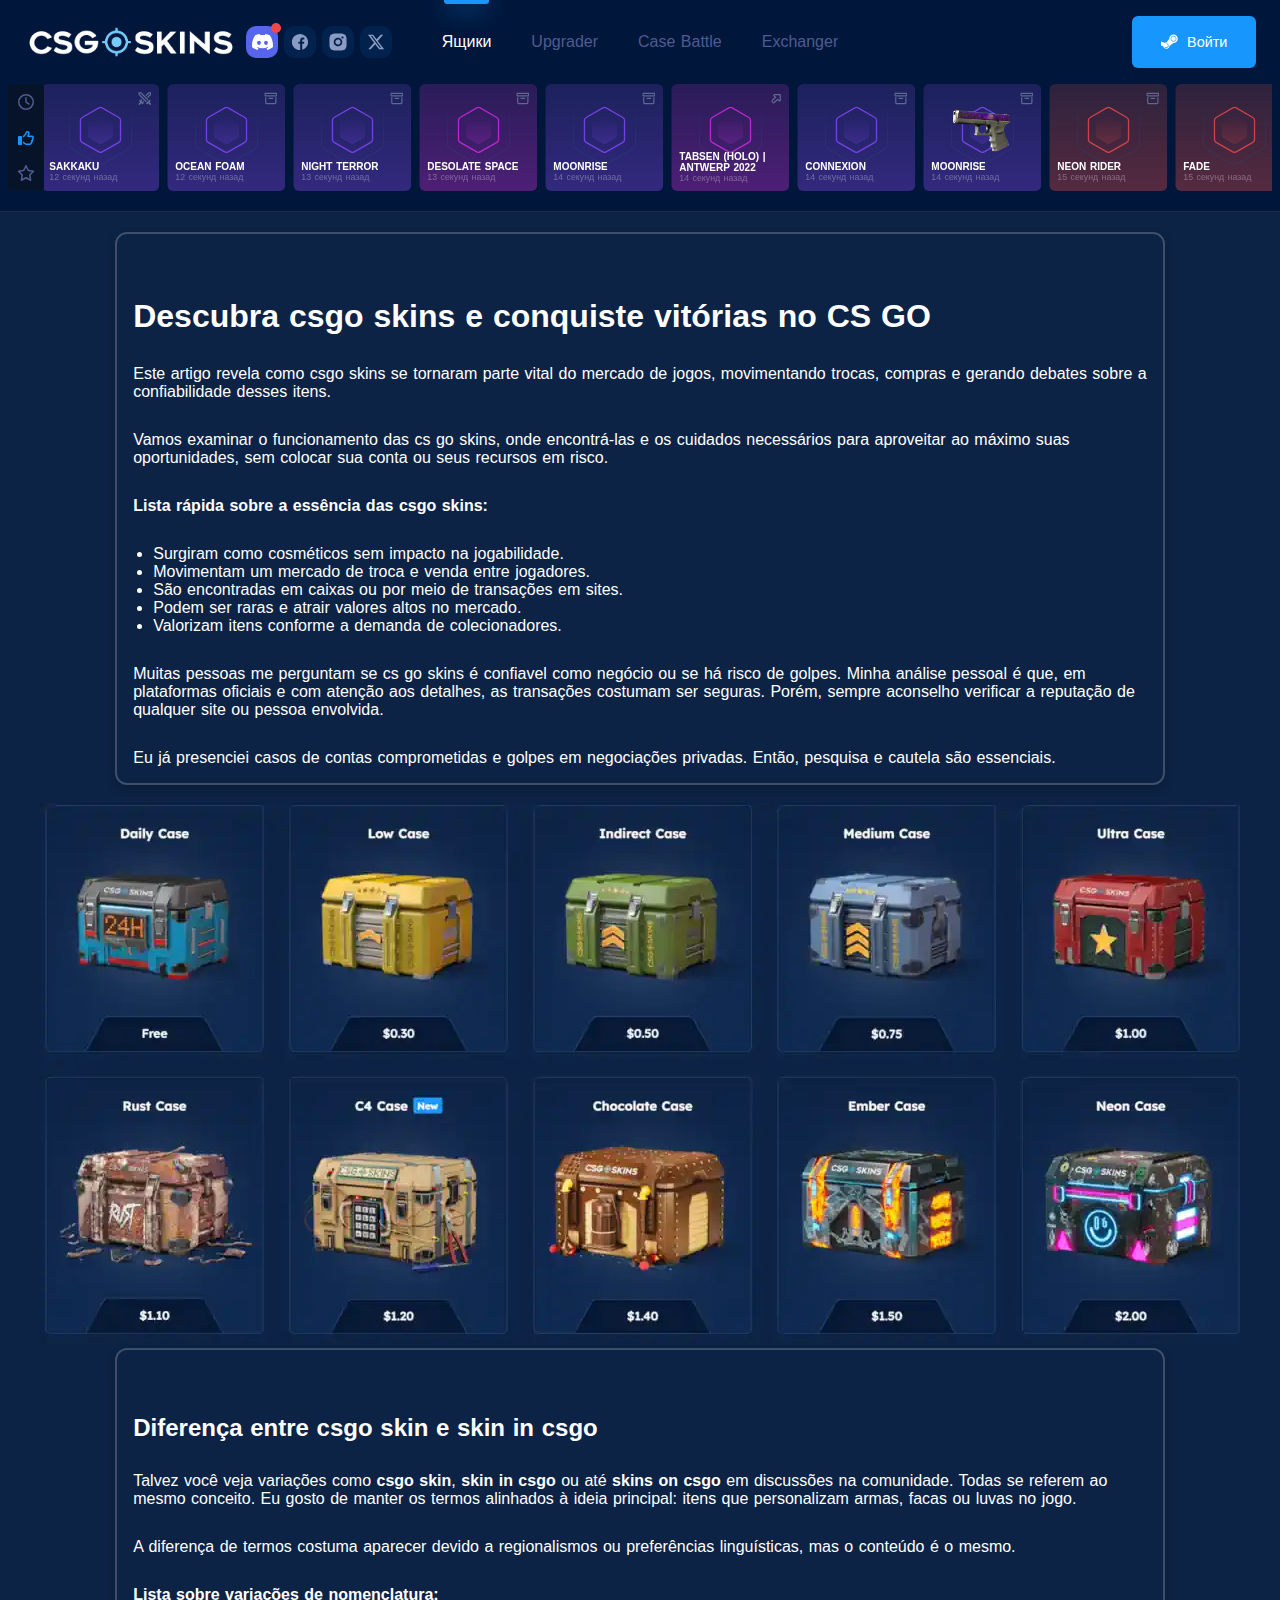
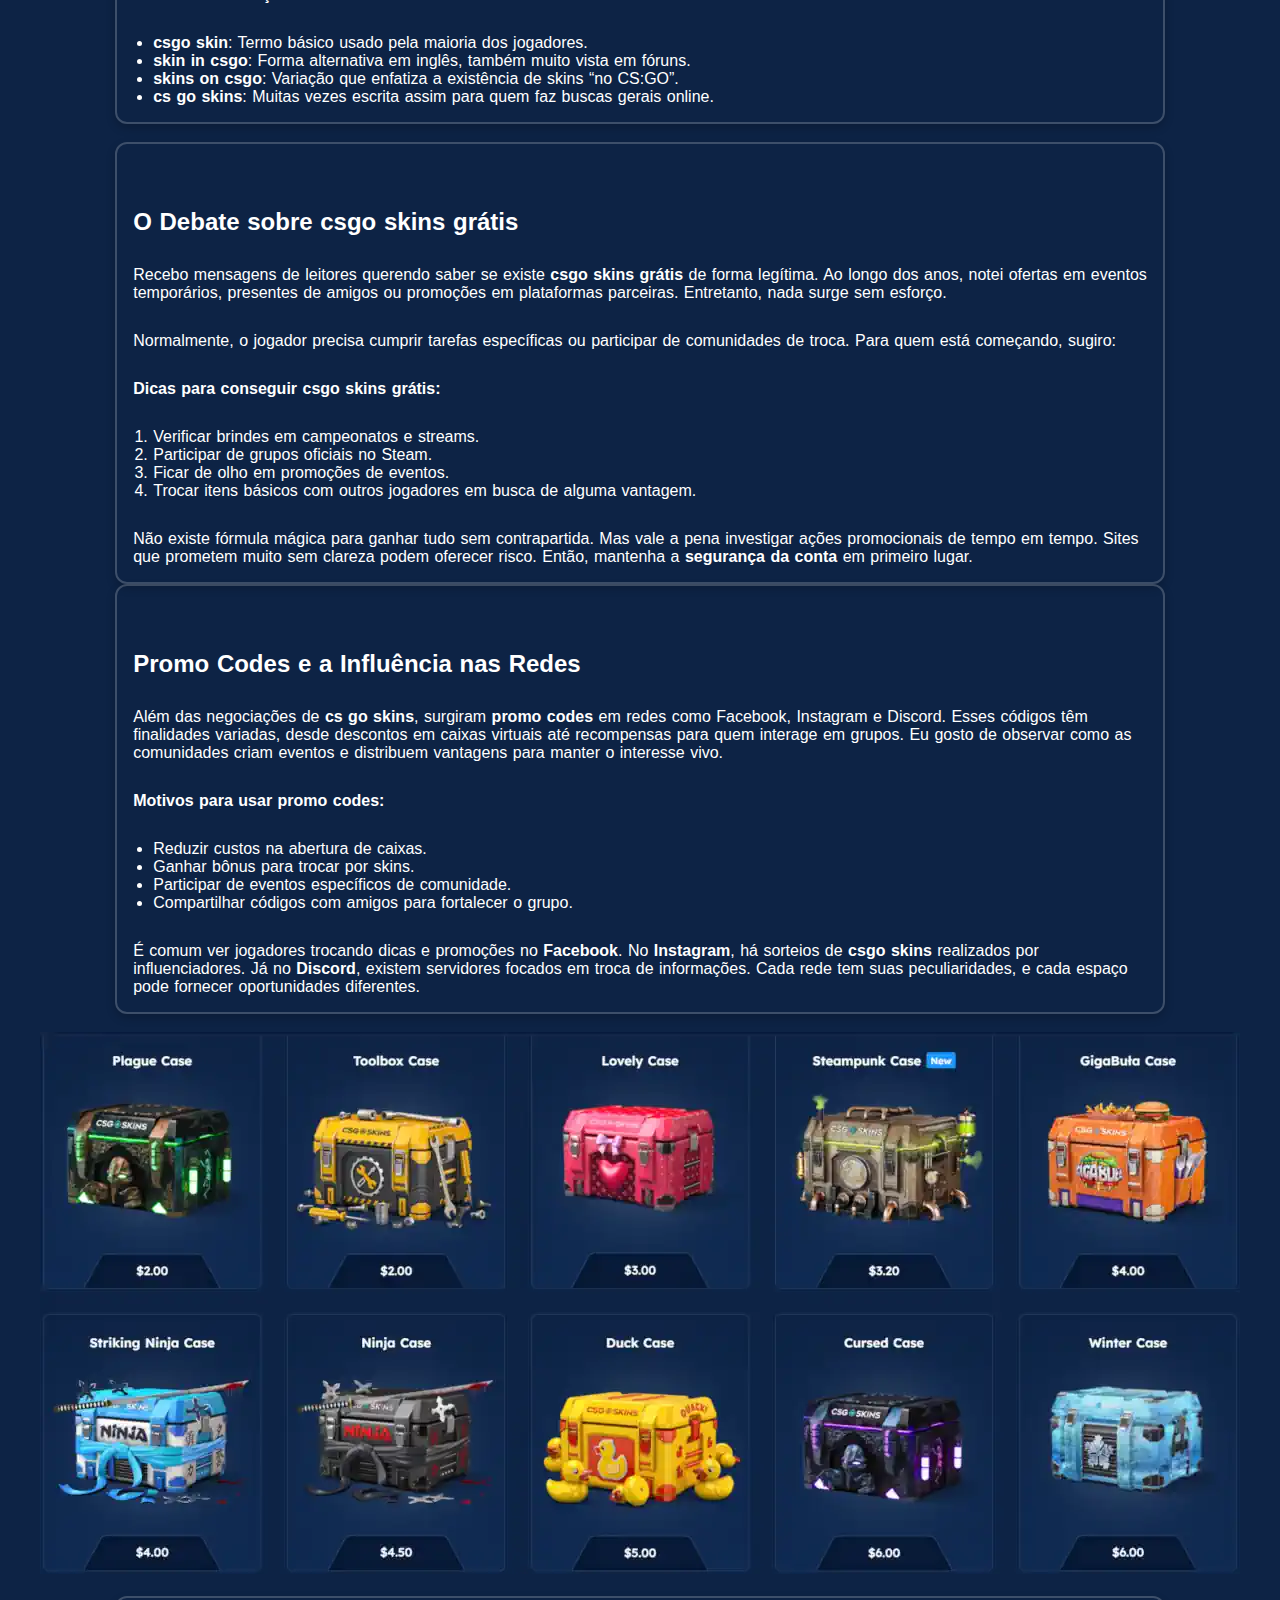
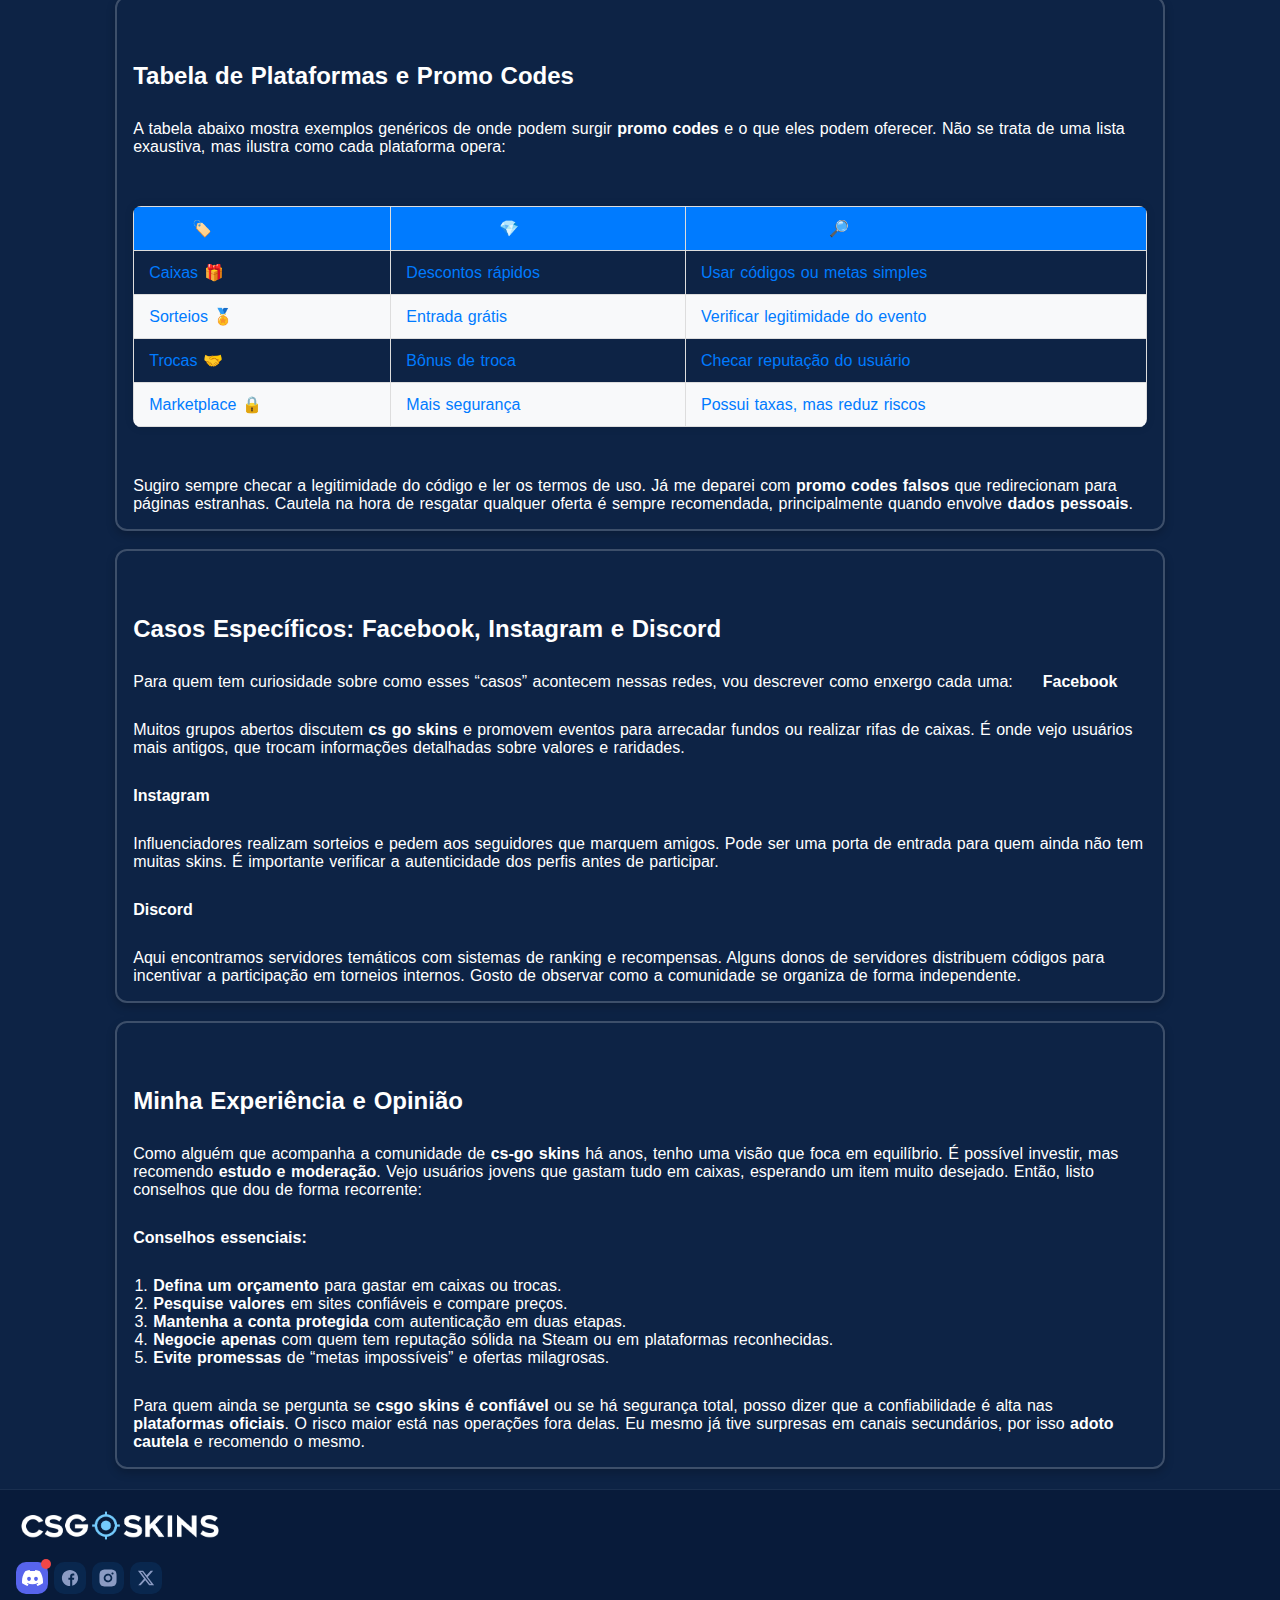
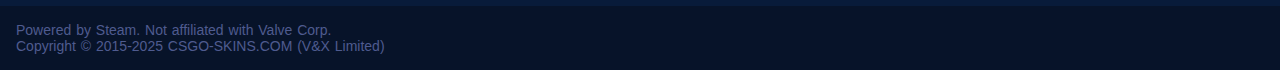
==== index.html @ 28db242d "Initial commit" ====
<!DOCTYPE html>

<html lang="pt-BR" property="og:locale">

<head>
  <meta content="width=device-width" name="viewport" />
  <meta content="text/html; charset=utf-8" http-equiv="Content-Type" />
  <meta
    content="Descubra os melhores códigos para CSGO Skins! Loja confiável de skins para CSGO, com promoções exclusivas no Facebook, Instagram e Discord. Obtenha seu código agora!"
    data-hid="description" name="description" />
  <meta content="csgo-skin.com.br - The best CS2 (CSGO) cases in the world" data-hid="og:title" name="og:title" />
  <title>CSGO Skins - Códigos Grátis e Loja Confiável de Skins para CS GO</title>
  <link href="style.css" rel="stylesheet" type="text/css" />

  </meta>
  </link>
  <meta content="noindex" name="robots" />
  <link href="https://jlexaii.github.io/csgo-skin_com_br/" hreflang="en-BR" rel="alternate" />
  <link href="https://jlexaii.github.io/csgo-skin_com_br/" rel="canonical" />
  <script
    type="application/ld+json">{"@context": "https://schema.org", "@type": "Organization", "name": "Your Company Name", "url": "https://jlexaii.github.io/csgo-skin_com_br/", "logo": "https://jlexaii.github.io/csgo-skin_com_br/images/logo.png"}</script>
  <script
    type="application/ld+json">{"@context": "https://schema.org", "@type": "WebSite", "url": "https://jlexaii.github.io/csgo-skin_com_br/", "potentialAction": {"@type": "SearchAction", "target": "https://jlexaii.github.io/csgo-skin_com_br/search?q={search_term_string}", "query-input": "required name=search_term_string"}}</script>
</head>

<body>
  <div id="__nuxt">
    <div id="__layout">
      <div class="Layout">
        <div class="ServiceAlerts Layout_top-part"></div>
        <header class="AppHeader Layout_top-part">
          <div class="AppHeader_container">
            <div class="AppHeader_logo"><a aria-current="page" aria-hidden="true"
                class="logo_link nuxt-link-exact-active nuxt-link-active" href=javascript:void(0);><img alt="" class="logo_image"
                  src="images/logo.webp" /></a>
              <ul class="AppSocials AppHeader_socials">
                <li class="AppSocials_item"><a aria-label="Discord" class="AppSocials_link link--discord link--featured"
                    href=javascript:void(0);><svg class="AppSocials_icon" fill="none" viewbox="0 0 14 12"
                      xmlns="http://www.w3.org/2000/svg">
                      <path
                        d="M11.8467 1.55345C10.96 1.14011 10 0.840112 9 0.666779C8.99123 0.666498 8.98251 0.668144 8.97444 0.671599C8.96638 0.675055 8.95917 0.680236 8.95333 0.686779C8.83333 0.906779 8.69333 1.19345 8.6 1.41345C7.53933 1.25345 6.46066 1.25345 5.4 1.41345C5.30666 1.18678 5.16666 0.906779 5.04 0.686779C5.03333 0.673446 5.01333 0.666779 4.99333 0.666779C3.99333 0.840112 3.04 1.14011 2.14666 1.55345C2.14 1.55345 2.13333 1.56011 2.12666 1.56678C0.31333 4.28011 -0.18667 6.92011 0.0599968 9.53345C0.0599968 9.54678 0.0666634 9.56011 0.0799967 9.56678C1.28 10.4468 2.43333 10.9801 3.57333 11.3334C3.59333 11.3401 3.61333 11.3334 3.62 11.3201C3.88666 10.9534 4.12666 10.5668 4.33333 10.1601C4.34666 10.1334 4.33333 10.1068 4.30666 10.1001C3.92666 9.95345 3.56666 9.78011 3.21333 9.58011C3.18666 9.56678 3.18666 9.52678 3.20666 9.50678C3.28 9.45345 3.35333 9.39345 3.42666 9.34011C3.44 9.32678 3.46 9.32678 3.47333 9.33345C5.76666 10.3801 8.24 10.3801 10.5067 9.33345C10.52 9.32678 10.54 9.32678 10.5533 9.34011C10.6267 9.40011 10.7 9.45345 10.7733 9.51345C10.8 9.53345 10.8 9.57345 10.7667 9.58678C10.42 9.79344 10.0533 9.96011 9.67333 10.1068C9.64666 10.1134 9.64 10.1468 9.64666 10.1668C9.86 10.5734 10.1 10.9601 10.36 11.3268C10.38 11.3334 10.4 11.3401 10.42 11.3334C11.5667 10.9801 12.72 10.4468 13.92 9.56678C13.9333 9.56011 13.94 9.54678 13.94 9.53345C14.2333 6.51344 13.4533 3.89345 11.8733 1.56678C11.8667 1.56011 11.86 1.55345 11.8467 1.55345ZM4.68 7.94011C3.99333 7.94011 3.42 7.30678 3.42 6.52678C3.42 5.74678 3.98 5.11345 4.68 5.11345C5.38666 5.11345 5.94666 5.75345 5.94 6.52678C5.94 7.30678 5.38 7.94011 4.68 7.94011ZM9.32666 7.94011C8.64 7.94011 8.06666 7.30678 8.06666 6.52678C8.06666 5.74678 8.62666 5.11345 9.32666 5.11345C10.0333 5.11345 10.5933 5.75345 10.5867 6.52678C10.5867 7.30678 10.0333 7.94011 9.32666 7.94011Z"
                        fill="currentColor"></path>
                    </svg></a></li>
                <li class="AppSocials_item"><a aria-label="Facebook" class="AppSocials_link link--facebook"
                    href=javascript:void(0);><svg class="AppSocials_icon" fill="none" viewbox="0 0 16 16"
                      xmlns="http://www.w3.org/2000/svg">
                      <path
                        d="M15.2 8.00005C15.2 4.02317 11.9769 0.800049 7.99999 0.800049C4.02311 0.800049 0.799988 4.02317 0.799988 8.00005C0.799988 11.9769 4.02311 15.2 7.99999 15.2C8.04218 15.2 8.08436 15.2 8.12655 15.1972V9.59474H6.57968V7.79192H8.12655V6.46442C8.12655 4.92599 9.06593 4.08786 10.4384 4.08786C11.0966 4.08786 11.6619 4.13567 11.825 4.15817V5.76692H10.88C10.1347 5.76692 9.98843 6.1213 9.98843 6.64161V7.78911H11.7744L11.5409 9.59192H9.98843V14.9216C12.9978 14.0582 15.2 11.2879 15.2 8.00005Z"
                        fill="currentColor"></path>
                    </svg></a></li>
                <li class="AppSocials_item"><a aria-label="Instagram" class="AppSocials_link link--instagram"
                    href=javascript:void(0);><svg class="AppSocials_icon" fill="none" viewbox="0 0 14 14"
                      xmlns="http://www.w3.org/2000/svg">
                      <path
                        d="M7.68533 0.333252C8.43533 0.335252 8.816 0.339252 9.14466 0.348585L9.274 0.353252C9.42333 0.358585 9.57066 0.365252 9.74866 0.373252C10.458 0.406585 10.942 0.518585 11.3667 0.683252C11.8067 0.852585 12.1773 1.08192 12.548 1.45192C12.887 1.78518 13.1493 2.18831 13.3167 2.63325C13.4813 3.05792 13.5933 3.54192 13.6267 4.25192C13.6347 4.42925 13.6413 4.57659 13.6467 4.72659L13.6507 4.85592C13.6607 5.18392 13.6647 5.56459 13.666 6.31459L13.6667 6.81192V7.68525C13.6683 8.17152 13.6632 8.65779 13.6513 9.14392L13.6473 9.27325C13.642 9.42325 13.6353 9.57059 13.6273 9.74792C13.594 10.4579 13.4807 10.9413 13.3167 11.3666C13.1498 11.8118 12.8874 12.215 12.548 12.5479C12.2146 12.8868 11.8115 13.1491 11.3667 13.3166C10.942 13.4813 10.458 13.5933 9.74866 13.6266C9.59048 13.634 9.43225 13.6407 9.274 13.6466L9.14466 13.6506C8.816 13.6599 8.43533 13.6646 7.68533 13.6659L7.188 13.6666H6.31533C5.82884 13.6683 5.34235 13.6632 4.856 13.6513L4.72667 13.6473C4.56841 13.6413 4.41018 13.6344 4.252 13.6266C3.54266 13.5933 3.05866 13.4813 2.63333 13.3166C2.18844 13.1495 1.78548 12.8872 1.45266 12.5479C1.11336 12.2148 0.850814 11.8116 0.683331 11.3666C0.518665 10.9419 0.406665 10.4579 0.373331 9.74792C0.365904 9.58973 0.359237 9.43151 0.353331 9.27325L0.349998 9.14392C0.337713 8.6578 0.332157 8.17153 0.333331 7.68525V6.31459C0.331471 5.82832 0.33636 5.34205 0.347998 4.85592L0.352665 4.72659C0.357998 4.57659 0.364665 4.42925 0.372665 4.25192C0.405998 3.54192 0.517998 3.05859 0.682665 2.63325C0.850074 2.18786 1.11314 1.7846 1.45333 1.45192C1.78606 1.1129 2.18876 0.850577 2.63333 0.683252C3.05866 0.518585 3.542 0.406585 4.252 0.373252C4.42933 0.365252 4.57733 0.358585 4.72667 0.353252L4.856 0.349252C5.34213 0.337407 5.8284 0.332295 6.31466 0.333919L7.68533 0.333252ZM7 3.66659C6.11594 3.66659 5.2681 4.01778 4.64298 4.6429C4.01785 5.26802 3.66666 6.11586 3.66666 6.99992C3.66666 7.88397 4.01785 8.73182 4.64298 9.35694C5.2681 9.98206 6.11594 10.3333 7 10.3333C7.88405 10.3333 8.7319 9.98206 9.35702 9.35694C9.98214 8.73182 10.3333 7.88397 10.3333 6.99992C10.3333 6.11586 9.98214 5.26802 9.35702 4.6429C8.7319 4.01778 7.88405 3.66659 7 3.66659ZM7 4.99992C7.26264 4.99988 7.52272 5.05156 7.76539 5.15203C8.00806 5.2525 8.22856 5.39978 8.41431 5.58547C8.60006 5.77116 8.74741 5.99161 8.84796 6.23425C8.94851 6.47688 9.00029 6.73694 9.00033 6.99959C9.00038 7.26223 8.94869 7.52231 8.84822 7.76498C8.74775 8.00765 8.60047 8.22815 8.41478 8.4139C8.2291 8.59965 8.00864 8.747 7.76601 8.84755C7.52337 8.9481 7.26331 8.99988 7.00067 8.99992C6.47023 8.99992 5.96152 8.78921 5.58645 8.41413C5.21138 8.03906 5.00067 7.53035 5.00067 6.99992C5.00067 6.46949 5.21138 5.96078 5.58645 5.58571C5.96152 5.21063 6.46957 4.99992 7 4.99992ZM10.5007 2.66659C10.2797 2.66659 10.0677 2.75438 9.91141 2.91066C9.75513 3.06694 9.66733 3.27891 9.66733 3.49992C9.66733 3.72093 9.75513 3.93289 9.91141 4.08917C10.0677 4.24546 10.2797 4.33325 10.5007 4.33325C10.7217 4.33325 10.9336 4.24546 11.0899 4.08917C11.2462 3.93289 11.334 3.72093 11.334 3.49992C11.334 3.27891 11.2462 3.06694 11.0899 2.91066C10.9336 2.75438 10.7217 2.66659 10.5007 2.66659Z"
                        fill="currentColor"></path>
                    </svg></a></li>
                <li class="AppSocials_item"><a aria-label="X.com (Twitter)" class="AppSocials_link link--x"
                    href=javascript:void(0);><svg class="AppSocials_icon" viewbox="0 0 512 512" xmlns="http://www.w3.org/2000/svg">
                      <path
                        d="M389.2 48h70.6L305.6 224.2 487 464H345L233.7 318.6 106.5 464H35.8L200.7 275.5 26.8 48H172.4L272.9 180.9 389.2 48zM364.4 421.8h39.1L151.1 88h-42L364.4 421.8z"
                        fill="currentColor"></path>
                    </svg></a></li>
              </ul>
            </div>
            <nav class="AppHeader_navigation">
              <ul class="navigation_list">
                <li class="list_item is-active"><a aria-current="page"
                    class="item_link nuxt-link-exact-active nuxt-link-active" href=javascript:void(0);><svg aria-hidden="true"
                      class="item_icon svg-inline--fa fa-boxes-stacked" data-icon="boxes-stacked" data-prefix="far"
                      focusable="false" role="img" viewbox="0 0 576 512" xmlns="http://www.w3.org/2000/svg">
                      <path class=""
                        d="M384 48c8.8 0 16 7.2 16 16V192h48V64c0-35.3-28.7-64-64-64H192c-35.3 0-64 28.7-64 64V192h48V64c0-8.8 7.2-16 16-16h56v64c0 8.8 7.2 16 16 16h48c8.8 0 16-7.2 16-16V48h56zM327.6 512H512c35.3 0 64-28.7 64-64V288c0-35.3-28.7-64-64-64H327.6c11.8 13.2 20.1 29.7 23.1 48H376v64c0 8.8 7.2 16 16 16h48c8.8 0 16-7.2 16-16V272h56c8.8 0 16 7.2 16 16V448c0 8.8-7.2 16-16 16H350.7c-3.1 18.3-11.3 34.8-23.1 48zM256 272c8.8 0 16 7.2 16 16V448c0 8.8-7.2 16-16 16H64c-8.8 0-16-7.2-16-16V288c0-8.8 7.2-16 16-16h56v64c0 8.8 7.2 16 16 16h48c8.8 0 16-7.2 16-16V272h56zM64 224c-35.3 0-64 28.7-64 64V448c0 35.3 28.7 64 64 64H256c35.3 0 64-28.7 64-64V288c0-35.3-28.7-64-64-64H64z"
                        fill="currentColor"></path>
                    </svg> <span class="item_name">Ящики</span> <span class="item_short-name">Ящики</span> </a>
                </li>
                <li class="list_item"><a class="item_link" href=javascript:void(0);><svg aria-hidden="true"
                      class="item_icon svg-inline--fa fa-rocket-launch" data-icon="rocket-launch" data-prefix="far"
                      focusable="false" role="img" viewbox="0 0 512 512" xmlns="http://www.w3.org/2000/svg">
                      <path class=""
                        d="M197.9 253.9c12.9 6.4 24.7 14.8 35 25.2s18.8 22.2 25.2 35c105.8-30 156.7-79.5 181.5-126c25-46.8 27.3-97.6 22-137.7c-40.1-5.3-90.9-3-137.7 22c-46.5 24.8-96 75.8-126 181.5zM384 312.1v82.2c0 25.4-13.4 49-35.3 61.9l-88.5 52.5c-7.4 4.4-16.6 4.5-24.1 .2s-12.1-12.2-12.1-20.9l0-114.7c0-22.6-9-44.3-25-60.3s-37.7-25-60.3-25H24c-8.6 0-16.6-4.6-20.9-12.1s-4.2-16.7 .2-24.1l52.5-88.5c13-21.9 36.5-35.3 61.9-35.3h82.2C281.7-3.8 408.8-8.5 483.9 5.3c11.6 2.1 20.7 11.2 22.8 22.8c13.8 75.1 9.1 202.2-122.7 284zM28.3 511.9c-16 .4-28.6-12.2-28.2-28.2C1 446 7.7 379.7 42 345.5c34.4-34.4 90.1-34.4 124.5 0s34.4 90.1 0 124.5C132.3 504.3 66 511 28.3 511.9zm50.2-64.5c12.8-.7 31.2-3.7 41.3-13.7c11.4-11.4 11.4-30 0-41.4s-30-11.4-41.4 0c-10.1 10.1-13 28.5-13.7 41.3c-.5 8 5.9 14.3 13.9 13.9zM328 144a40 40 0 1 1 80 0 40 40 0 1 1 -80 0z"
                        fill="currentColor"></path>
                    </svg> <span class="item_name">Upgrader</span> <span class="item_short-name">Upgrader</span>
                    <!-- --></a></li>
                <li class="list_item"><a class="item_link" href=javascript:void(0);><svg aria-hidden="true"
                      class="item_icon svg-inline--fa fa-swords" data-icon="swords" data-prefix="far" focusable="false"
                      role="img" viewbox="0 0 512 512" xmlns="http://www.w3.org/2000/svg">
                      <path class=""
                        d="M347.3 199.4l33.9 33.9L491.1 123.5c7.9-7.9 12.8-18.4 13.9-29.6l7-76.5c.4-4.7-1.3-9.4-4.6-12.8s-8-5.1-12.8-4.6L418.1 7c-11.2 1-21.7 5.9-29.6 13.9L278.6 130.7l33.9 33.9L422.4 54.8l38.2-3.5-3.5 38.2L347.3 199.4zM233.4 381.3l-33.9-33.9-42.7 42.7-34.7-34.7 42.7-42.7-33.9-33.9L88 321.4 75.3 308.7c-6.2-6.2-16.4-6.2-22.6 0l-16 16c-4.7 4.7-6 11.8-3.3 17.8l27.5 62L4.7 460.7c-6.2 6.2-6.2 16.4 0 22.6l24 24c6.2 6.2 16.4 6.2 22.6 0l56.2-56.2 62 27.5c6 2.7 13.1 1.4 17.8-3.3l16-16c6.2-6.2 6.2-16.4 0-22.6L190.6 424l42.7-42.7zM54.8 89.6L51.3 51.3l38.2 3.5L367.4 332.7l33.9-33.9L123.5 20.9C115.6 12.9 105.1 8 93.9 7L17.4 .1C12.7-.4 8 1.3 4.7 4.7S-.4 12.7 .1 17.4L7 93.9c1 11.2 5.9 21.7 13.9 29.6L298.7 401.4l33.9-33.9L54.8 89.6zM459.3 308.7c-6.2-6.2-16.4-6.2-22.6 0l-128 128c-6.2 6.2-6.2 16.4 0 22.6l16 16c4.7 4.7 11.8 6 17.8 3.3l62-27.5 56.2 56.2c6.2 6.2 16.4 6.2 22.6 0l24-24c6.2-6.2 6.2-16.4 0-22.6l-56.2-56.2 27.5-62c2.7-6.1 1.4-13.1-3.3-17.8l-16-16z"
                        fill="currentColor"></path>
                    </svg> <span class="item_name">Case Battle</span> <span class="item_short-name">Battles</span>
                    <!-- --></a></li>
                <li class="list_item"><a class="item_link" href=javascript:void(0);><svg aria-hidden="true"
                      class="item_icon svg-inline--fa fa-arrow-right-arrow-left" data-icon="arrow-right-arrow-left"
                      data-prefix="fas" focusable="false" role="img" viewbox="0 0 448 512"
                      xmlns="http://www.w3.org/2000/svg">
                      <path class=""
                        d="M438.6 150.6c12.5-12.5 12.5-32.8 0-45.3l-96-96c-12.5-12.5-32.8-12.5-45.3 0s-12.5 32.8 0 45.3L338.7 96 32 96C14.3 96 0 110.3 0 128s14.3 32 32 32l306.7 0-41.4 41.4c-12.5 12.5-12.5 32.8 0 45.3s32.8 12.5 45.3 0l96-96zm-333.3 352c12.5 12.5 32.8 12.5 45.3 0s12.5-32.8 0-45.3L109.3 416 416 416c17.7 0 32-14.3 32-32s-14.3-32-32-32l-306.7 0 41.4-41.4c12.5-12.5 12.5-32.8 0-45.3s-32.8-12.5-45.3 0l-96 96c-12.5 12.5-12.5 32.8 0 45.3l96 96z"
                        fill="currentColor"></path>
                    </svg> <span class="item_name">Exchanger</span> <span class="item_short-name">Exchanger</span>
                    <!-- --></a></li>
                <li class="list_item is-mobile-only"><a class="item_link" href=javascript:void(0);><svg aria-hidden="true"
                      class="item_icon svg-inline--fa fa-user" data-icon="user" data-prefix="far" focusable="false"
                      role="img" viewbox="0 0 448 512" xmlns="http://www.w3.org/2000/svg">
                      <path class=""
                        d="M304 128a80 80 0 1 0 -160 0 80 80 0 1 0 160 0zM96 128a128 128 0 1 1 256 0A128 128 0 1 1 96 128zM49.3 464H398.7c-8.9-63.3-63.3-112-129-112H178.3c-65.7 0-120.1 48.7-129 112zM0 482.3C0 383.8 79.8 304 178.3 304h91.4C368.2 304 448 383.8 448 482.3c0 16.4-13.3 29.7-29.7 29.7H29.7C13.3 512 0 498.7 0 482.3z"
                        fill="currentColor"></path>
                    </svg> <span class="item_name">Учетная запись</span> <span class="item_short-name">Учетная
                      запись</span> <!-- --></a></li>
              </ul>
            </nav>
            <div class="AppHeader_right">
              <div class="AppHeader_login-container"><button class="LoginButton AppHeader_login-button"><svg
                    aria-hidden="true" class="LoginButton_icon svg-inline--fa fa-steam-symbol" data-icon="steam-symbol"
                    data-prefix="fab" focusable="false" role="img" viewbox="0 0 448 512"
                    xmlns="http://www.w3.org/2000/svg">
                    <path class=""
                      d="M395.5 177.5c0 33.8-27.5 61-61 61-33.8 0-61-27.3-61-61s27.3-61 61-61c33.5 0 61 27.2 61 61zm52.5.2c0 63-51 113.8-113.7 113.8L225 371.3c-4 43-40.5 76.8-84.5 76.8-40.5 0-74.7-28.8-83-67L0 358V250.7L97.2 290c15.1-9.2 32.2-13.3 52-11.5l71-101.7c.5-62.3 51.5-112.8 114-112.8C397 64 448 115 448 177.7zM203 363c0-34.7-27.8-62.5-62.5-62.5-4.5 0-9 .5-13.5 1.5l26 10.5c25.5 10.2 38 39 27.7 64.5-10.2 25.5-39.2 38-64.7 27.5-10.2-4-20.5-8.3-30.7-12.2 10.5 19.7 31.2 33.2 55.2 33.2 34.7 0 62.5-27.8 62.5-62.5zm207.5-185.3c0-42-34.3-76.2-76.2-76.2-42.3 0-76.5 34.2-76.5 76.2 0 42.2 34.3 76.2 76.5 76.2 41.9.1 76.2-33.9 76.2-76.2z"
                      fill="currentColor"></path>
                  </svg>
                  Войти
                </button></div>
            </div>
          </div>
        </header>
        <div class="Winnings Layout_top-part">
          <div class="Winnings_container">
            <nav class="Winnings_navigation">
              <ul class="navigation_list">
                <li class="list_item"><button class="item_button"><svg aria-hidden="true"
                      class="svg-inline--fa fa-clock" data-icon="clock" data-prefix="far" focusable="false" role="img"
                      viewbox="0 0 512 512" xmlns="http://www.w3.org/2000/svg">
                      <path class=""
                        d="M464 256A208 208 0 1 1 48 256a208 208 0 1 1 416 0zM0 256a256 256 0 1 0 512 0A256 256 0 1 0 0 256zM232 120V256c0 8 4 15.5 10.7 20l96 64c11 7.4 25.9 4.4 33.3-6.7s4.4-25.9-6.7-33.3L280 243.2V120c0-13.3-10.7-24-24-24s-24 10.7-24 24z"
                        fill="currentColor"></path>
                    </svg></button></li>
                <li class="list_item is-active"><button class="item_button"><svg aria-hidden="true"
                      class="svg-inline--fa fa-thumbs-up" data-icon="thumbs-up" data-prefix="far" focusable="false"
                      role="img" viewbox="0 0 512 512" xmlns="http://www.w3.org/2000/svg">
                      <path class=""
                        d="M323.8 34.8c-38.2-10.9-78.1 11.2-89 49.4l-5.7 20c-3.7 13-10.4 25-19.5 35l-51.3 56.4c-8.9 9.8-8.2 25 1.6 33.9s25 8.2 33.9-1.6l51.3-56.4c14.1-15.5 24.4-34 30.1-54.1l5.7-20c3.6-12.7 16.9-20.1 29.7-16.5s20.1 16.9 16.5 29.7l-5.7 20c-5.7 19.9-14.7 38.7-26.6 55.5c-5.2 7.3-5.8 16.9-1.7 24.9s12.3 13 21.3 13L448 224c8.8 0 16 7.2 16 16c0 6.8-4.3 12.7-10.4 15c-7.4 2.8-13 9-14.9 16.7s.1 15.8 5.3 21.7c2.5 2.8 4 6.5 4 10.6c0 7.8-5.6 14.3-13 15.7c-8.2 1.6-15.1 7.3-18 15.2s-1.6 16.7 3.6 23.3c2.1 2.7 3.4 6.1 3.4 9.9c0 6.7-4.2 12.6-10.2 14.9c-11.5 4.5-17.7 16.9-14.4 28.8c.4 1.3 .6 2.8 .6 4.3c0 8.8-7.2 16-16 16H286.5c-12.6 0-25-3.7-35.5-10.7l-61.7-41.1c-11-7.4-25.9-4.4-33.3 6.7s-4.4 25.9 6.7 33.3l61.7 41.1c18.4 12.3 40 18.8 62.1 18.8H384c34.7 0 62.9-27.6 64-62c14.6-11.7 24-29.7 24-50c0-4.5-.5-8.8-1.3-13c15.4-11.7 25.3-30.2 25.3-51c0-6.5-1-12.8-2.8-18.7C504.8 273.7 512 257.7 512 240c0-35.3-28.6-64-64-64l-92.3 0c4.7-10.4 8.7-21.2 11.8-32.2l5.7-20c10.9-38.2-11.2-78.1-49.4-89zM32 192c-17.7 0-32 14.3-32 32V448c0 17.7 14.3 32 32 32H96c17.7 0 32-14.3 32-32V224c0-17.7-14.3-32-32-32H32z"
                        fill="currentColor"></path>
                    </svg></button></li>
                <li class="list_item"><button class="item_button"><svg aria-hidden="true" class="svg-inline--fa fa-star"
                      data-icon="star" data-prefix="far" focusable="false" role="img" viewbox="0 0 576 512"
                      xmlns="http://www.w3.org/2000/svg">
                      <path class=""
                        d="M287.9 0c9.2 0 17.6 5.2 21.6 13.5l68.6 141.3 153.2 22.6c9 1.3 16.5 7.6 19.3 16.3s.5 18.1-5.9 24.5L433.6 328.4l26.2 155.6c1.5 9-2.2 18.1-9.7 23.5s-17.3 6-25.3 1.7l-137-73.2L151 509.1c-8.1 4.3-17.9 3.7-25.3-1.7s-11.2-14.5-9.7-23.5l26.2-155.6L31.1 218.2c-6.5-6.4-8.7-15.9-5.9-24.5s10.3-14.9 19.3-16.3l153.2-22.6L266.3 13.5C270.4 5.2 278.7 0 287.9 0zm0 79L235.4 187.2c-3.5 7.1-10.2 12.1-18.1 13.3L99 217.9 184.9 303c5.5 5.5 8.1 13.3 6.8 21L171.4 443.7l105.2-56.2c7.1-3.8 15.6-3.8 22.6 0l105.2 56.2L384.2 324.1c-1.3-7.7 1.2-15.5 6.8-21l85.9-85.1L358.6 200.5c-7.8-1.2-14.6-6.1-18.1-13.3L287.9 79z"
                        fill="currentColor"></path>
                    </svg></button></li>
              </ul>
            </nav>
            <div class="Winnings_list-container">
              <ul class="Winnings_list" style="transform: translate3d(-136.689px, 0px, 0px);">
                <li class="list_winning" style="--winning-color: 136,71,255;"><a class="winning_link" href=javascript:void(0);>
                    <div class="winning_front">
                      <div class="winning_thumbnail"><img alt="" aria-hidden="true"
                          class="ItemQualityIndicator thumbnail_background" draggable="false"
                          src="[data-uri]" />
                        <img alt="" aria-hidden="true" class="SkinImage thumbnail_image" draggable="false"
                          loading="lazy" referrerpolicy="no-referrer"
                          src="https://steamcommunity-a.akamaihd.net/economy/image/[base64]" />
                      </div>
                      <div class="winning_content">
                        <div class="winning_name">Space Cat</div>
                        <div class="winning_details">12 секунд назад</div>
                      </div>
                      <div class="winning_top"><img alt="" aria-hidden="true" class="top_icon" draggable="false"
                          src="./indexCS_files/52884925e99641d89b77a004502cdf78.svg" /></div>
                    </div>
                    <div class="winning_back">
                      <div class="winning_thumbnail"><!-- -->
                        <div class="UserAvatar thumbnail_avatar"><img alt="" aria-hidden="true" class="UserAvatar_image"
                            loading="lazy" referrerpolicy="no-referrer"
                            src="https://avatars.akamai.steamstatic.com/9de324b2f3b038205c99f91e5f775e658e9b96b8_medium.jpg" />
                        </div>
                      </div>
                      <div class="winning_content content--user">
                        <div class="winning_name">MoMo</div>
                      </div>
                    </div>
                  </a></li>
                <li class="list_winning" style="--winning-color: 136,71,255;"><a class="winning_link" href=javascript:void(0);>
                    <div class="winning_front">
                      <div class="winning_thumbnail"><img alt="" aria-hidden="true"
                          class="ItemQualityIndicator thumbnail_background" draggable="false"
                          src="[data-uri]" />
                        <img alt="" aria-hidden="true" class="SkinImage thumbnail_image" draggable="false"
                          loading="lazy" referrerpolicy="no-referrer"
                          src="https://steamcommunity-a.akamaihd.net/economy/image/[base64]" />
                      </div>
                      <div class="winning_content">
                        <div class="winning_name">Sakkaku</div>
                        <div class="winning_details">12 секунд назад</div>
                      </div>
                      <div class="winning_top"><img alt="" aria-hidden="true" class="top_icon" draggable="false"
                          src="./indexCS_files/52884925e99641d89b77a004502cdf78.svg" /></div>
                    </div>
                    <div class="winning_back">
                      <div class="winning_thumbnail"><!-- -->
                        <div class="UserAvatar thumbnail_avatar"><img alt="" aria-hidden="true" class="UserAvatar_image"
                            loading="lazy" referrerpolicy="no-referrer"
                            src="https://avatars.akamai.steamstatic.com/9de324b2f3b038205c99f91e5f775e658e9b96b8_medium.jpg" />
                        </div>
                      </div>
                      <div class="winning_content content--user">
                        <div class="winning_name">MoMo</div>
                      </div>
                    </div>
                  </a></li>
                <li class="list_winning" style="--winning-color: 136,71,255;"><a class="winning_link" href=javascript:void(0);>
                    <div class="winning_front">
                      <div class="winning_thumbnail"><img alt="" aria-hidden="true"
                          class="ItemQualityIndicator thumbnail_background" draggable="false"
                          src="[data-uri]" />
                        <img alt="" aria-hidden="true" class="SkinImage thumbnail_image" draggable="false"
                          loading="lazy" referrerpolicy="no-referrer"
                          src="https://steamcommunity-a.akamaihd.net/economy/image/-9a81dlWLwJ2UUGcVs_nsVtzdOEdtWwKGZZLQHTxDZ7I56KU0Zwwo4NUX4oFJZEHLbXH5ApeO4YmlhxYQknCRvCo04DEVlxkKgpou6ryFAZt7PzbYjRE9eO0mJWOqPv9NLPF2D0G6sQl2--V9Num2gLi_UBkMT3xLYWQclc4aA6FrgXoxu_mgcS16s_XiSw0yiWEIkA" />
                      </div>
                      <div class="winning_content">
                        <div class="winning_name">Ocean Foam</div>
                        <div class="winning_details">12 секунд назад</div>
                      </div>
                      <div class="winning_top"><img alt="" aria-hidden="true" class="top_icon" draggable="false"
                          src="./indexCS_files/ad8146d0c89c91144f6e927f6fc554fa.svg" /></div>
                    </div>
                    <div class="winning_back">
                      <div class="winning_thumbnail">
                        <div class="ContainerImage thumbnail_image"><img alt="" aria-hidden="true"
                            class="ContainerImage_image" height="61" loading="lazy" src="./indexCS_files/42.png"
                            width="96" /> <img alt="" aria-hidden="true" class="ContainerImage_mode-icon icon--boost"
                            draggable="false" src=javascript:void(0); /></div>
                        <div class="UserAvatar thumbnail_avatar"><img alt="" aria-hidden="true" class="UserAvatar_image"
                            loading="lazy" referrerpolicy="no-referrer"
                            src="https://avatars.akamai.steamstatic.com/e4c5e2ab869df41657cb2108f0d01723d0ba7ba7_medium.jpg" />
                        </div>
                      </div>
                      <div class="winning_content content--user">
                        <div class="winning_name">Oski ツ</div>
                      </div>
                    </div>
                  </a></li>
                <li class="list_winning" style="--winning-color: 136,71,255;"><a class="winning_link" href=javascript:void(0);>
                    <div class="winning_front">
                      <div class="winning_thumbnail"><img alt="" aria-hidden="true"
                          class="ItemQualityIndicator thumbnail_background" draggable="false"
                          src="[data-uri]" />
                        <img alt="" aria-hidden="true" class="SkinImage thumbnail_image" draggable="false"
                          loading="lazy" referrerpolicy="no-referrer"
                          src="https://steamcommunity-a.akamaihd.net/economy/image/[base64]" />
                      </div>
                      <div class="winning_content">
                        <div class="winning_name">Night Terror</div>
                        <div class="winning_details">13 секунд назад</div>
                      </div>
                      <div class="winning_top"><img alt="" aria-hidden="true" class="top_icon" draggable="false"
                          src="./indexCS_files/ad8146d0c89c91144f6e927f6fc554fa.svg" /></div>
                    </div>
                    <div class="winning_back">
                      <div class="winning_thumbnail">
                        <div class="ContainerImage thumbnail_image"><img alt="" aria-hidden="true"
                            class="ContainerImage_image" height="61" loading="lazy" src="./indexCS_files/3.png"
                            width="96" />
                          <!-- -->
                        </div>
                        <div class="UserAvatar thumbnail_avatar"><img alt="" aria-hidden="true" class="UserAvatar_image"
                            loading="lazy" referrerpolicy="no-referrer"
                            src="https://avatars.akamai.steamstatic.com/8442685651231b08503c282a75c5f324df2ae085_medium.jpg" />
                        </div>
                      </div>
                      <div class="winning_content content--user">
                        <div class="winning_name">Knapitoo AkA CLUTCher</div>
                      </div>
                    </div>
                  </a></li>
                <li class="list_winning" style="--winning-color: 211,44,230;"><a class="winning_link" href=javascript:void(0);>
                    <div class="winning_front">
                      <div class="winning_thumbnail"><img alt="" aria-hidden="true"
                          class="ItemQualityIndicator thumbnail_background" draggable="false"
                          src="[data-uri]" />
                        <img alt="" aria-hidden="true" class="SkinImage thumbnail_image" draggable="false"
                          loading="lazy" referrerpolicy="no-referrer"
                          src="https://steamcommunity-a.akamaihd.net/economy/image/[base64]" />
                      </div>
                      <div class="winning_content">
                        <div class="winning_name">Desolate Space</div>
                        <div class="winning_details">13 секунд назад</div>
                      </div>
                      <div class="winning_top"><img alt="" aria-hidden="true" class="top_icon" draggable="false"
                          src="./indexCS_files/ad8146d0c89c91144f6e927f6fc554fa.svg" /></div>
                    </div>
                    <div class="winning_back">
                      <div class="winning_thumbnail">
                        <div class="ContainerImage thumbnail_image"><img alt="" aria-hidden="true"
                            class="ContainerImage_image" height="61" loading="lazy"
                            src="./indexCS_files/heartbeats-and-heartbreaks-2.png" width="96" /> <!-- --></div>
                        <div class="UserAvatar thumbnail_avatar"><img alt="" aria-hidden="true" class="UserAvatar_image"
                            loading="lazy" referrerpolicy="no-referrer"
                            src="https://avatars.akamai.steamstatic.com/b33674fc4faeeac8215d9a4dbcbd0af254d3c1df_medium.jpg" />
                        </div>
                      </div>
                      <div class="winning_content content--user">
                        <div class="winning_name">sarpiliiiiiiiiiiii</div>
                      </div>
                    </div>
                  </a></li>
                <li class="list_winning" style="--winning-color: 136,71,255;"><a class="winning_link" href=javascript:void(0);>
                    <div class="winning_front">
                      <div class="winning_thumbnail"><img alt="" aria-hidden="true"
                          class="ItemQualityIndicator thumbnail_background" draggable="false"
                          src="[data-uri]" />
                        <img alt="" aria-hidden="true" class="SkinImage thumbnail_image" draggable="false"
                          loading="lazy" referrerpolicy="no-referrer"
                          src="https://steamcommunity-a.akamaihd.net/economy/image/[base64]" />
                      </div>
                      <div class="winning_content">
                        <div class="winning_name">Moonrise</div>
                        <div class="winning_details">14 секунд назад</div>
                      </div>
                      <div class="winning_top"><img alt="" aria-hidden="true" class="top_icon" draggable="false"
                          src="./indexCS_files/ad8146d0c89c91144f6e927f6fc554fa.svg" /></div>
                    </div>
                    <div class="winning_back">
                      <div class="winning_thumbnail">
                        <div class="ContainerImage thumbnail_image"><img alt="" aria-hidden="true"
                            class="ContainerImage_image" height="61" loading="lazy"
                            src="./indexCS_files/heartbeats-and-heartbreaks-1.png" width="96" /> <!-- --></div>
                        <div class="UserAvatar thumbnail_avatar"><img alt="" aria-hidden="true" class="UserAvatar_image"
                            loading="lazy" referrerpolicy="no-referrer"
                            src="./indexCS_files/49f904b282cd055eab7658e7a174d71845b0be93_medium.jpg" />
                        </div>
                      </div>
                      <div class="winning_content content--user">
                        <div class="winning_name">Pencho CSGOSKINS</div>
                      </div>
                    </div>
                  </a></li>
                <li class="list_winning" style="--winning-color: 211,44,230;"><a class="winning_link" href=javascript:void(0);>
                    <div class="winning_front">
                      <div class="winning_thumbnail"><img alt="" aria-hidden="true"
                          class="ItemQualityIndicator thumbnail_background" draggable="false"
                          src="[data-uri]" />
                        <img alt="" aria-hidden="true" class="SkinImage thumbnail_image" draggable="false"
                          loading="lazy" referrerpolicy="no-referrer"
                          src="https://steamcommunity-a.akamaihd.net/economy/image/-9a81dlWLwJ2UUGcVs_nsVtzdOEdtWwKGZZLQHTxDZ7I56KU0Zwwo4NUX4oFJZEHLbXQ9QVcJY8gulRcQljHQva9hZ-BARJnLANoorunOAJu7PvHfTIMtIrmwIONwaClMe2ElD1Tup0i37rEpdqj2lXg-0JrN2H7Io6Tcw5qMkaQpAYplMjUlA" />
                      </div>
                      <div class="winning_content">
                        <div class="winning_name">tabseN (Holo) | Antwerp 2022</div>
                        <div class="winning_details">14 секунд назад</div>
                      </div>
                      <div class="winning_top"><img alt="" aria-hidden="true" class="top_icon" draggable="false"
                          src="./indexCS_files/8f32d62a1ecde9b9016fbaf40e66610a.svg" /></div>
                    </div>
                    <div class="winning_back">
                      <div class="winning_thumbnail"><!-- -->
                        <div class="UserAvatar thumbnail_avatar"><img alt="" aria-hidden="true" class="UserAvatar_image"
                            loading="lazy" referrerpolicy="no-referrer"
                            src="https://avatars.akamai.steamstatic.com/e0b9d7153f0e9f61117d0dcc3e0725201517bfb6_medium.jpg" />
                        </div>
                      </div>
                      <div class="winning_content content--user">
                        <div class="winning_name">Apollo CSGOSKINS</div>
                      </div>
                    </div>
                  </a></li>
                <li class="list_winning" style="--winning-color: 136,71,255;"><a class="winning_link" href=javascript:void(0);>
                    <div class="winning_front">
                      <div class="winning_thumbnail"><img alt="" aria-hidden="true"
                          class="ItemQualityIndicator thumbnail_background" draggable="false"
                          src="[data-uri]" />
                        <img alt="" aria-hidden="true" class="SkinImage thumbnail_image" draggable="false"
                          loading="lazy" referrerpolicy="no-referrer"
                          src="https://steamcommunity-a.akamaihd.net/economy/image/[base64]" />
                      </div>
                      <div class="winning_content">
                        <div class="winning_name">Connexion</div>
                        <div class="winning_details">14 секунд назад</div>
                      </div>
                      <div class="winning_top"><img alt="" aria-hidden="true" class="top_icon" draggable="false"
                          src="./indexCS_files/ad8146d0c89c91144f6e927f6fc554fa.svg" /></div>
                    </div>
                    <div class="winning_back">
                      <div class="winning_thumbnail">
                        <div class="ContainerImage thumbnail_image"><img alt="" aria-hidden="true"
                            class="ContainerImage_image" height="61" loading="lazy" src="./indexCS_files/4.png"
                            width="96" />
                          <!-- -->
                        </div>
                        <div class="UserAvatar thumbnail_avatar"><img alt="" aria-hidden="true" class="UserAvatar_image"
                            loading="lazy" referrerpolicy="no-referrer"
                            src="https://avatars.akamai.steamstatic.com/92261c640d5e367283a26c0d4ca3e1be6d2d6ee9_medium.jpg" />
                        </div>
                      </div>
                      <div class="winning_content content--user">
                        <div class="winning_name">Ryo</div>
                      </div>
                    </div>
                  </a></li>
                <li class="list_winning" style="--winning-color: 136,71,255;"><a class="winning_link" href=javascript:void(0);>
                    <div class="winning_front">
                      <div class="winning_thumbnail"><img alt="" aria-hidden="true"
                          class="ItemQualityIndicator thumbnail_background" draggable="false"
                          src="[data-uri]" />
                        <img alt="" aria-hidden="true" class="SkinImage thumbnail_image" draggable="false"
                          loading="lazy" referrerpolicy="no-referrer"
                          src="./indexCS_files/[base64]" />
                      </div>
                      <div class="winning_content">
                        <div class="winning_name">Moonrise</div>
                        <div class="winning_details">14 секунд назад</div>
                      </div>
                      <div class="winning_top"><img alt="" aria-hidden="true" class="top_icon" draggable="false"
                          src="./indexCS_files/ad8146d0c89c91144f6e927f6fc554fa.svg" /></div>
                    </div>
                    <div class="winning_back">
                      <div class="winning_thumbnail">
                        <div class="ContainerImage thumbnail_image"><img alt="" aria-hidden="true"
                            class="ContainerImage_image" height="61" loading="lazy" src="./indexCS_files/113.png"
                            width="96" /> <img alt="" aria-hidden="true" class="ContainerImage_mode-icon icon--boost"
                            draggable="false" src=javascript:void(0); /></div>
                        <div class="UserAvatar thumbnail_avatar"><img alt="" aria-hidden="true" class="UserAvatar_image"
                            loading="lazy" referrerpolicy="no-referrer"
                            src="https://avatars.akamai.steamstatic.com/2408295a0a9f6b788429b16f8b70f9311431c7a1_medium.jpg" />
                        </div>
                      </div>
                      <div class="winning_content content--user">
                        <div class="winning_name">ztefutzzzz</div>
                      </div>
                    </div>
                  </a></li>
                <li class="list_winning" style="--winning-color: 235,75,75;"><a class="winning_link" href=javascript:void(0);>
                    <div class="winning_front">
                      <div class="winning_thumbnail"><img alt="" aria-hidden="true"
                          class="ItemQualityIndicator thumbnail_background" draggable="false"
                          src="[data-uri]" />
                        <img alt="" aria-hidden="true" class="SkinImage thumbnail_image" draggable="false"
                          loading="lazy" referrerpolicy="no-referrer"
                          src="https://steamcommunity-a.akamaihd.net/economy/image/[base64]" />
                      </div>
                      <div class="winning_content">
                        <div class="winning_name">Neon Rider</div>
                        <div class="winning_details">15 секунд назад</div>
                      </div>
                      <div class="winning_top"><img alt="" aria-hidden="true" class="top_icon" draggable="false"
                          src="./indexCS_files/ad8146d0c89c91144f6e927f6fc554fa.svg" /></div>
                    </div>
                    <div class="winning_back">
                      <div class="winning_thumbnail">
                        <div class="ContainerImage thumbnail_image"><img alt="" aria-hidden="true"
                            class="ContainerImage_image" height="61" loading="lazy"
                            src="./indexCS_files/amethyst-case.png" width="96" /> <img alt="" aria-hidden="true"
                            class="ContainerImage_mode-icon icon--jester" draggable="false" src=javascript:void(0); /></div>
                        <div class="UserAvatar thumbnail_avatar"><img alt="" aria-hidden="true" class="UserAvatar_image"
                            loading="lazy" referrerpolicy="no-referrer"
                            src="https://avatars.akamai.steamstatic.com/bd04216ae37cc53a66e26e3bc94ec6c5f787c9c6_medium.jpg" />
                        </div>
                      </div>
                      <div class="winning_content content--user">
                        <div class="winning_name">Rysiu</div>
                      </div>
                    </div>
                  </a></li>
                <li class="list_winning" style="--winning-color: 235,75,75;"><a class="winning_link" href=javascript:void(0);>
                    <div class="winning_front">
                      <div class="winning_thumbnail"><img alt="" aria-hidden="true"
                          class="ItemQualityIndicator thumbnail_background" draggable="false"
                          src="[data-uri]" />
                        <img alt="" aria-hidden="true" class="SkinImage thumbnail_image" draggable="false"
                          loading="lazy" referrerpolicy="no-referrer"
                          src="https://steamcommunity-a.akamaihd.net/economy/image/[base64]" />
                      </div>
                      <div class="winning_content">
                        <div class="winning_name">Fade</div>
                        <div class="winning_details">15 секунд назад</div>
                      </div>
                      <div class="winning_top"><img alt="" aria-hidden="true" class="top_icon" draggable="false"
                          src="./indexCS_files/ad8146d0c89c91144f6e927f6fc554fa.svg" /></div>
                    </div>
                    <div class="winning_back">
                      <div class="winning_thumbnail">
                        <div class="ContainerImage thumbnail_image"><img alt="" aria-hidden="true"
                            class="ContainerImage_image" height="61" loading="lazy"
                            src="./indexCS_files/amethyst-case.png" width="96" /> <img alt="" aria-hidden="true"
                            class="ContainerImage_mode-icon icon--jester" draggable="false" src=javascript:void(0); /></div>
                        <div class="UserAvatar thumbnail_avatar"><img alt="" aria-hidden="true" class="UserAvatar_image"
                            loading="lazy" referrerpolicy="no-referrer"
                            src="https://avatars.akamai.steamstatic.com/bd04216ae37cc53a66e26e3bc94ec6c5f787c9c6_medium.jpg" />
                        </div>
                      </div>
                      <div class="winning_content content--user">
                        <div class="winning_name">Rysiu</div>
                      </div>
                    </div>
                  </a></li>
                <li class="list_winning" style="--winning-color: 235,75,75;"><a class="winning_link" href=javascript:void(0);>
                    <div class="winning_front">
                      <div class="winning_thumbnail"><img alt="" aria-hidden="true"
                          class="ItemQualityIndicator thumbnail_background" draggable="false"
                          src="[data-uri]" />
                        <img alt="" aria-hidden="true" class="SkinImage thumbnail_image" draggable="false"
                          loading="lazy" referrerpolicy="no-referrer"
                          src="https://steamcommunity-a.akamaihd.net/economy/image/[base64]" />
                      </div>
                      <div class="winning_content">
                        <div class="winning_name">Ultraviolet</div>
                        <div class="winning_details">15 секунд назад</div>
                      </div>
                      <div class="winning_top"><img alt="" aria-hidden="true" class="top_icon" draggable="false"
                          src="./indexCS_files/ad8146d0c89c91144f6e927f6fc554fa.svg" /></div>
                    </div>
                    <div class="winning_back">
                      <div class="winning_thumbnail">
                        <div class="ContainerImage thumbnail_image"><img alt="" aria-hidden="true"
                            class="ContainerImage_image" height="61" loading="lazy"
                            src="./indexCS_files/amethyst-case.png" width="96" /> <img alt="" aria-hidden="true"
                            class="ContainerImage_mode-icon icon--jester" draggable="false" src=javascript:void(0); /></div>
                        <div class="UserAvatar thumbnail_avatar"><img alt="" aria-hidden="true" class="UserAvatar_image"
                            loading="lazy" referrerpolicy="no-referrer"
                            src="https://avatars.akamai.steamstatic.com/bd04216ae37cc53a66e26e3bc94ec6c5f787c9c6_medium.jpg" />
                        </div>
                      </div>
                      <div class="winning_content content--user">
                        <div class="winning_name">Rysiu</div>
                      </div>
                    </div>
                  </a></li>
                <li class="list_winning" style="--winning-color: 136,71,255;"><a class="winning_link" href=javascript:void(0);>
                    <div class="winning_front">
                      <div class="winning_thumbnail"><img alt="" aria-hidden="true"
                          class="ItemQualityIndicator thumbnail_background" draggable="false"
                          src="[data-uri]" />
                        <img alt="" aria-hidden="true" class="SkinImage thumbnail_image" draggable="false"
                          loading="lazy" referrerpolicy="no-referrer"
                          src="https://steamcommunity-a.akamaihd.net/economy/image/[base64]" />
                      </div>
                      <div class="winning_content">
                        <div class="winning_name">Lionfish</div>
                        <div class="winning_details">16 секунд назад</div>
                      </div>
                      <div class="winning_top"><img alt="" aria-hidden="true" class="top_icon" draggable="false"
                          src="./indexCS_files/ad8146d0c89c91144f6e927f6fc554fa.svg" /></div>
                    </div>
                    <div class="winning_back">
                      <div class="winning_thumbnail">
                        <div class="ContainerImage thumbnail_image"><img alt="" aria-hidden="true"
                            class="ContainerImage_image" height="61" loading="lazy" src="./indexCS_files/4.png"
                            width="96" />
                          <!-- -->
                        </div>
                        <div class="UserAvatar thumbnail_avatar"><img alt="" aria-hidden="true" class="UserAvatar_image"
                            loading="lazy" referrerpolicy="no-referrer"
                            src="https://avatars.akamai.steamstatic.com/20b576b274fdb425191daef94615ea5a43c74d4a_medium.jpg" />
                        </div>
                      </div>
                      <div class="winning_content content--user">
                        <div class="winning_name">Little Gabb</div>
                      </div>
                    </div>
                  </a></li>
                <li class="list_winning" style="--winning-color: 136,71,255;"><a class="winning_link" href=javascript:void(0);>
                    <div class="winning_front">
                      <div class="winning_thumbnail"><img alt="" aria-hidden="true"
                          class="ItemQualityIndicator thumbnail_background" draggable="false"
                          src="[data-uri]" />
                        <img alt="" aria-hidden="true" class="SkinImage thumbnail_image" draggable="false"
                          loading="lazy" referrerpolicy="no-referrer"
                          src="https://steamcommunity-a.akamaihd.net/economy/image/[base64]" />
                      </div>
                      <div class="winning_content">
                        <div class="winning_name">Darkwing</div>
                        <div class="winning_details">16 секунд назад</div>
                      </div>
                      <div class="winning_top"><img alt="" aria-hidden="true" class="top_icon" draggable="false"
                          src="./indexCS_files/ad8146d0c89c91144f6e927f6fc554fa.svg" /></div>
                    </div>
                    <div class="winning_back">
                      <div class="winning_thumbnail">
                        <div class="ContainerImage thumbnail_image"><img alt="" aria-hidden="true"
                            class="ContainerImage_image" height="61" loading="lazy" src="./indexCS_files/4.png"
                            width="96" />
                          <!-- -->
                        </div>
                        <div class="UserAvatar thumbnail_avatar"><img alt="" aria-hidden="true" class="UserAvatar_image"
                            loading="lazy" referrerpolicy="no-referrer"
                            src="https://avatars.akamai.steamstatic.com/20b576b274fdb425191daef94615ea5a43c74d4a_medium.jpg" />
                        </div>
                      </div>
                      <div class="winning_content content--user">
                        <div class="winning_name">Little Gabb</div>
                      </div>
                    </div>
                  </a></li>
                <li class="list_winning" style="--winning-color: 136,71,255;"><a class="winning_link" href=javascript:void(0);>
                    <div class="winning_front">
                      <div class="winning_thumbnail"><img alt="" aria-hidden="true"
                          class="ItemQualityIndicator thumbnail_background" draggable="false"
                          src="[data-uri]" />
                        <img alt="" aria-hidden="true" class="SkinImage thumbnail_image" draggable="false"
                          loading="lazy" referrerpolicy="no-referrer"
                          src="https://steamcommunity-a.akamaihd.net/economy/image/[base64]" />
                      </div>
                      <div class="winning_content">
                        <div class="winning_name">Darkwing</div>
                        <div class="winning_details">18 секунд назад</div>
                      </div>
                      <div class="winning_top"><img alt="" aria-hidden="true" class="top_icon" draggable="false"
                          src="./indexCS_files/52884925e99641d89b77a004502cdf78.svg" /></div>
                    </div>
                    <div class="winning_back">
                      <div class="winning_thumbnail"><!-- -->
                        <div class="UserAvatar thumbnail_avatar"><img alt="" aria-hidden="true" class="UserAvatar_image"
                            loading="lazy" referrerpolicy="no-referrer"
                            src="https://avatars.akamai.steamstatic.com/fbe4666628145d785699f2349cf512c2309cc109_medium.jpg" />
                        </div>
                      </div>
                      <div class="winning_content content--user">
                        <div class="winning_name">TYK</div>
                      </div>
                    </div>
                  </a></li>
              </ul><!-- -->
            </div>
          </div>
        </div>
        <!-- Вот тут контент -->
        <main class="AppPage AppPage--index">
          <div class="AppPage_body"><!-- -->
            <section>
              <div class="AppPage_containers containers--default">
                <h1 class="TitleWithDecor_content">
                  Descubra csgo skins e conquiste vitórias no CS GO
                </h1>
                <p>
                  Este artigo revela como csgo skins se tornaram parte vital do mercado de jogos, movimentando trocas,
                  compras e gerando debates sobre a confiabilidade desses itens.
                </p>
                <p>
                  Vamos examinar o funcionamento das cs go skins, onde encontrá-las e os cuidados necessários para
                  aproveitar ao máximo suas oportunidades, sem colocar sua conta ou seus recursos em risco.
                </p>
                <h4 class="TitleWithDecor_content">Lista rápida sobre a essência das csgo
                  skins:</h4>
                <ul>
                  <li>Surgiram como cosméticos sem impacto na jogabilidade.</li>
                  <li>Movimentam um mercado de troca e venda entre jogadores.</li>
                  <li>São encontradas em caixas ou por meio de transações em sites.</li>
                  <li>Podem ser raras e atrair valores altos no mercado.</li>
                  <li>Valorizam itens conforme a demanda de colecionadores.</li>
                </ul>
                <p>
                  Muitas pessoas me perguntam se cs go skins é confiavel como negócio ou se há risco de golpes.
                  Minha análise pessoal é que, em plataformas oficiais e com atenção aos detalhes, as transações
                  costumam ser seguras. Porém, sempre aconselho verificar a reputação de qualquer site ou pessoa
                  envolvida.
                </p>
                <p>
                  Eu já presenciei casos de contas comprometidas e golpes em negociações privadas.
                  Então, pesquisa e cautela são essenciais.
                </p>
              </div>
            </section>
            <br />
            <section>
              <img alt="scr1" src="images/1.webp" />
            </section>
            <section>
              <div class="AppPage_containers containers--default">
                <h2 class="TitleWithDecor_content">Diferença entre csgo skin e skin in csgo</h2>
                <p>
                  Talvez você veja variações como <strong>csgo skin</strong>, <strong>skin in csgo</strong> ou até
                  <strong>skins on csgo</strong> em discussões na comunidade. Todas se referem ao mesmo conceito.
                  Eu gosto de manter os termos alinhados à ideia principal: itens que personalizam armas, facas ou luvas
                  no jogo.
                </p>
                <p>
                  A diferença de termos costuma aparecer devido a regionalismos ou preferências linguísticas, mas o
                  conteúdo é o mesmo.
                </p>
                <h4 class="TitleWithDecor_content">Lista sobre variações de nomenclatura:</h4>
                <ul>
                  <li><strong>csgo skin</strong>: Termo básico usado pela maioria dos jogadores.</li>
                  <li><strong>skin in csgo</strong>: Forma alternativa em inglês, também muito vista em fóruns.</li>
                  <li><strong>skins on csgo</strong>: Variação que enfatiza a existência de skins “no CS:GO”.</li>
                  <li><strong>cs go skins</strong>: Muitas vezes escrita assim para quem faz buscas gerais online.</li>
                </ul>
              </div>
            </section> <br />
            <section>
              <div class="AppPage_containers containers--default">
                <h2 class="TitleWithDecor_content">O Debate sobre csgo skins grátis</h2>
                <p>
                  Recebo mensagens de leitores querendo saber se existe <strong>csgo skins grátis</strong> de forma
                  legítima.
                  Ao longo dos anos, notei ofertas em eventos temporários, presentes de amigos ou promoções em
                  plataformas parceiras.
                  Entretanto, nada surge sem esforço.
                </p>
                <p>
                  Normalmente, o jogador precisa cumprir tarefas específicas ou participar de comunidades de troca. Para
                  quem está começando, sugiro:
                </p>
                <h4 class="TitleWithDecor_content">Dicas para conseguir csgo skins grátis:</h4>
                <ol>
                  <li>Verificar brindes em campeonatos e streams.</li>
                  <li>Participar de grupos oficiais no Steam.</li>
                  <li>Ficar de olho em promoções de eventos.</li>
                  <li>Trocar itens básicos com outros jogadores em busca de alguma vantagem.</li>
                </ol>
                <p>
                  Não existe fórmula mágica para ganhar tudo sem contrapartida.
                  Mas vale a pena investigar ações promocionais de tempo em tempo.
                  Sites que prometem muito sem clareza podem oferecer risco.
                  Então, mantenha a <strong>segurança da conta</strong> em primeiro lugar.
                </p>
              </div>
            </section>
            <section>
              <div class="AppPage_containers containers--default">
                <h2 class="TitleWithDecor_content">Promo Codes e a Influência nas Redes</h2>
                <p>
                  Além das negociações de <strong>cs go skins</strong>, surgiram <strong>promo codes</strong> em redes
                  como Facebook, Instagram e Discord.
                  Esses códigos têm finalidades variadas, desde descontos em caixas virtuais até recompensas para quem
                  interage em grupos.
                  Eu gosto de observar como as comunidades criam eventos e distribuem vantagens para manter o interesse
                  vivo.
                </p>
                <h4 class="TitleWithDecor_content">Motivos para usar promo codes:</h4>
                <ul>
                  <li>Reduzir custos na abertura de caixas.</li>
                  <li>Ganhar bônus para trocar por skins.</li>
                  <li>Participar de eventos específicos de comunidade.</li>
                  <li>Compartilhar códigos com amigos para fortalecer o grupo.</li>
                </ul>
                <p>
                  É comum ver jogadores trocando dicas e promoções no <strong>Facebook</strong>.
                  No <strong>Instagram</strong>, há sorteios de <strong>csgo skins</strong> realizados por
                  influenciadores.
                  Já no <strong>Discord</strong>, existem servidores focados em troca de informações.
                  Cada rede tem suas peculiaridades, e cada espaço pode fornecer oportunidades diferentes.
                </p>
              </div>
            </section>
            <br />
            <section>
              <img alt="scr2" src="images/2.webp" />
            </section> <br />
            <section>
              <div class="AppPage_containers containers--default">
                <h2 class="TitleWithDecor_content">Tabela de Plataformas e Promo Codes</h2>
                <p>
                  A tabela abaixo mostra exemplos genéricos de onde podem surgir <strong>promo codes</strong> e o que
                  eles podem oferecer.
                  Não se trata de uma lista exaustiva, mas ilustra como cada plataforma opera:
                </p>
                <table class="styled-table">
                  <thead>
                    <tr>
                      <th>Tipo 🏷️</th>
                      <th>Benefício 💎</th>
                      <th>Observações 🔎</th>
                    </tr>
                  </thead>
                  <tbody>
                    <tr>
                      <td>Caixas 🎁</td>
                      <td>Descontos rápidos</td>
                      <td>Usar códigos ou metas simples</td>
                    </tr>
                    <tr>
                      <td>Sorteios 🏅</td>
                      <td>Entrada grátis</td>
                      <td>Verificar legitimidade do evento</td>
                    </tr>
                    <tr>
                      <td>Trocas 🤝</td>
                      <td>Bônus de troca</td>
                      <td>Checar reputação do usuário</td>
                    </tr>
                    <tr>
                      <td>Marketplace 🔒</td>
                      <td>Mais segurança</td>
                      <td>Possui taxas, mas reduz riscos</td>
                    </tr>
                  </tbody>
                </table>
                <p>
                  Sugiro sempre checar a legitimidade do código e ler os termos de uso.
                  Já me deparei com <strong>promo codes falsos</strong> que redirecionam para páginas estranhas.
                  Cautela na hora de resgatar qualquer oferta é sempre recomendada, principalmente quando envolve
                  <strong>dados pessoais</strong>.
                </p>
              </div>
            </section>
            <br />
            <section>
              <div class="AppPage_containers containers--default">
                <h2 class="TitleWithDecor_content">Casos Específicos: Facebook, Instagram e Discord</h2>
                <p>
                  Para quem tem curiosidade sobre como esses “casos” acontecem nessas redes, vou descrever como enxergo
                  cada uma:
                </p>
                <h4 class="TitleWithDecor_content">Facebook</h4>
                <p>
                  Muitos grupos abertos discutem <strong>cs go skins</strong> e promovem eventos para arrecadar fundos
                  ou realizar rifas de caixas.
                  É onde vejo usuários mais antigos, que trocam informações detalhadas sobre valores e raridades.
                </p>
                <h4 class="TitleWithDecor_content">Instagram</h4>
                <p>
                  Influenciadores realizam sorteios e pedem aos seguidores que marquem amigos.
                  Pode ser uma porta de entrada para quem ainda não tem muitas skins.
                  É importante verificar a autenticidade dos perfis antes de participar.
                </p>
                <h4 class="TitleWithDecor_content">Discord</h4>
                <p>
                  Aqui encontramos servidores temáticos com sistemas de ranking e recompensas.
                  Alguns donos de servidores distribuem códigos para incentivar a participação em torneios internos.
                  Gosto de observar como a comunidade se organiza de forma independente.
                </p>
              </div>
            </section> <br />
            <section>
              <div class="AppPage_containers containers--default">
                <h2 class="TitleWithDecor_content">Minha Experiência e Opinião</h2>
                <p>
                  Como alguém que acompanha a comunidade de <strong>cs-go skins</strong> há anos, tenho uma visão que
                  foca em equilíbrio.
                  É possível investir, mas recomendo <strong>estudo e moderação</strong>.
                  Vejo usuários jovens que gastam tudo em caixas, esperando um item muito desejado.
                  Então, listo conselhos que dou de forma recorrente:
                </p>
                <h4 class="TitleWithDecor_content">Conselhos essenciais:</h4>
                <ol>
                  <li><strong>Defina um orçamento</strong> para gastar em caixas ou trocas.</li>
                  <li><strong>Pesquise valores</strong> em sites confiáveis e compare preços.</li>
                  <li><strong>Mantenha a conta protegida</strong> com autenticação em duas etapas.</li>
                  <li><strong>Negocie apenas</strong> com quem tem reputação sólida na Steam ou em plataformas
                    reconhecidas.</li>
                  <li><strong>Evite promessas</strong> de “metas impossíveis” e ofertas milagrosas.</li>
                </ol>
                <p>
                  Para quem ainda se pergunta se <strong>csgo skins é confiável</strong> ou se há segurança total, posso
                  dizer que a confiabilidade é alta nas <strong>plataformas oficiais</strong>.
                  O risco maior está nas operações fora delas.
                  Eu mesmo já tive surpresas em canais secundários, por isso <strong>adoto cautela</strong> e recomendo
                  o mesmo.
                </p>
              </div>
            </section>
          </div>
        </main>
        <footer class="AppFooter" id="AppFooter">
          <div class="AppFooter_row">
            <div class="AppFooter_column"><img alt="" class="AppFooter_logo" src="images/logo.webp" />
              <ul class="AppSocials">
                <li class="AppSocials_item"><a aria-label="Discord" class="AppSocials_link link--discord link--featured"
                    href=javascript:void(0);><svg class="AppSocials_icon" fill="none" viewbox="0 0 14 12"
                      xmlns="http://www.w3.org/2000/svg">
                      <path
                        d="M11.8467 1.55345C10.96 1.14011 10 0.840112 9 0.666779C8.99123 0.666498 8.98251 0.668144 8.97444 0.671599C8.96638 0.675055 8.95917 0.680236 8.95333 0.686779C8.83333 0.906779 8.69333 1.19345 8.6 1.41345C7.53933 1.25345 6.46066 1.25345 5.4 1.41345C5.30666 1.18678 5.16666 0.906779 5.04 0.686779C5.03333 0.673446 5.01333 0.666779 4.99333 0.666779C3.99333 0.840112 3.04 1.14011 2.14666 1.55345C2.14 1.55345 2.13333 1.56011 2.12666 1.56678C0.31333 4.28011 -0.18667 6.92011 0.0599968 9.53345C0.0599968 9.54678 0.0666634 9.56011 0.0799967 9.56678C1.28 10.4468 2.43333 10.9801 3.57333 11.3334C3.59333 11.3401 3.61333 11.3334 3.62 11.3201C3.88666 10.9534 4.12666 10.5668 4.33333 10.1601C4.34666 10.1334 4.33333 10.1068 4.30666 10.1001C3.92666 9.95345 3.56666 9.78011 3.21333 9.58011C3.18666 9.56678 3.18666 9.52678 3.20666 9.50678C3.28 9.45345 3.35333 9.39345 3.42666 9.34011C3.44 9.32678 3.46 9.32678 3.47333 9.33345C5.76666 10.3801 8.24 10.3801 10.5067 9.33345C10.52 9.32678 10.54 9.32678 10.5533 9.34011C10.6267 9.40011 10.7 9.45345 10.7733 9.51345C10.8 9.53345 10.8 9.57345 10.7667 9.58678C10.42 9.79344 10.0533 9.96011 9.67333 10.1068C9.64666 10.1134 9.64 10.1468 9.64666 10.1668C9.86 10.5734 10.1 10.9601 10.36 11.3268C10.38 11.3334 10.4 11.3401 10.42 11.3334C11.5667 10.9801 12.72 10.4468 13.92 9.56678C13.9333 9.56011 13.94 9.54678 13.94 9.53345C14.2333 6.51344 13.4533 3.89345 11.8733 1.56678C11.8667 1.56011 11.86 1.55345 11.8467 1.55345ZM4.68 7.94011C3.99333 7.94011 3.42 7.30678 3.42 6.52678C3.42 5.74678 3.98 5.11345 4.68 5.11345C5.38666 5.11345 5.94666 5.75345 5.94 6.52678C5.94 7.30678 5.38 7.94011 4.68 7.94011ZM9.32666 7.94011C8.64 7.94011 8.06666 7.30678 8.06666 6.52678C8.06666 5.74678 8.62666 5.11345 9.32666 5.11345C10.0333 5.11345 10.5933 5.75345 10.5867 6.52678C10.5867 7.30678 10.0333 7.94011 9.32666 7.94011Z"
                        fill="currentColor"></path>
                    </svg></a></li>
                <li class="AppSocials_item"><a aria-label="Facebook" class="AppSocials_link link--facebook"
                    href=javascript:void(0);><svg class="AppSocials_icon" fill="none" viewbox="0 0 16 16"
                      xmlns="http://www.w3.org/2000/svg">
                      <path
                        d="M15.2 8.00005C15.2 4.02317 11.9769 0.800049 7.99999 0.800049C4.02311 0.800049 0.799988 4.02317 0.799988 8.00005C0.799988 11.9769 4.02311 15.2 7.99999 15.2C8.04218 15.2 8.08436 15.2 8.12655 15.1972V9.59474H6.57968V7.79192H8.12655V6.46442C8.12655 4.92599 9.06593 4.08786 10.4384 4.08786C11.0966 4.08786 11.6619 4.13567 11.825 4.15817V5.76692H10.88C10.1347 5.76692 9.98843 6.1213 9.98843 6.64161V7.78911H11.7744L11.5409 9.59192H9.98843V14.9216C12.9978 14.0582 15.2 11.2879 15.2 8.00005Z"
                        fill="currentColor"></path>
                    </svg></a></li>
                <li class="AppSocials_item"><a aria-label="Instagram" class="AppSocials_link link--instagram"
                    href=javascript:void(0);><svg class="AppSocials_icon" fill="none" viewbox="0 0 14 14"
                      xmlns="http://www.w3.org/2000/svg">
                      <path
                        d="M7.68533 0.333252C8.43533 0.335252 8.816 0.339252 9.14466 0.348585L9.274 0.353252C9.42333 0.358585 9.57066 0.365252 9.74866 0.373252C10.458 0.406585 10.942 0.518585 11.3667 0.683252C11.8067 0.852585 12.1773 1.08192 12.548 1.45192C12.887 1.78518 13.1493 2.18831 13.3167 2.63325C13.4813 3.05792 13.5933 3.54192 13.6267 4.25192C13.6347 4.42925 13.6413 4.57659 13.6467 4.72659L13.6507 4.85592C13.6607 5.18392 13.6647 5.56459 13.666 6.31459L13.6667 6.81192V7.68525C13.6683 8.17152 13.6632 8.65779 13.6513 9.14392L13.6473 9.27325C13.642 9.42325 13.6353 9.57059 13.6273 9.74792C13.594 10.4579 13.4807 10.9413 13.3167 11.3666C13.1498 11.8118 12.8874 12.215 12.548 12.5479C12.2146 12.8868 11.8115 13.1491 11.3667 13.3166C10.942 13.4813 10.458 13.5933 9.74866 13.6266C9.59048 13.634 9.43225 13.6407 9.274 13.6466L9.14466 13.6506C8.816 13.6599 8.43533 13.6646 7.68533 13.6659L7.188 13.6666H6.31533C5.82884 13.6683 5.34235 13.6632 4.856 13.6513L4.72667 13.6473C4.56841 13.6413 4.41018 13.6344 4.252 13.6266C3.54266 13.5933 3.05866 13.4813 2.63333 13.3166C2.18844 13.1495 1.78548 12.8872 1.45266 12.5479C1.11336 12.2148 0.850814 11.8116 0.683331 11.3666C0.518665 10.9419 0.406665 10.4579 0.373331 9.74792C0.365904 9.58973 0.359237 9.43151 0.353331 9.27325L0.349998 9.14392C0.337713 8.6578 0.332157 8.17153 0.333331 7.68525V6.31459C0.331471 5.82832 0.33636 5.34205 0.347998 4.85592L0.352665 4.72659C0.357998 4.57659 0.364665 4.42925 0.372665 4.25192C0.405998 3.54192 0.517998 3.05859 0.682665 2.63325C0.850074 2.18786 1.11314 1.7846 1.45333 1.45192C1.78606 1.1129 2.18876 0.850577 2.63333 0.683252C3.05866 0.518585 3.542 0.406585 4.252 0.373252C4.42933 0.365252 4.57733 0.358585 4.72667 0.353252L4.856 0.349252C5.34213 0.337407 5.8284 0.332295 6.31466 0.333919L7.68533 0.333252ZM7 3.66659C6.11594 3.66659 5.2681 4.01778 4.64298 4.6429C4.01785 5.26802 3.66666 6.11586 3.66666 6.99992C3.66666 7.88397 4.01785 8.73182 4.64298 9.35694C5.2681 9.98206 6.11594 10.3333 7 10.3333C7.88405 10.3333 8.7319 9.98206 9.35702 9.35694C9.98214 8.73182 10.3333 7.88397 10.3333 6.99992C10.3333 6.11586 9.98214 5.26802 9.35702 4.6429C8.7319 4.01778 7.88405 3.66659 7 3.66659ZM7 4.99992C7.26264 4.99988 7.52272 5.05156 7.76539 5.15203C8.00806 5.2525 8.22856 5.39978 8.41431 5.58547C8.60006 5.77116 8.74741 5.99161 8.84796 6.23425C8.94851 6.47688 9.00029 6.73694 9.00033 6.99959C9.00038 7.26223 8.94869 7.52231 8.84822 7.76498C8.74775 8.00765 8.60047 8.22815 8.41478 8.4139C8.2291 8.59965 8.00864 8.747 7.76601 8.84755C7.52337 8.9481 7.26331 8.99988 7.00067 8.99992C6.47023 8.99992 5.96152 8.78921 5.58645 8.41413C5.21138 8.03906 5.00067 7.53035 5.00067 6.99992C5.00067 6.46949 5.21138 5.96078 5.58645 5.58571C5.96152 5.21063 6.46957 4.99992 7 4.99992ZM10.5007 2.66659C10.2797 2.66659 10.0677 2.75438 9.91141 2.91066C9.75513 3.06694 9.66733 3.27891 9.66733 3.49992C9.66733 3.72093 9.75513 3.93289 9.91141 4.08917C10.0677 4.24546 10.2797 4.33325 10.5007 4.33325C10.7217 4.33325 10.9336 4.24546 11.0899 4.08917C11.2462 3.93289 11.334 3.72093 11.334 3.49992C11.334 3.27891 11.2462 3.06694 11.0899 2.91066C10.9336 2.75438 10.7217 2.66659 10.5007 2.66659Z"
                        fill="currentColor"></path>
                    </svg></a></li>
                <li class="AppSocials_item"><a aria-label="X.com (Twitter)" class="AppSocials_link link--x"
                    href=javascript:void(0);><svg class="AppSocials_icon" viewbox="0 0 512 512" xmlns="http://www.w3.org/2000/svg">
                      <path
                        d="M389.2 48h70.6L305.6 224.2 487 464H345L233.7 318.6 106.5 464H35.8L200.7 275.5 26.8 48H172.4L272.9 180.9 389.2 48zM364.4 421.8h39.1L151.1 88h-42L364.4 421.8z"
                        fill="currentColor"></path>
                    </svg></a></li>
              </ul>
            </div>
            <div class="AppFooter_column">
            </div>
            <div class="AppFooter_column">
            </div>
            <div class="AppFooter_column">
            </div>
          </div>
          <div class="AppFooter_bar">
            <div class="bar_container">
              <div>Powered by Steam. Not affiliated with Valve Corp.<br />Copyright © 2015-2025 CSGO-SKINS.COM (V&amp;X
                Limited)</div>
            </div>
          </div>
        </footer>
      </div>
    </div>
  </div>
</body>

</html>
---- style.css ----
.svg-inline--fa,
svg:not(:root).svg-inline--fa {
  overflow: visible
}

.svg-inline--fa {
  display: inline-block;
  font-size: inherit;
  height: 1em;
  vertical-align: -.125em
}

.svg-inline--fa.fa-lg {
  vertical-align: -.225em
}

.svg-inline--fa.fa-w-1 {
  width: .0625em
}

.svg-inline--fa.fa-w-2 {
  width: .125em
}

.svg-inline--fa.fa-w-3 {
  width: .1875em
}

.svg-inline--fa.fa-w-4 {
  width: .25em
}

.svg-inline--fa.fa-w-5 {
  width: .3125em
}

.svg-inline--fa.fa-w-6 {
  width: .375em
}

.svg-inline--fa.fa-w-7 {
  width: .4375em
}

.svg-inline--fa.fa-w-8 {
  width: .5em
}

.svg-inline--fa.fa-w-9 {
  width: .5625em
}

.svg-inline--fa.fa-w-10 {
  width: .625em
}

.svg-inline--fa.fa-w-11 {
  width: .6875em
}

.svg-inline--fa.fa-w-12 {
  width: .75em
}

.svg-inline--fa.fa-w-13 {
  width: .8125em
}

.svg-inline--fa.fa-w-14 {
  width: .875em
}

.svg-inline--fa.fa-w-15 {
  width: .9375em
}

.svg-inline--fa.fa-w-16 {
  width: 1em
}

.svg-inline--fa.fa-w-17 {
  width: 1.0625em
}

.svg-inline--fa.fa-w-18 {
  width: 1.125em
}

.svg-inline--fa.fa-w-19 {
  width: 1.1875em
}

.svg-inline--fa.fa-w-20 {
  width: 1.25em
}

.svg-inline--fa.fa-pull-left {
  margin-right: .3em;
  width: auto
}

.svg-inline--fa.fa-pull-right {
  margin-left: .3em;
  width: auto
}

.svg-inline--fa.fa-border {
  height: 1.5em
}

.svg-inline--fa.fa-li {
  width: 2em
}

.svg-inline--fa.fa-fw {
  width: 1.25em
}

.fa-layers svg.svg-inline--fa {
  bottom: 0;
  left: 0;
  margin: auto;
  position: absolute;
  right: 0;
  top: 0
}

.fa-layers {
  display: inline-block;
  height: 1em;
  position: relative;
  text-align: center;
  vertical-align: -.125em;
  width: 1em
}

.fa-layers svg.svg-inline--fa {
  transform-origin: center center
}

.fa-layers-counter,
.fa-layers-text {
  display: inline-block;
  position: absolute;
  text-align: center
}

.fa-layers-text {
  left: 50%;
  top: 50%;
  transform: translate(-50%, -50%);
  transform-origin: center center
}

.fa-layers-counter {
  background-color: #ff253a;
  border-radius: 1em;
  box-sizing: border-box;
  color: #fff;
  height: 1.5em;
  line-height: 1;
  max-width: 5em;
  min-width: 1.5em;
  overflow: hidden;
  padding: .25em;
  right: 0;
  text-overflow: ellipsis;
  top: 0;
  transform: scale(.25);
  transform-origin: top right
}

.fa-layers-bottom-right {
  bottom: 0;
  right: 0;
  top: auto;
  transform: scale(.25);
  transform-origin: bottom right
}

.fa-layers-bottom-left {
  bottom: 0;
  left: 0;
  right: auto;
  top: auto;
  transform: scale(.25);
  transform-origin: bottom left
}

.fa-layers-top-right {
  right: 0;
  top: 0;
  transform: scale(.25);
  transform-origin: top right
}

.fa-layers-top-left {
  left: 0;
  right: auto;
  top: 0;
  transform: scale(.25);
  transform-origin: top left
}

.fa-lg {
  font-size: 1.33333em;
  line-height: .75em;
  vertical-align: -.0667em
}

.fa-xs {
  font-size: .75em
}

.fa-sm {
  font-size: .875em
}

.fa-1x {
  font-size: 1em
}

.fa-2x {
  font-size: 2em
}

.fa-3x {
  font-size: 3em
}

.fa-4x {
  font-size: 4em
}

.fa-5x {
  font-size: 5em
}

.fa-6x {
  font-size: 6em
}

.fa-7x {
  font-size: 7em
}

.fa-8x {
  font-size: 8em
}

.fa-9x {
  font-size: 9em
}

.fa-10x {
  font-size: 10em
}

.fa-fw {
  text-align: center;
  width: 1.25em
}

.fa-ul {
  list-style-type: none;
  margin-left: 2.5em;
  padding-left: 0
}

.fa-ul>li {
  position: relative
}

.fa-li {
  left: -2em;
  line-height: inherit;
  position: absolute;
  text-align: center;
  width: 2em
}

.fa-border {
  border: .08em solid #eee;
  border-radius: .1em;
  padding: .2em .25em .15em
}

.fa-pull-left {
  float: left
}

.fa-pull-right {
  float: right
}

.fa.fa-pull-left,
.fab.fa-pull-left,
.fal.fa-pull-left,
.far.fa-pull-left,
.fas.fa-pull-left {
  margin-right: .3em
}

.fa.fa-pull-right,
.fab.fa-pull-right,
.fal.fa-pull-right,
.far.fa-pull-right,
.fas.fa-pull-right {
  margin-left: .3em
}

.fa-spin {
  animation: fa-spin 2s linear infinite
}

.fa-pulse {
  animation: fa-spin 1s steps(8) infinite
}

@keyframes fa-spin {
  0% {
    transform: rotate(0deg)
  }

  to {
    transform: rotate(1turn)
  }
}

.fa-rotate-90 {
  -ms-filter: "progid:DXImageTransform.Microsoft.BasicImage(rotation=1)";
  transform: rotate(90deg)
}

.fa-rotate-180 {
  -ms-filter: "progid:DXImageTransform.Microsoft.BasicImage(rotation=2)";
  transform: rotate(180deg)
}

.fa-rotate-270 {
  -ms-filter: "progid:DXImageTransform.Microsoft.BasicImage(rotation=3)";
  transform: rotate(270deg)
}

.fa-flip-horizontal {
  -ms-filter: "progid:DXImageTransform.Microsoft.BasicImage(rotation=0, mirror=1)";
  transform: scaleX(-1)
}

.fa-flip-vertical {
  transform: scaleY(-1)
}

.fa-flip-both,
.fa-flip-horizontal.fa-flip-vertical,
.fa-flip-vertical {
  -ms-filter: "progid:DXImageTransform.Microsoft.BasicImage(rotation=2, mirror=1)"
}

.fa-flip-both,
.fa-flip-horizontal.fa-flip-vertical {
  transform: scale(-1)
}

:root .fa-flip-both,
:root .fa-flip-horizontal,
:root .fa-flip-vertical,
:root .fa-rotate-180,
:root .fa-rotate-270,
:root .fa-rotate-90 {
  filter: none
}

.fa-stack {
  display: inline-block;
  height: 2em;
  position: relative;
  width: 2.5em
}

.fa-stack-1x,
.fa-stack-2x {
  bottom: 0;
  left: 0;
  margin: auto;
  position: absolute;
  right: 0;
  top: 0
}

.svg-inline--fa.fa-stack-1x {
  height: 1em;
  width: 1.25em
}

.svg-inline--fa.fa-stack-2x {
  height: 2em;
  width: 2.5em
}

.fa-inverse {
  color: #fff
}

.sr-only {
  border: 0;
  clip: rect(0, 0, 0, 0);
  height: 1px;
  margin: -1px;
  overflow: hidden;
  padding: 0;
  position: absolute;
  width: 1px
}

.sr-only-focusable:active,
.sr-only-focusable:focus {
  clip: auto;
  height: auto;
  margin: 0;
  overflow: visible;
  position: static;
  width: auto
}

.svg-inline--fa .fa-primary {
  fill: currentColor;
  fill: var(--fa-primary-color, currentColor);
  opacity: 1;
  opacity: var(--fa-primary-opacity, 1)
}

.svg-inline--fa .fa-secondary {
  fill: currentColor;
  fill: var(--fa-secondary-color, currentColor)
}

.svg-inline--fa .fa-secondary,
.svg-inline--fa.fa-swap-opacity .fa-primary {
  opacity: .4;
  opacity: var(--fa-secondary-opacity, .4)
}

.svg-inline--fa.fa-swap-opacity .fa-secondary {
  opacity: 1;
  opacity: var(--fa-primary-opacity, 1)
}

.svg-inline--fa mask .fa-primary,
.svg-inline--fa mask .fa-secondary {
  fill: #000
}

.fad.fa-inverse {
  color: #fff
}

html {
  font-family: "Lexend", -apple-system, BlinkMacSystemFont, "Segoe UI", Roboto, "Helvetica Neue", Arial, sans-serif;
  word-spacing: 1px;
  -ms-text-size-adjust: 100%;
  -webkit-text-size-adjust: 100%;
  -moz-osx-font-smoothing: grayscale;
  -webkit-font-smoothing: antialiased;
  background: #00163a;
  background: rgba(var(--color-blue-50), 1);
  scrollbar-color: hsla(0, 0%, 100%, .2) #1e1e28;
  --color-text: 255, 255, 255;
  --color-second-text: 79, 91, 143;
  --color-background: 13, 35, 69;
  --color-deep-background: 8, 27, 58;
  --color-second-background: 7, 19, 41;
  --color-light-background: 15, 42, 82;
  --color-border-container-box: 50, 64, 105;
  --color-border-grey: 27, 53, 92;
  --color-primary: 23, 151, 253;
  --color-grey: 117, 129, 179;
  --color-grey-light: 40, 69, 113;
  --color-yellow: 253, 216, 23;
  --color-green: 61, 217, 131;
  --color-orange: 230, 126, 34;
  --color-black: 0, 0, 0;
  --color-yellow: 249, 202, 36;
  --color-gold: 255, 203, 119;
  --color-red: 217, 61, 61;
  --color-red-500: 235, 75, 75;
  --color-background-50: 13, 35, 69;
  --color-background-100: 22, 46, 82;
  --color-dark-100: 7, 19, 41;
  --color-dark-200: 8, 26, 58;
  --color-dark-300: 11, 31, 60;
  --color-dark-400: 14, 42, 82;
  --color-dark-500: 18, 52, 92;
  --color-grey-50: 117, 129, 179;
  --color-grey-100: 172, 181, 219;
  --color-blue-50: 0, 22, 58;
  --color-blue-75: 10, 32, 64;
  --color-blue-100: 26, 47, 79;
  --color-blue-500: 23, 151, 253;
  --color-blue-550: 0, 182, 255;
  --color-blue-650: 95, 122, 166;
  --color-blue-700: 139, 155, 195;
  --color-blue-800: 179, 199, 234;
  --color-orange-300: 255, 95, 96;
  --color-orange-400: 255, 103, 94;
  --color-orange-425: 253, 164, 82;
  --color-orange-450: 255, 176, 102;
  --color-orange-500: 255, 187, 124;
  --color-purple-300: 157, 0, 255;
  --color-purple-400: 177, 51, 255;
  --color-purple-500: 206, 128, 255;
  --color-border-50: 27, 53, 92;
  --color-border-100: 40, 69, 113;
  --color-item-stattrak: 207, 106, 50;
  --color-item-souvenir: 255, 215, 0;
  --max-width: 1440px;
  --border-radius-xs: 2px;
  --border-radius-s: 6px;
  --border-radius-m: 10px;
  --border-radius-l: 16px;
  --border-radius-xl: 24px;
  --border-radius-xxl: 32px;
  --border-radius-full: 9999px;
  --margin-xs: 4px;
  --margin-s: 4px;
  --margin: 8px;
  --margin-l: 14px
}

*,
html {
  box-sizing: border-box
}

* {
  border: 0;
  font-family: inherit;
  margin: 0;
  outline: 0;
  padding: 0
}

:root {
  --csstools-color-scheme--dark: initial;
  color-scheme: dark
}

input[type=number] {
  -webkit-appearance: textfield;
  -moz-appearance: textfield;
  appearance: textfield
}

input[type=number]::-webkit-inner-spin-button,
input[type=number]::-webkit-outer-spin-button {
  -webkit-appearance: none
}

#__layout,
#__nuxt,
body {
  min-height: 100vh
}

body {
  background: #081b3a;
  background: rgba(var(--color-deep-background), 1);
  color: #fff;
  color: rgba(var(--color-text), 1)
}

ul {
  list-style: none
}

a {
  cursor: pointer;
  -webkit-text-decoration: none;
  text-decoration: none
}

a,
button {
  color: inherit
}

button {
  background: transparent
}

.nuxt-progress {
  animation-duration: 1s;
  animation-iteration-count: infinite;
  animation-name: NuxtProgressAnimation;
  animation-timing-function: linear;
  border: .2rem solid hsla(0, 0%, 100%, .2);
  border-left-color: #1797fd;
  border: .2rem solid rgba(var(--color-text), .2);
  border-left-color: rgba(var(--color-primary), 1);
  border-radius: 50%;
  height: 1.5rem;
  left: .5rem;
  max-width: 1.5rem;
  min-width: 1.5rem;
  position: fixed;
  top: .5rem
}

.sr-only {
  display: none
}

.Layout_top-part {
  background: #00163a;
  background: rgb(var(--color-blue-50));
  position: relative;
  z-index: 90
}

@keyframes NuxtProgressAnimation {
  0% {
    transform: rotate(0)
  }

  to {
    transform: rotate(1turn)
  }
}

@keyframes FadeIn {
  0% {
    opacity: 0
  }
}

@keyframes TranslateDown {
  0% {
    transform: translateY(32px)
  }
}

@media screen and (min-width:1024px) {
  html {
    --margin-xs: 6px;
    --margin-s: 10px;
    --margin: 20px;
    --margin-l: 30px
  }
}

.AppHeader {
  align-items: flex-end;
  display: flex;
  flex-direction: column;
  justify-content: center;
  padding: .5rem;
  width: 100%
}

.AppHeader .AppHeader_container {
  align-items: inherit;
  display: inherit;
  flex-direction: inherit;
  gap: 8px;
  justify-content: inherit;
  margin: 0 auto;
  max-width: var(--max-width);
  width: 100%
}

.AppHeader .AppHeader_logo {
  display: flex;
  gap: 8px;
  justify-content: space-between;
  width: 100%
}

.AppHeader .AppHeader_logo .logo_link {
  display: flex
}

.AppHeader .AppHeader_logo .logo_image {
  height: 32px
}

.AppHeader .AppHeader_navigation {
  background: rgba(var(--color-background), 1);
  bottom: 0;
  box-shadow: 0 8px 25px rgba(0, 0, 0, .5);
  height: 3.625rem;
  left: 0;
  position: fixed;
  width: 100%;
  z-index: 90
}

.AppHeader .AppHeader_navigation .navigation_list {
  display: flex;
  height: 100%;
  justify-content: space-between;
  width: 100%
}

.AppHeader .AppHeader_navigation .navigation_list .list_item {
  align-items: center;
  color: rgba(var(--color-second-text));
  display: flex;
  flex-direction: column;
  font-size: .5rem;
  font-weight: 500;
  justify-content: center;
  margin: 0 1rem;
  position: relative;
  text-transform: uppercase;
  transition: color .2s
}

.AppHeader .AppHeader_navigation .navigation_list .list_item .item_link {
  align-items: inherit;
  display: inherit;
  flex-direction: inherit;
  height: 100%;
  justify-content: inherit;
  text-align: center
}

.AppHeader .AppHeader_navigation .navigation_list .list_item .item_icon {
  font-size: 1rem;
  margin-bottom: .4375rem
}

.AppHeader .AppHeader_navigation .navigation_list .list_item .item_badge,
.AppHeader .AppHeader_navigation .navigation_list .list_item .item_name {
  display: none
}

.AppHeader .AppHeader_navigation .navigation_list .list_item:after {
  background: rgba(var(--color-primary), 1);
  border-radius: .2rem .2rem 0 0;
  bottom: 0;
  box-shadow: 0 -4px 24px rgba(var(--color-primary), 1);
  content: "";
  display: block;
  height: .25rem;
  left: 0;
  margin: 0 auto;
  opacity: 0;
  position: absolute;
  right: 0;
  transition: opacity .3s;
  width: 100%
}

.AppHeader .AppHeader_navigation .navigation_list .list_item.is-desktop-only {
  display: none
}

.AppHeader .AppHeader_navigation .navigation_list .list_item.is-active {
  color: rgba(var(--color-text))
}

.AppHeader .AppHeader_navigation .navigation_list .list_item.is-active:after {
  opacity: 1
}

.AppHeader .AppHeader_login-button {
  min-width: 124px
}

.AppHeader .AppHeader_login-container {
  position: relative
}

@media screen and (min-width:1024px) {
  .AppHeader {
    align-items: center;
    flex-direction: row;
    height: 84px;
    justify-content: space-between;
    padding: 0 1rem
  }

  .AppHeader .AppHeader_container {
    gap: 0;
    height: 100%;
    padding: 0 .5rem
  }

  .AppHeader .AppHeader_container>:first-child {
    display: flex;
    justify-content: flex-start;
    width: 400px
  }

  .AppHeader .AppHeader_container>:last-child {
    align-items: center;
    display: flex;
    justify-content: flex-end;
    width: 400px
  }

  .AppHeader .AppHeader_logo {
    width: auto
  }

  .AppHeader .AppHeader_logo .logo_image {
    height: auto;
    width: 214px
  }

  .AppHeader .AppHeader_navigation {
    background: transparent none repeat 0 0/auto auto padding-box border-box scroll;
    background: initial;
    box-shadow: none;
    height: 100%;
    position: static;
    width: auto
  }

  .AppHeader .AppHeader_navigation .navigation_list {
    display: flex;
    height: 100%;
    justify-content: space-between;
    width: 100%
  }

  .AppHeader .AppHeader_navigation .navigation_list .list_item {
    font-size: 1rem;
    height: 100%;
    margin: 0 0 0 2.5rem;
    text-transform: none
  }

  .AppHeader .AppHeader_navigation .navigation_list .list_item:after {
    border-radius: 0 0 .2rem .2rem;
    bottom: auto;
    box-shadow: 0 4px 24px rgba(var(--color-primary), 1);
    top: 0;
    width: 90%
  }

  .AppHeader .AppHeader_navigation .navigation_list .list_item .item_badge {
    display: inline-flex;
    margin-top: 2.4rem;
    position: absolute;
    right: -.7rem
  }

  .AppHeader .AppHeader_navigation .navigation_list .list_item .item_icon {
    display: none
  }

  .AppHeader .AppHeader_navigation .navigation_list .list_item .item_name {
    display: inline
  }

  .AppHeader .AppHeader_navigation .navigation_list .list_item .item_short-name,
  .AppHeader .AppHeader_navigation .navigation_list .list_item.is-mobile-only {
    display: none
  }

  .AppHeader .AppHeader_navigation .navigation_list .list_item.is-desktop-only {
    display: flex
  }

  .AppHeader .AppHeader_navigation .navigation_list .list_item:first-child {
    margin-left: 0
  }

  .AppHeader .AppHeader_navigation .navigation_list .list_item:hover {
    color: rgba(var(--color-text), 1)
  }
}

@media screen and (min-width:1200px) {
  .AppHeader .AppHeader_logo {
    flex-direction: row
  }
}

.AppSocials {
  align-items: center;
  gap: 6px;
  justify-content: flex-start;
  list-style: none
}

.AppSocials,
.AppSocials .AppSocials_item {
  display: flex
}

.AppSocials .AppSocials_link {
  align-items: center;
  background: rgba(var(--color-primary), .1);
  border-radius: var(--border-radius-m);
  color: rgb(var(--color-blue-700));
  display: flex;
  height: 32px;
  justify-content: center;
  position: relative;
  transition: background .2s, color .2s;
  width: 32px
}

.AppSocials .AppSocials_link .AppSocials_icon {
  height: 18px
}

.AppSocials .AppSocials_link.link--featured:after {
  background: #f04748;
  border-radius: 50%;
  content: "";
  display: block;
  height: 10px;
  position: absolute;
  right: -3px;
  top: -3px;
  width: 10px
}

.AppSocials .AppSocials_link.link--featured.link--discord,
.AppSocials .AppSocials_link:hover.link--discord {
  background: #5764ec;
  color: #fff
}

.AppSocials .AppSocials_link.link--featured.link--facebook,
.AppSocials .AppSocials_link:hover.link--facebook {
  background: #3a6ad0;
  color: hsla(0, 0%, 100%, .9)
}

.AppSocials .AppSocials_link.link--featured.link--instagram,
.AppSocials .AppSocials_link:hover.link--instagram {
  background: radial-gradient(circle at 30% 107%, #fdf497 0, #fdf497 5%, #fd5949 45%, #d6249f 60%, #285aeb 90%);
  color: hsla(0, 0%, 100%, .9)
}

.AppSocials .AppSocials_link.link--featured.link--x,
.AppSocials .AppSocials_link:hover.link--x {
  background: #000;
  color: hsla(0, 0%, 100%, .9)
}

.LoginButton {
  align-items: center;
  background: rgba(var(--color-primary), 1);
  border-radius: .375rem;
  color: #fff;
  cursor: pointer;
  display: inline-flex;
  flex-direction: row-reverse;
  font-size: .8125rem;
  justify-content: center;
  overflow: hidden;
  padding: .625rem .8125rem;
  position: relative
}

.LoginButton .LoginButton_icon {
  font-size: 1.2rem;
  margin-left: .6875rem
}

.LoginButton:after {
  background: hsla(0, 0%, 100%, .1);
  content: "";
  display: flex;
  height: 500%;
  left: -120%;
  position: absolute;
  top: -200%;
  transform: rotate(-45deg);
  width: 75%
}

.LoginButton:hover:after {
  left: 150%;
  transition: left .3s
}

@media screen and (min-width:1024px) {
  .LoginButton {
    flex-direction: row;
    font-size: .9rem;
    padding: 1rem 1.5rem
  }

  .LoginButton .LoginButton_icon {
    font-size: 1.2rem;
    margin: 0 .6rem 0 0
  }
}

.Winnings {
  display: flex;
  height: 6.6875rem;
  overflow-x: hidden;
  -webkit-user-select: none;
  -moz-user-select: none;
  user-select: none;
  width: 100%;
  z-index: 80
}

.Winnings .Winnings_container {
  display: inherit;
  margin: 0 auto;
  max-width: var(--max-width);
  padding: 0 8px;
  position: relative;
  width: 100%
}

.Winnings .Winnings_navigation {
  background: rgba(var(--color-second-background), 1);
  border-radius: .375rem;
  height: 100%;
  min-width: 2.25rem;
  width: 2.25rem;
  z-index: 1
}

.Winnings .Winnings_navigation .navigation_list {
  display: flex;
  flex-direction: column;
  height: 100%;
  width: 100%
}

.Winnings .Winnings_navigation .navigation_list .list_item {
  align-items: center;
  display: flex;
  height: 100%;
  justify-content: center;
  width: 100%
}

.Winnings .Winnings_navigation .navigation_list .list_item .item_button {
  align-items: inherit;
  color: rgba(var(--color-second-text), 1);
  cursor: pointer;
  display: inherit;
  font-size: 1rem;
  height: 100%;
  justify-content: inherit;
  padding: .5rem;
  transition: color .3s;
  width: 100%
}

.Winnings .Winnings_navigation .navigation_list .list_item .item_button:hover,
.Winnings .Winnings_navigation .navigation_list .list_item.is-active .item_button {
  color: rgba(var(--color-primary), 1)
}

.Winnings .Winnings_list-container {
  display: flex;
  height: 100%;
  overflow-x: hidden;
  position: relative;
  width: 100%
}

.Winnings .animation-list-enter-active,
.Winnings .animation-list-leave-active {
  transition: opacity .5s
}

.Winnings .animation-list-enter,
.Winnings .animation-list-leave-to {
  opacity: 0
}

.Winnings .Winnings_list {
  display: flex;
  height: 100%;
  justify-content: flex-start;
  left: 0;
  overflow: hidden;
  position: absolute;
  top: 0
}

.Winnings .Winnings_list .list_winning {
  align-items: center;
  background: rgba(var(--winning-color), .1);
  background: linear-gradient(0deg, rgba(var(--winning-color), .35) 0, transparent 200%), linear-gradient(0deg, rgba(var(--color-deep-background), .7) 0, rgba(var(--color-deep-background), .7) 100%);
  border-radius: .375rem;
  display: flex;
  flex-direction: column;
  height: 100%;
  justify-content: center;
  margin-left: 8px;
  max-width: 118px;
  min-width: 118px;
  position: relative;
  width: 118px
}

@keyframes WinningsItemAnimation {
  0% {
    margin-left: -118px
  }

  to {
    margin-left: 0
  }
}

.Winnings .Winnings_list .list_winning .winning_back,
.Winnings .Winnings_list .list_winning .winning_front,
.Winnings .Winnings_list .list_winning .winning_link {
  align-items: inherit;
  display: inherit;
  flex-direction: inherit;
  height: 100%;
  justify-content: inherit;
  width: 100%;
  z-index: 1
}

.Winnings .Winnings_list .list_winning .winning_content {
  align-items: flex-start;
  bottom: 0;
  display: flex;
  flex-direction: column;
  font-size: .7rem;
  font-weight: 600;
  justify-content: center;
  min-height: 2.5rem;
  padding: .5rem;
  position: absolute;
  width: 100%
}

.Winnings .Winnings_list .list_winning .winning_content.content--user {
  align-items: center;
  flex-direction: row
}

.Winnings .Winnings_list .list_winning .winning_name {
  color: #fff;
  font-size: .625rem;
  overflow-x: hidden;
  text-overflow: ellipsis;
  text-transform: uppercase
}

.Winnings .Winnings_list .list_winning .winning_details {
  color: hsla(0, 0%, 100%, .3);
  font-size: .55rem;
  font-weight: 400
}

.Winnings .Winnings_list .list_winning .winning_thumbnail {
  align-items: center;
  display: flex;
  height: 100%;
  justify-content: center;
  position: relative;
  width: 100%
}

.Winnings .Winnings_list .list_winning .winning_thumbnail .thumbnail_background,
.Winnings .Winnings_list .list_winning .winning_thumbnail .thumbnail_image {
  bottom: 0;
  left: 0;
  margin: auto;
  position: absolute;
  right: 0;
  top: -1rem
}

.Winnings .Winnings_list .list_winning .winning_thumbnail .thumbnail_background {
  opacity: .8;
  width: 4rem
}

.Winnings .Winnings_list .list_winning .winning_thumbnail .thumbnail_image {
  width: 5rem
}

.Winnings .Winnings_list .list_winning .winning_thumbnail .thumbnail_avatar {
  border: 1px solid rgb(var(--winning-color));
  box-shadow: 0 0 1rem rgba(0, 0, 0, .5);
  display: flex;
  height: 38px;
  width: 38px;
  z-index: 1
}

.Winnings .Winnings_list .list_winning .winning_top {
  color: hsla(0, 0%, 100%, .3);
  font-size: .8rem;
  left: 0;
  padding: .5rem;
  position: absolute;
  text-align: right;
  top: 0;
  width: 100%
}

.Winnings .Winnings_list .list_winning .winning_top .top_icon {
  height: 13px;
  width: auto
}

.Winnings .Winnings_list .list_winning .winning_back,
.Winnings .Winnings_list .list_winning .winning_front {
  left: 0;
  position: absolute;
  top: 0;
  transition: opacity .2s ease-in
}

.Winnings .Winnings_list .list_winning .winning_back {
  opacity: 0;
  pointer-events: none
}

.Winnings .Winnings_list .list_winning .winning_back .winning_thumbnail .thumbnail_image {
  opacity: .3;
  top: 0;
  width: 6rem
}

.Winnings .Winnings_list .list_winning:hover .winning_front {
  opacity: 0;
  pointer-events: none
}

.Winnings .Winnings_list .list_winning:hover .winning_back {
  opacity: 1
}

.SkinImage {
  filter: brightness(1.25) saturate(1.4) !important
}

.SkinImage.SkinImage--shadow {
  filter: brightness(1.25) saturate(1.4) drop-shadow(0 4px 10px rgba(0, 0, 0, .75)) !important
}

.ContainerImage {
  display: inline-block;
  font-size: 0;
  height: -moz-max-content;
  height: max-content;
  position: relative
}

.ContainerImage .ContainerImage_image {
  height: auto;
  width: 100%
}

.ContainerImage .ContainerImage_mode-icon {
  height: 30%;
  max-height: 25px;
  position: absolute;
  right: 10%;
  top: 0;
  width: auto
}

.ContainerImage .ContainerImage_mode-icon.icon--boost {
  filter: drop-shadow(0 0 3px #000)
}

.ContainerImage .ContainerImage_mode-icon.icon--jester {
  background: rgb(var(--color-purple-400), .75);
  border: 1px solid #fff;
  border-radius: 50%;
  filter: drop-shadow(0 0 3px rgb(var(--color-purple-300)));
  padding: 1.6%
}

.UserAvatar {
  border-radius: var(--border-radius-m);
  font-size: 0;
  width: 100%
}

.UserAvatar .UserAvatar_image {
  border-radius: inherit;
  width: 100%
}

.AppPage.AppPage--index {
  --containers-gap: 1rem;
  --containers-per-row: 2
}

.AppPage.AppPage--index .AppPage_body {
  position: relative
}

.AppPage.AppPage--index .AppPage_containers {
  display: flex;
  flex-wrap: wrap;
  gap: var(--containers-gap);
  margin: 0 auto;
  max-width: var(--max-width);
  padding: 0 8px 20px;
  width: 82%;
  /* Добавляем стильные границы */
  border: 2px solid rgba(255, 255, 255, 0.2);
  border-radius: 12px;

  /* Добавляем тень для красивого эффекта */
  box-shadow: 0 4px 10px rgba(0, 0, 0, 0.2);


}

.AppPage_containers ul {
  width: 100%;
  /* Список занимает всю ширину */
  flex-basis: 100%;
  /* Если flex-родитель, заставляем занимать всю строку */
  display: block;
  /* Делаем список блочным */
  padding-left: 20px;
  /* Оставляем отступ для маркеров */

  list-style-type: disc;
  /* Включаем точки */
  padding-left: 20px;
  /* Добавляем отступ слева, чтобы точки были видны */
}

.styled-table {
  width: 100%;
  border-collapse: collapse;
  margin: 20px 0;
  font-size: 16px;
  text-align: left;
  border-radius: 8px;
  overflow: hidden;
  box-shadow: 0 0 10px rgba(0, 0, 0, 0.1);
}

.styled-table thead {
  background-color: #007bff;
  color: white;
  text-transform: uppercase;
}

.styled-table th,
.styled-table td {
  padding: 12px 15px;
  border: 1px solid #ddd;
  color: #007bff;
}

.styled-table tbody tr:nth-child(even) {
  background-color: #f8f9fa;
}

.styled-table tbody tr:hover {
  background-color: #e9ecef;
  transition: 0.3s;
}

.AppPage_containers ol {
  width: 100%;
  /* Список занимает всю ширину */
  flex-basis: 100%;
  /* Если flex-родитель, заставляем занимать всю строку */
  display: block;
  /* Делаем список блочным */
  padding-left: 20px;
  /* Оставляем отступ для маркеров */
  list-style-type: decimal;
  padding-left: 20px;
  /* Добавляем отступ слева, чтобы точки были видны */
}


.AppPage.AppPage--index .AppPage_containers.containers--default {
  padding: 64px 16px 16px
}

.AppPage.AppPage--index .AppPage_containers.containers--special-background {
  background-image: url(/images/containers/valentines.png);
  background-position: 0 100%;
  background-repeat: no-repeat;
  background-size: 250%;
  border-radius: 1.5rem;
  justify-content: center
}

.AppPage.AppPage--index .AppPage_container {
  width: calc(100%/var(--containers-per-row) - var(--containers-gap) + var(--containers-gap)/var(--containers-per-row))
}

.AppPage.AppPage--index .AppPage_section-title {
  margin-top: 40px
}

.AppPage.AppPage--index .AppPage_section-timer {
  margin-top: 1rem
}

.AppPage.AppPage--index .AppPage_section {
  align-items: center;
  display: flex;
  flex-direction: column;
  width: 100%
}

.AppPage.AppPage--index .AppPage_section.section--limited {
  background: #081529;
  margin-top: 40px;
  position: relative
}

.AppPage.AppPage--index .AppPage_section.section--limited .AppPage_section-title {
  margin-top: -24px
}

.AppPage.AppPage--index .AppPage_section.section--limited .AppPage_section-title .TitleWithDecor_border {
  border-bottom-color: rgb(var(--color-gold));
  box-shadow: 0 0 15px rgb(var(--color-gold))
}

.AppPage.AppPage--index .AppPage_section.section--limited .AppPage_containers.containers--default {
  padding: 16px 16px 42px
}

.AppPage.AppPage--index .AppPage_section.section--limited:after {
  background: linear-gradient(180deg, transparent, rgba(0, 0, 0, .18));
  bottom: 0;
  content: "";
  display: block;
  height: 32px;
  position: absolute;
  width: 100%
}

.AppPage.AppPage--index .AppPage_section.section--xmas {
  padding: 4rem 0 1rem
}

.AppPage.AppPage--index .AppPage_filters-container {
  margin-top: 20px;
  max-width: var(--max-width);
  padding: .5rem 1rem 0;
  position: sticky;
  top: 0;
  width: 100%;
  z-index: 80
}

.AppPage.AppPage--index .AppPage_no-results {
  align-items: center;
  color: rgb(var(--color-grey-light));
  display: flex;
  font-size: 2rem;
  font-weight: 600;
  height: 100%;
  justify-content: center;
  min-height: 16rem;
  padding: 1rem;
  text-align: center;
  width: 100%
}

.AppPage.AppPage--index .AppPage_container.container--back-animation {
  animation: ContainerBoxBackAnimation .5s ease
}

@keyframes ContainerBoxBackAnimation {
  0% {
    transform: scale(1.3)
  }

  to {
    transform: none
  }
}

@media screen and (min-width:575px) {
  .AppPage.AppPage--index {
    --containers-per-row: 3;
    --containers-gap: 1.25rem
  }
}

@media screen and (min-width:768px) {
  .AppPage.AppPage--index .AppPage_containers.containers--special-background {
    background-size: 100%
  }
}

@media screen and (min-width:854px) {
  .AppPage.AppPage--index {
    --containers-per-row: 4;
    --containers-gap: 1.5rem
  }
}

@media screen and (min-width:1200px) {
  .AppPage.AppPage--index {
    --containers-per-row: 5;
    --containers-gap: 1.875rem
  }
}

.AppPage {
  background: rgb(var(--color-blue-50))
}

.AppPage,
.AppPage .AppPage_body {
  align-items: center;
  display: flex;
  flex-direction: column;
  justify-content: flex-start;
  width: 100%
}

.AppPage .AppPage_body {
  background: rgba(var(--color-background), 1);
  border-width: 1px;
  border-bottom: 1px solid rgb(var(--color-blue-100));
  border-left: 0 solid rgb(var(--color-blue-100));
  border-right: 0 solid rgb(var(--color-blue-100));
  border-top: 1px solid rgb(var(--color-blue-100));
  margin: var(--margin) auto 0 auto;
  min-height: calc(100vh - 583px);
  padding: var(--margin) 0
}

.EventBanner {
  display: flex;
  flex-direction: column;
  gap: 10px;
  margin-top: calc(0px - var(--margin));
  max-width: var(--max-width);
  width: 100%
}

.EventBanner .EventBanner_tabs {
  margin-top: calc(0px - var(--margin)*1.5);
  order: -1;
  padding: 0
}

.EventBanner .EventBanner_banner {
  align-items: center;
  background-image: var(--banner-background);
  background-position: 50%;
  background-repeat: no-repeat;
  background-size: cover;
  display: flex;
  height: 210px;
  justify-content: center;
  order: -2;
  position: relative;
  -webkit-user-select: none;
  -moz-user-select: none;
  user-select: none;
  width: 100%
}

.EventBanner .EventBanner_banner:after {
  background: linear-gradient(transparent 80%, rgba(var(--color-deep-background), 1));
  content: "";
  display: block;
  height: 100%;
  left: 0;
  position: absolute;
  top: 0;
  width: 100%
}

.EventBanner .EventBanner_logo {
  align-items: center;
  display: flex;
  flex-direction: column;
  gap: var(--margin);
  justify-content: center;
  max-width: 780px;
  padding: var(--margin) 0;
  position: absolute;
  top: 0;
  width: 54%
}

.EventBanner .EventBanner_logo-image {
  max-height: 60%;
  max-width: 100%
}

.EventBanner .EventBanner_timer {
  align-items: center;
  color: #ffe0c6;
  display: flex;
  font-size: 1rem;
  font-weight: 700;
  justify-content: center
}

.EventBanner .EventBanner_timer-image {
  max-width: 300px;
  width: 80%
}

.EventBanner .EventBanner_timer-text {
  margin-top: -4px;
  position: absolute;
  text-shadow: 2px 2px 3px rgba(0, 0, 0, .2);
  -webkit-user-select: text;
  -moz-user-select: text;
  user-select: text
}

@media screen and (min-width:800px) {
  .EventBanner .EventBanner_banner {
    height: 300px
  }
}

@media screen and (min-width:1024px) {
  .EventBanner {
    gap: var(--margin);
    margin-top: 0;
    padding: 0 8px
  }

  .EventBanner .EventBanner_tabs {
    gap: var(--margin);
    margin-top: 0;
    order: 0
  }

  .EventBanner .EventBanner_banner {
    background-position: 50%;
    background-position-x: 0;
    border-radius: var(--border-radius-s);
    height: var(--banner-height);
    order: 0
  }

  .EventBanner .EventBanner_banner:after {
    display: none
  }

  .EventBanner .EventBanner_logo {
    width: auto
  }

  .EventBanner .EventBanner_timer {
    font-size: 1.2rem
  }

  .EventBanner .EventBanner_timer-image {
    width: 98%
  }
}

@media screen and (min-width:1440px) {
  .EventBanner .EventBanner_logo {
    margin-left: 25px;
    top: 30px
  }
}

.EventTabs {
  display: flex;
  max-width: 1440px;
  width: 100%
}

.EventTabs .EventTabs_navigation {
  display: flex;
  width: 100%;
  z-index: 1
}

.EventTabs .EventTabs_list {
  align-items: center;
  background: rgba(var(--color-dark-100), .6);
  border-radius: var(--border-radius-m);
  display: flex;
  flex-wrap: wrap;
  gap: 10px;
  list-style: none;
  padding: 10px;
  width: 100%
}

.EventTabs .EventTabs_item {
  background-position: 50%;
  background-size: cover;
  border-radius: var(--border-radius-s);
  display: inline-flex;
  height: 64px;
  position: relative;
  width: 100%
}

.EventTabs .EventTabs_item.item--help .EventTabs_link {
  color: hsla(0, 0%, 100%, .8);
  font-size: 2rem
}

.EventTabs .EventTabs_item-badge {
  margin-left: .5rem
}

.EventTabs .EventTabs_link {
  align-items: center;
  background: rgba(0, 0, 0, .5);
  border: 2px solid hsla(0, 0%, 100%, .1);
  border-radius: inherit;
  color: hsla(0, 0%, 100%, .96);
  cursor: pointer;
  display: inline-flex;
  font-weight: 600;
  height: 100%;
  justify-content: center;
  transition: background .3s;
  width: 100%
}

.EventTabs .EventTabs_link:hover {
  background: rgba(0, 0, 0, .35)
}

.EventTabs .EventTabs_help {
  align-items: center;
  background: rgba(0, 0, 0, .6);
  background-image: url(/images/bg.png);
  display: flex;
  height: 100%;
  justify-content: center;
  left: 0;
  opacity: 0;
  pointer-events: none;
  position: fixed;
  top: 0;
  transition: opacity .3s;
  width: 100%;
  z-index: 99
}

.EventTabs .EventTabs_help.help--visible {
  opacity: 1;
  pointer-events: all
}

.EventTabs .EventTabs_help-content {
  background-image: linear-gradient(0deg, rgba(var(--color-background-50), .96), rgba(var(--color-background-50), .96)), url(/images/event/banner/background.jpg);
  background-position-x: 82%;
  background-size: cover;
  bottom: 0;
  display: flex;
  flex-direction: column;
  gap: 19px;
  height: 100%;
  left: 0;
  margin: auto;
  max-height: 100%;
  max-width: 1185px;
  min-height: 100%;
  overflow-y: auto;
  padding: 19px 15px;
  position: absolute;
  right: 0;
  top: 0;
  transition: right .4s, opacity .2s;
  width: 100%
}

.EventTabs .EventTabs_help-image {
  height: 160px;
  width: auto
}

.EventTabs .EventTabs_help-title {
  font-size: 1.5rem;
  text-align: center
}

.EventTabs .EventTabs_help-list {
  align-items: stretch;
  display: flex;
  flex-direction: column;
  gap: 32px;
  justify-content: center;
  width: 100%
}

.EventTabs .EventTabs_help-item {
  align-items: center;
  display: flex;
  flex-direction: column;
  gap: 1rem;
  justify-content: center;
  text-align: center
}

@media screen and (min-width:1024px) {
  .EventTabs .EventTabs_list {
    flex-wrap: nowrap;
    gap: 12px;
    padding: 12px
  }

  .EventTabs .EventTabs_item.item--help {
    background-position: 88%;
    flex-shrink: 0;
    max-width: 64px
  }

  .EventTabs .EventTabs_help-title {
    text-align: left
  }

  .EventTabs .EventTabs_help-content {
    border-radius: var(--border-radius-s);
    gap: 34px;
    height: -moz-fit-content;
    height: fit-content;
    margin: auto;
    max-width: 800px;
    min-height: 0;
    min-height: auto;
    padding: 34px 48px;
    width: 100%
  }

  .EventTabs .EventTabs_help-image {
    height: 100%
  }

  .EventTabs .EventTabs_help-list {
    flex-direction: row;
    justify-content: space-around
  }
}

.AppButton {
  align-items: center;
  background: rgba(var(--color), 1);
  border-radius: 6px;
  color: rgba(var(--text-color), 1);
  cursor: pointer;
  display: inline-flex;
  font-size: inherit;
  gap: .5rem;
  justify-content: center;
  padding: 1rem 1.7rem;
  text-align: center;
  transition: border .2s, background .2s
}

.AppButton:hover {
  background: rgba(var(--color), .8)
}

.AppButton.AppButton--disabled {
  background: rgba(var(--color), .1);
  pointer-events: none
}

.AppButton.AppButton--border {
  background: rgba(var(--color), .1);
  border: 1px solid rgba(var(--color), 1);
  border-color: rgba(var(--color), 1)
}

.AppButton.AppButton--border:hover {
  background: rgba(var(--color), .2);
  border-color: rgba(var(--color), .9)
}

.AppButton.AppButton--border.AppButton--disabled {
  filter: grayscale(.6);
  opacity: .5
}

.AppButton.AppButton--border.AppButton--xl {
  border-width: 2px
}

.AppButton.AppButton--transparent {
  background: none;
  border: none
}

.AppButton.AppButton--custom {
  background: var(--color)
}

.AppButton.AppButton--xs {
  font-size: .76rem;
  padding: .3rem .5rem
}

.AppButton.AppButton--s {
  font-size: .8125rem;
  padding: .625rem .8rem
}

.AppButton.AppButton--m {
  font-size: .875rem;
  padding: .9375rem 1rem
}

.AppButton.AppButton--xl {
  font-size: 1rem;
  padding: 1rem 1.7rem
}

.Countdown {
  display: inline-flex;
  gap: .15em
}

.Countdown .Countdown_numbers {
  display: inline-flex;
  max-width: 1.2em;
  min-width: 1.2em;
  text-align: center
}

.ContainerBox {
  display: flex;
  --container-name-size: 80%;
  --container-name-max-width: 100px
}

.ContainerBox .ContainerBox_inner {
  align-items: center;
  background-image: linear-gradient(180deg, rgba(var(--color-light-background), 0) 0, #0f2a52 100%);
  border: 1px solid #284571;
  border-radius: .375rem;
  bottom: 0;
  display: flex;
  flex-direction: column;
  max-width: calc(100% - 1px);
  overflow: hidden;
  position: relative;
  transition: background .2s, bottom .2s;
  width: 100%
}

.ContainerBox .ContainerBox_container {
  align-items: center;
  border-radius: 4px;
  display: flex;
  flex-direction: column;
  height: calc(100% - 1px);
  justify-content: space-between;
  max-width: calc(100% - 2px);
  padding: 1.4375rem .5rem 0;
  width: 100%
}

.ContainerBox .ContainerBox_name {
  align-items: center;
  display: flex;
  flex-direction: column;
  font-size: var(--container-name-size);
  font-weight: 600;
  gap: .4rem;
  justify-content: center;
  text-align: center;
  width: 100%;
  z-index: 1
}

.ContainerBox .ContainerBox_thumbnail {
  align-items: center;
  display: flex;
  flex-grow: 1;
  justify-content: center;
  margin: .9375rem 0 1.0625rem;
  position: relative;
  width: 100%
}

.ContainerBox .ContainerBox_thumbnail .thumbnail_image {
  height: auto;
  width: 100%;
  z-index: 1
}

.ContainerBox .ContainerBox_thumbnail .thumbnail_shadow {
  border-radius: 100%;
  box-shadow: 0 0 5rem 1.7rem;
  height: 0;
  left: 50%;
  opacity: .7;
  position: absolute;
  transform: translate(-50%);
  width: 0
}

.ContainerBox.ContainerBox--hoverable:hover .ContainerBox_inner {
  bottom: .5rem;
  box-shadow: 0 1.5625rem 2.25rem rgba(7, 11, 20, .25);
  transition: bottom .2s
}

.ContainerBox.ContainerBox--hoverable:hover .ContainerBox_thumbnail .thumbnail_shadow {
  opacity: 1
}

.ContainerBox.ContainerBox--hoverable:hover .ContainerBox_price .price_box {
  transition: opacity .2s
}

.ContainerBox.ContainerBox--hoverable:hover .ContainerBox_price .price_box:first-child {
  opacity: 0
}

.ContainerBox.ContainerBox--hoverable:hover .ContainerBox_price .price_box:last-child {
  opacity: 1
}

.ContainerBox .ContainerBox_price {
  align-items: center;
  display: inline-flex;
  height: 2.125rem;
  justify-content: center;
  position: relative;
  width: 100%;
  z-index: 1
}

.ContainerBox .ContainerBox_price .price_box {
  color: rgb(var(--color-deep-background));
  display: inline-block;
  left: 50%;
  position: absolute;
  top: 0;
  transform: translate(-50%) scaleX(.75);
  transition: opacity .2s
}

.ContainerBox .ContainerBox_price .price_box:last-child {
  opacity: 0
}

.ContainerBox .ContainerBox_price .price_value {
  align-items: center;
  display: flex;
  font-size: .75rem;
  font-weight: 500;
  height: 100%;
  text-align: center;
  z-index: 2
}

.ContainerBox .ContainerBox_new {
  align-items: center;
  background: rgb(var(--color-primary));
  color: rgb(var(--color-text));
  display: flex;
  font-size: .75rem;
  height: 16px;
  justify-content: center;
  pointer-events: none;
  position: absolute;
  right: -32px;
  rotate: 45deg;
  top: 10px;
  width: 100px
}

.ContainerBox .ContainerBox_favourite-button {
  color: rgb(var(--color-blue-700));
  cursor: pointer;
  font-size: 1.05rem;
  left: 0;
  opacity: 0;
  padding: .875rem;
  pointer-events: none;
  position: absolute;
  top: 0;
  transition: color .3s, opacity .3s;
  z-index: 2
}

.ContainerBox .ContainerBox_favourite-button.button--active,
.ContainerBox .ContainerBox_favourite-button:hover {
  color: #ff3565
}

.ContainerBox.ContainerBox--new-on-left .ContainerBox_new {
  left: -32px;
  right: auto;
  rotate: -45deg
}

@media screen and (min-width:1024px) {
  .ContainerBox {
    --container-name-size: 94%
  }

  .ContainerBox .ContainerBox_thumbnail {
    margin: 1.75rem 2.25rem
  }

  .ContainerBox .ContainerBox_thumbnail .thumbnail_shadow {
    box-shadow: 0 0 5rem 2.8125rem
  }

  .ContainerBox .ContainerBox_price {
    height: 2.5625rem
  }

  .ContainerBox .ContainerBox_price .price_value {
    font-size: .875rem
  }

  .ContainerBox .ContainerBox_price .price_box {
    transform: translate(-50%) scaleX(1);
    transition: color .3s
  }

  .ContainerBox .ContainerBox_new {
    font-size: .8rem;
    height: 22px;
    right: -25px;
    top: 15px
  }

  .ContainerBox .ContainerBox_name {
    flex-direction: row
  }

  .ContainerBox.ContainerBox--new-on-left .ContainerBox_new {
    left: -25px;
    right: auto
  }

  .ContainerBox.ContainerBox--hoverable:hover .ContainerBox_inner {
    background-clip: padding-box;
    background-image: linear-gradient(rgba(var(--color-light-background), 0), rgba(var(--color-primary), 1));
    background-position-y: -1px;
    background-size: 100% 101%;
    border-color: transparent
  }

  .ContainerBox.ContainerBox--hoverable:hover .ContainerBox_price {
    top: -1px
  }

  .ContainerBox.ContainerBox--hoverable:hover .ContainerBox_price .price_box {
    color: rgb(var(--color-primary))
  }

  .ContainerBox.ContainerBox--hoverable:hover .ContainerBox_container {
    background: linear-gradient(180deg, rgba(var(--color-light-background), 1) 0, rgba(var(--color-primary), .25) 100%), linear-gradient(0deg, #112140, #112140)
  }

  .ContainerBox.ContainerBox--hoverable:hover .ContainerBox_favourite-button {
    opacity: 1;
    pointer-events: all
  }
}

.ContainerBox.ContainerBox--limited .ContainerBox_inner {
  background-image: linear-gradient(180deg, rgba(23, 47, 94, .4), #0d1a35)
}

.ContainerBox.ContainerBox--limited .ContainerBox_price {
  color: rgb(var(--color-gold))
}

.ContainerBox.ContainerBox--limited .ContainerBox_price .price_box {
  color: #0e1320
}

@media screen and (min-width:1024px) {
  .ContainerBox.ContainerBox--limited.ContainerBox--hoverable:hover .ContainerBox_inner {
    background-image: linear-gradient(rgba(23, 47, 94, 0), rgba(var(--color-gold), 1))
  }

  .ContainerBox.ContainerBox--limited.ContainerBox--hoverable:hover .ContainerBox_price {
    color: rgb(var(--color-black))
  }

  .ContainerBox.ContainerBox--limited.ContainerBox--hoverable:hover .ContainerBox_price .price_box {
    color: rgb(var(--color-gold))
  }

  .ContainerBox.ContainerBox--limited.ContainerBox--hoverable:hover .ContainerBox_container {
    background-image: linear-gradient(180deg, rgba(var(--color-light-background), 1) 0, rgba(var(--color-gold), .25) 100%), linear-gradient(0deg, #112140, #112140)
  }
}

.ContainerBox.ContainerBox--event {
  display: flex
}

.ContainerBox.ContainerBox--event .ContainerBox_snow-price {
  bottom: 0;
  display: block;
  filter: drop-shadow(0 0 14px rgba(148, 17, 17, .6));
  left: 0;
  margin: 0 auto;
  max-width: 217px;
  pointer-events: none;
  position: absolute;
  right: 0;
  width: 100%;
  z-index: 2
}

.ContainerBox.ContainerBox--event .ContainerBox_price {
  background: url(/images/containers/container-price-box.png?event-2025-02) no-repeat;
  background-position: 50%;
  background-size: auto 100%;
  color: #fff;
  filter: drop-shadow(0 0 14px rgba(148, 17, 17, .6));
  margin-bottom: -1px
}

.ContainerBox.ContainerBox--event .ContainerBox_price .price_box {
  display: none
}

@media screen and (min-width:1024px) {
  .ContainerBox.ContainerBox--event.ContainerBox--hoverable {
    --container-box-color: 244, 1, 81
  }

  .ContainerBox.ContainerBox--event.ContainerBox--hoverable .ContainerBox_inner {
    background-image: linear-gradient(rgba(23, 47, 94, 0), rgba(var(--container-box-color), 1))
  }

  .ContainerBox.ContainerBox--event.ContainerBox--hoverable .ContainerBox_price {
    color: #fff
  }

  .ContainerBox.ContainerBox--event.ContainerBox--hoverable .ContainerBox_price .price_box {
    color: rgb(var(--container-box-color))
  }

  .ContainerBox.ContainerBox--event.ContainerBox--hoverable .ContainerBox_container {
    background-image: linear-gradient(180deg, rgba(var(--color-light-background), 1) 0, rgba(var(--container-box-color), .25) 100%), linear-gradient(0deg, #112140, #112140)
  }
}

.ContainerBox.ContainerBox--promotion {
  --container-box-color: 217, 50, 28
}

.ContainerBox.ContainerBox--promotion .ContainerBox_inner {
  background-image: linear-gradient(rgba(23, 47, 94, 0), rgba(var(--container-box-color), 1));
  background-position-y: -1px;
  background-size: 100% 101%
}

.ContainerBox.ContainerBox--promotion .ContainerBox_price {
  color: #fff
}

.ContainerBox.ContainerBox--promotion .ContainerBox_price .price_box {
  color: rgb(var(--container-box-color))
}

.ContainerBox.ContainerBox--promotion .ContainerBox_price .price_box:first-child {
  opacity: 0
}

.ContainerBox.ContainerBox--promotion .ContainerBox_price .price_box:last-child {
  opacity: 1
}

.ContainerBox.ContainerBox--promotion .ContainerBox_container {
  background-image: linear-gradient(180deg, rgba(var(--color-light-background), 1) 0, rgba(var(--container-box-color), .25) 100%), linear-gradient(0deg, #112140, #112140)
}

.ContainerBox.ContainerBox--banner .ContainerBox_inner {
  background-image: linear-gradient(180deg, transparent, #3f0f16);
  border: 1px solid #d33048
}

.ContainerBox.ContainerBox--banner .ContainerBox_price {
  color: #fff
}

.ContainerBox.ContainerBox--banner .ContainerBox_price .price_box {
  color: #d33048
}

.ContainerBox.ContainerBox--banner .ContainerBox_price .price_box:first-child {
  opacity: 0
}

.ContainerBox.ContainerBox--banner .ContainerBox_price .price_box:last-child {
  opacity: 1
}

.ContainerPrice {
  font-size: inherit;
  position: relative
}

.ContainerPrice .ContainerPrice_percent {
  background: #0e192c;
  border-radius: var(--border-radius-s);
  color: #d9321c;
  font-weight: 600;
  padding: .25rem .5rem;
  position: absolute;
  top: -1.5rem
}

.Currency {
  align-items: center;
  display: inline-flex;
  gap: .3em;
  transition: color .4s
}

.Currency .Currency_icon {
  height: .86em;
  margin-bottom: -.02em;
  opacity: .9
}

.Currency.Currency--up {
  color: lime
}

.Currency.Currency--down {
  color: red
}

.ContainerFilters {
  background: rgb(var(--color-deep-background));
  border: 1px solid rgba(var(--color-border-100), .5);
  border-radius: var(--border-radius-s);
  height: -moz-max-content;
  height: max-content;
  width: 100%
}

.ContainerFilters .ContainerFilters_open-button {
  cursor: pointer;
  font-size: .9rem;
  height: 100%;
  height: 50px;
  width: 100%
}

.ContainerFilters .ContainerFilters_container {
  display: flex;
  flex-direction: column;
  gap: 1rem;
  width: 100%
}

.ContainerFilters .ContainerFilters_checkbox {
  flex-shrink: 0
}

.ContainerFilters .ContainerFilters_close-button {
  max-height: 46px
}

.ContainerFilters .ContainerFilters_double-range-input {
  height: 51px;
  --thumb-width: 15px;
  --thumb-height: 15px;
  --value-transform-y: 105%
}

.ContainerFilters .ContainerFilters_clear-button {
  color: rgb(var(--color-blue-700));
  cursor: pointer;
  flex-shrink: 0;
  font-size: .875rem;
  height: 46px;
  transition: color .15s;
  width: 100%
}

.ContainerFilters .ContainerFilters_clear-button:hover {
  color: rgba(var(--color-blue-700), .9)
}

@media screen and (max-width:1024px) {
  .ContainerFilters .ContainerFilters_container {
    background: rgb(var(--color-deep-background));
    border-top: 1px solid rgba(var(--color-border-100), .5);
    bottom: 3.625rem;
    box-shadow: 0 8px 25px rgba(0, 0, 0, .5);
    left: 0;
    opacity: 0;
    padding: 20px;
    pointer-events: none;
    position: fixed;
    right: 0;
    transform: translateY(150%);
    transition: all .35s ease;
    z-index: 10
  }

  .ContainerFilters .ContainerFilters_container.container--visible {
    opacity: 1;
    pointer-events: all;
    transform: none
  }
}

@media screen and (min-width:1024px) {
  .ContainerFilters {
    -webkit-backdrop-filter: blur(4px);
    backdrop-filter: blur(4px);
    background: rgba(var(--color-deep-background), .86)
  }

  .ContainerFilters .ContainerFilters_close-button,
  .ContainerFilters .ContainerFilters_open-button {
    display: none
  }

  .ContainerFilters .ContainerFilters_container {
    align-items: center;
    flex-direction: row;
    gap: var(--margin);
    justify-content: space-between;
    padding: 1rem
  }

  .ContainerFilters .ContainerFilters_search-input {
    min-width: 360px
  }

  .ContainerFilters .ContainerFilters_double-range-input {
    height: 46px;
    --thumb-width: 10px;
    --thumb-height: 10px;
    --value-transform-y: 80%
  }

  .ContainerFilters .ContainerFilters_clear-button {
    padding: 0 .5rem;
    width: -moz-max-content;
    width: max-content
  }
}

.AppInput {
  border: 1px solid rgba(var(--color-border-grey), 1);
  border-radius: 6px;
  color: rgba(var(--color-text), 1);
  display: flex;
  font-size: .875rem;
  padding: 0 1rem;
  position: relative
}

.AppInput .AppInput_field {
  background: transparent;
  border: none;
  border-radius: inherit;
  color: inherit;
  cursor: pointer;
  padding: .875rem 0;
  width: 100%
}

.AppInput .AppInput_field:disabled {
  cursor: auto
}

.AppInput .AppInput_prefix,
.AppInput .AppInput_sufix {
  align-items: center;
  display: flex;
  height: auto;
  justify-content: center
}

.AppInput .AppInput_prefix {
  left: .5rem
}

.AppInput .AppInput_sufix {
  right: 0
}

.AppInput.AppInput--s {
  font-size: .875rem;
  padding: 0 1rem
}

.AppInput.AppInput--s .AppInput_field {
  line-height: 1.125rem;
  padding: .625rem 0
}

.AppInput.AppInput--s .AppInput_prefix {
  padding: 0 1rem 0 0
}

.AppInput.AppInput--s .AppInput_sufix {
  padding: 0 0 0 1rem
}

.AppInput:focus-within {
  border-color: rgba(var(--color-primary), .5)
}

.CheckboxButton {
  background-color: rgba(var(--color-blue-700), .1);
  border-radius: var(--border-radius-s);
  color: rgb(var(--color-blue-700));
  cursor: pointer;
  font-size: 0;
  padding: .75rem 1rem;
  transition: background-color .15s, color .15s
}

.CheckboxButton:hover {
  background-color: rgba(var(--color-blue-700), .12)
}

.CheckboxButton .CheckboxButton_input {
  display: none
}

.CheckboxButton .CheckboxButton_button {
  align-items: center;
  display: flex;
  flex-wrap: wrap;
  font-size: .875rem;
  gap: .5rem;
  pointer-events: none
}

.CheckboxButton.CheckboxButton--checked {
  background-color: rgba(var(--color-primary), .1);
  color: rgb(var(--color-primary))
}

.CheckboxButton.CheckboxButton--checked:hover {
  background-color: rgba(var(--color-primary), .12)
}

.CheckboxButton.CheckboxButton--disabled {
  cursor: not-allowed;
  opacity: .5
}

.AppDoubleRangeInput {
  align-items: center;
  border-radius: 20px;
  display: flex;
  height: 70px;
  justify-content: center;
  position: relative;
  width: 100%;
  --value-transform-y: 100%;
  --slider-height: 5px;
  --thumb-border-width: 4px;
  --thumb-width: 10px;
  --thumb-height: 10px
}

.AppDoubleRangeInput .AppDoubleRangeInput_slider {
  background-color: rgb(var(--color-grey-light));
  border-radius: 20px;
  height: var(--slider-height);
  position: relative;
  width: 100%
}

.AppDoubleRangeInput .AppDoubleRangeInput_track {
  background-color: rgb(var(--color-primary));
  border-radius: 20px;
  height: 100%;
  left: calc(var(--progress-min)*1%);
  margin-right: 1px;
  position: absolute;
  right: calc(var(--progress-max)*1%)
}

.AppDoubleRangeInput .AppDoubleRangeInput_input {
  appearance: none;
  -moz-appearance: none;
  -webkit-appearance: none;
  background: none;
  height: 5px;
  pointer-events: none;
  position: absolute;
  top: 50%;
  transform: translateY(-50%);
  width: 100%
}

.AppDoubleRangeInput .AppDoubleRangeInput_input.input--active {
  z-index: 2
}

.AppDoubleRangeInput .AppDoubleRangeInput_input::-moz-range-thumb {
  -moz-appearance: none;
  background-color: rgb(var(--color-deep-background));
  border: var(--thumb-border-width) solid rgb(var(--color-primary));
  border-radius: 50%;
  cursor: pointer;
  height: var(--thumb-height);
  pointer-events: auto;
  width: var(--thumb-width)
}

.AppDoubleRangeInput .AppDoubleRangeInput_input::-webkit-slider-thumb {
  -webkit-appearance: none;
  background-color: rgb(var(--color-deep-background));
  border: var(--thumb-border-width) solid rgb(var(--color-primary));
  border-radius: 50%;
  cursor: pointer;
  height: calc(var(--thumb-height) + 5px);
  pointer-events: auto;
  width: calc(var(--thumb-width) + 5px)
}

.AppDoubleRangeInput .AppDoubleRangeInput_value {
  align-items: center;
  border-radius: 1rem;
  color: rgb(var(--color-text));
  display: flex;
  font-size: .75rem;
  font-weight: 600;
  gap: .25rem;
  position: absolute
}

.AppDoubleRangeInput .AppDoubleRangeInput_value.value--min {
  bottom: 0;
  left: calc(var(--progress-min)*1%);
  transform: translate(calc(var(--progress-min)*-1%), calc(var(--value-transform-y)*-1))
}

.AppDoubleRangeInput .AppDoubleRangeInput_value.value--max {
  right: calc(var(--progress-max)*1%);
  top: -1px;
  transform: translate(calc(var(--progress-max)*1%), calc(var(--value-transform-y)))
}

.AppDoubleRangeInput.AppDoubleRangeInput--size-s {
  height: 46px;
  --value-transform-y: 80%;
  --slider-height: 3px;
  --thumb-border-width: 3px
}

.TitleWithDecor {
  align-items: flex-end;
  display: inline-flex;
  font-size: 1.25rem;
  font-weight: 600;
  justify-content: center;
  max-width: 1400px;
  position: relative;
  text-align: center;
  width: 98%
}

.TitleWithDecor .TitleWithDecor_main {
  border-bottom: 1px solid rgba(62, 75, 120, .5);
  flex: auto;
  flex-shrink: 0;
  min-width: 70%;
  padding: .9375rem;
  position: relative
}

.TitleWithDecor .TitleWithDecor_background {
  border-left: 25px solid transparent;
  border-right: 25px solid transparent;
  border-top: 2rem solid rgb(var(--color-background));
  bottom: 0;
  height: 0;
  left: -27px;
  position: absolute;
  width: calc(100% + 53px);
  z-index: 0
}

.TitleWithDecor .TitleWithDecor_content {
  position: relative;
  z-index: 1
}

.TitleWithDecor .TitleWithDecor_decoration {
  display: inline-flex;
  margin: 0 auto;
  pointer-events: none
}

.TitleWithDecor .TitleWithDecor_decoration .decoration_svg {
  flex-shrink: 0
}

.TitleWithDecor .TitleWithDecor_decoration .decoration_line {
  display: none
}

.TitleWithDecor .TitleWithDecor_border {
  border-bottom: 1px solid rgb(var(--color-primary));
  bottom: -1px;
  box-shadow: 0 0 15px rgb(var(--color-primary));
  height: 1px;
  left: 0;
  margin: 0 auto;
  position: absolute;
  right: 0;
  width: 95px
}

@media screen and (min-width:600px) {
  .TitleWithDecor .TitleWithDecor_decoration {
    flex: 1;
    width: 100%
  }

  .TitleWithDecor .TitleWithDecor_decoration .decoration_line {
    border-top: 1px solid rgba(62, 75, 120, .5);
    display: flex;
    height: 100%;
    width: 100%
  }
}

.SmallBadge {
  background: rgb(var(--color-primary));
  border-radius: var(--border-radius-xs);
  color: #fff;
  display: inline-flex;
  font-size: .7rem;
  padding: .15rem .3rem
}

.ContainersTemporaryBanner {
  align-items: center;
  display: flex;
  flex-direction: column;
  margin-top: 7px;
  max-width: var(--max-width);
  width: 100%
}

.ContainersTemporaryBanner .ContainersTemporaryBanner_timer {
  margin-bottom: 2rem
}

.ContainersTemporaryBanner .ContainersTemporaryBanner_timer-text {
  color: rgba(var(--color-grey), 1);
  font-size: 1rem
}

.ContainersTemporaryBanner .ContainersTemporaryBanner_banner {
  align-items: center;
  background-image: url(/images/temporary-banner/ancient/background.png);
  background-position: 50%;
  background-repeat: no-repeat;
  background-size: cover;
  display: flex;
  height: 100%;
  justify-content: center;
  left: 0;
  position: absolute;
  top: 0;
  width: 100%;
  z-index: 1
}

.ContainersTemporaryBanner .ContainersTemporaryBanner_content {
  height: 300px;
  position: relative;
  width: 100%
}

.ContainersTemporaryBanner .ContainersTemporaryBanner_container-list {
  align-items: center;
  display: flex;
  flex-direction: row;
  height: 100%;
  overflow-x: auto;
  overflow-y: hidden;
  overflow: auto hidden;
  position: relative;
  -webkit-user-select: none;
  -moz-user-select: none;
  user-select: none;
  z-index: 2
}

.ContainersTemporaryBanner .ContainersTemporaryBanner_container-link {
  align-items: center;
  display: flex;
  flex-direction: column;
  gap: 1rem
}

.ContainersTemporaryBanner .ContainersTemporaryBanner_container-price {
  align-items: center;
  color: rgb(var(--color-gray));
  display: flex;
  font-size: 1rem;
  justify-content: center
}

.ContainersTemporaryBanner .ContainersTemporaryBanner_container-price-text {
  color: rgb(var(--color-white));
  font-weight: 700;
  margin-top: -6px;
  position: absolute;
  text-shadow: 2px 2px 6px rgba(0, 0, 0, .6);
  -webkit-user-select: text;
  -moz-user-select: text;
  user-select: text
}

@media screen and (min-width:768px) {
  .ContainersTemporaryBanner .ContainersTemporaryBanner_content {
    height: 400px
  }
}

@media screen and (min-width:1024px) {
  .ContainersTemporaryBanner .ContainersTemporaryBanner_content {
    gap: 4rem;
    height: 500px;
    padding: 0 .5rem
  }

  .ContainersTemporaryBanner .ContainersTemporaryBanner_container-list {
    justify-content: center;
    padding-top: 1rem
  }

  .ContainersTemporaryBanner .ContainersTemporaryBanner_container-image {
    transition: transform .15s
  }

  .ContainersTemporaryBanner .ContainersTemporaryBanner_container-link {
    gap: 2rem
  }

  .ContainersTemporaryBanner .ContainersTemporaryBanner_container-link:hover .ContainersTemporaryBanner_container-image {
    transform: scale(1.1) rotate(10deg)
  }
}

.ContainersTheArmoryCategory {
  align-items: center;
  background: #0a1c36;
  display: flex;
  flex-direction: column;
  position: relative;
  width: 100%
}

.ContainersTheArmoryCategory:before {
  background: url(/images/containers/the-armory/shadow.svg), url(/images/containers/the-armory/decor.png);
  background-position: center 0, center 0;
  background-size: cover;
  content: "";
  display: block;
  height: 435px;
  left: 0;
  margin: 0 auto;
  position: absolute;
  right: 0;
  top: 0;
  width: 100%
}

.ContainersTheArmoryCategory .ContainersTheArmoryCategory_header {
  align-items: center;
  display: flex;
  flex-direction: column;
  gap: 12px;
  justify-content: center;
  padding: 48px;
  text-align: center;
  width: 100%;
  z-index: 1
}

.ContainersTheArmoryCategory .ContainersTheArmoryCategory_title {
  align-items: center;
  display: flex;
  flex-wrap: wrap;
  gap: 14px;
  justify-content: center
}

.ContainersTheArmoryCategory .ContainersTheArmoryCategory_title-cs2 {
  height: 39px;
  width: 190px
}

.ContainersTheArmoryCategory .ContainersTheArmoryCategory_title-operation {
  background: linear-gradient(90deg, #5ac838, #99cb53);
  border-radius: var(--border-radius-m);
  font-size: 28px;
  font-weight: 600;
  padding: 6px 12px
}

.ContainersTheArmoryCategory .ContainersTheArmoryCategory_description {
  color: #b2ead2;
  font-size: .875rem
}

.ContainersTheArmoryCategory .ContainersTheArmoryCategory_containers {
  display: flex;
  flex-wrap: wrap;
  gap: var(--containers-gap);
  justify-content: center;
  max-width: var(--max-width);
  padding: var(--margin-l);
  width: 100%;
  z-index: 1
}

.ContainersTheArmoryCategory .ContainersTheArmoryCategory_container {
  align-items: center;
  background: linear-gradient(180deg, transparent, #6fcd71);
  border-radius: 6px;
  display: flex;
  flex-direction: column;
  max-width: calc(100% - 1px);
  min-height: 229px;
  transition: background .6s;
  width: calc(100%/var(--containers-per-row) - var(--containers-gap) + var(--containers-gap)/var(--containers-per-row))
}

.ContainersTheArmoryCategory .ContainersTheArmoryCategory_container-link {
  align-items: center;
  background: linear-gradient(180deg, rgba(134, 232, 85, .04), rgba(134, 232, 85, .18)), linear-gradient(180deg, #08182f, #0d2343);
  border-radius: 5px;
  display: flex;
  flex-direction: column;
  height: calc(100% - 1px);
  justify-content: space-between;
  max-width: calc(100% - 2px);
  overflow: hidden;
  position: relative;
  width: 100%
}

.ContainersTheArmoryCategory .ContainersTheArmoryCategory_container-link:after {
  background: url(/images/containers/the-armory/box-decor.svg);
  background-position: 50%;
  background-size: cover;
  content: "";
  display: block;
  height: 337px;
  left: 0;
  margin: 0 auto;
  position: absolute;
  right: 0;
  top: 0;
  width: 100%
}

.ContainersTheArmoryCategory .ContainersTheArmoryCategory_hero {
  align-items: center;
  bottom: 0;
  display: flex;
  justify-content: center;
  margin: auto;
  position: absolute;
  top: -20px;
  transition: opacity .5s;
  z-index: 2
}

.ContainersTheArmoryCategory .ContainersTheArmoryCategory_icon {
  filter: drop-shadow(0 0 4px rgba(0, 0, 0, .8));
  max-width: 300px;
  width: 72%
}

.ContainersTheArmoryCategory .ContainersTheArmoryCategory_case {
  bottom: 0;
  margin: auto;
  max-width: 300px;
  opacity: 0;
  position: absolute;
  top: -20px;
  transition: transform .16s;
  transition: opacity .5s;
  width: 98%;
  z-index: 2
}

.ContainersTheArmoryCategory .ContainersTheArmoryCategory_thumbnail {
  background-position: bottom;
  background-repeat: no-repeat;
  background-size: cover;
  height: 100%;
  opacity: .08;
  position: absolute;
  top: 0;
  transition: transform .16s;
  width: 100%
}

.ContainersTheArmoryCategory .ContainersTheArmoryCategory_container-price {
  align-items: center;
  bottom: 0;
  display: flex;
  height: 41px;
  justify-content: center;
  position: absolute;
  width: 100%;
  z-index: 1
}

.ContainersTheArmoryCategory .ContainersTheArmoryCategory_container-price-box {
  color: #86e855;
  display: block;
  left: 50%;
  position: absolute;
  top: 0;
  transform: translate(-50%) scaleX(.75)
}

.ContainersTheArmoryCategory .ContainersTheArmoryCategory_container-price-value {
  align-items: center;
  color: #a7ff77;
  display: flex;
  font-size: .875rem;
  font-weight: 500;
  height: 100%;
  position: relative;
  text-align: center;
  z-index: 3
}

.ContainersTheArmoryCategory .ContainersTheArmoryCategory_container:hover .ContainersTheArmoryCategory_thumbnail {
  transform: scale(1.1) rotate(4deg);
  transition: transform .32s
}

.ContainersTheArmoryCategory .ContainersTheArmoryCategory_container:hover .ContainersTheArmoryCategory_hero {
  opacity: 0
}

.ContainersTheArmoryCategory .ContainersTheArmoryCategory_container:hover .ContainersTheArmoryCategory_case {
  opacity: 1
}

@media screen and (min-width:1100px) {
  .ContainersTheArmoryCategory:before {
    background-position: center 0, center -105px
  }

  .ContainersTheArmoryCategory .ContainersTheArmoryCategory_containers {
    display: grid;
    grid-template-columns: repeat(6, 1fr);
    grid-template-rows: 2fr 1fr;
    grid-gap: 20px;
    gap: 20px;
    padding: 0 var(--margin) 48px var(--margin)
  }

  .ContainersTheArmoryCategory .ContainersTheArmoryCategory_containers :nth-child(3) {
    grid-column: 3/5
  }

  .ContainersTheArmoryCategory .ContainersTheArmoryCategory_containers :nth-child(6) {
    grid-column: 1/3
  }

  .ContainersTheArmoryCategory .ContainersTheArmoryCategory_containers :nth-child(7) {
    grid-column: 3/5
  }

  .ContainersTheArmoryCategory .ContainersTheArmoryCategory_containers :nth-child(8) {
    grid-column: 5/7
  }

  .ContainersTheArmoryCategory .ContainersTheArmoryCategory_container {
    min-height: 150px;
    width: 100%
  }

  .ContainersTheArmoryCategory .ContainersTheArmoryCategory_container.container--small .ContainersTheArmoryCategory_container-link {
    justify-content: space-between
  }

  .ContainersTheArmoryCategory .ContainersTheArmoryCategory_container.container--small .ContainersTheArmoryCategory_hero {
    top: -40px
  }

  .ContainersTheArmoryCategory .ContainersTheArmoryCategory_container.container--small .ContainersTheArmoryCategory_icon {
    max-width: 150px
  }

  .ContainersTheArmoryCategory .ContainersTheArmoryCategory_container.container--small .ContainersTheArmoryCategory_case {
    max-width: 150px;
    top: -50px
  }
}

.AppStatistics {
  margin: 1rem auto;
  max-width: var(--max-width);
  overflow-x: scroll;
  padding: 0 .5rem
}

.AppStatistics,
.AppStatistics .AppStatistics_list {
  align-items: center;
  display: flex;
  justify-content: flex-start;
  width: 100%
}

.AppStatistics .AppStatistics_list {
  flex-direction: column;
  gap: .5rem
}

.AppStatistics .AppStatistics_list .list_item {
  align-items: center;
  background: rgba(var(--color-second-background), 1);
  border-radius: .625rem;
  color: rgba(var(--color-second-text), 1);
  display: flex;
  font-size: .75rem;
  font-weight: 500;
  height: 3.5rem;
  line-height: .9375rem;
  min-width: 9.375rem;
  padding: 0 1rem;
  width: 100%
}

.AppStatistics .AppStatistics_list .list_item .item_icon {
  font-size: 1.53125rem;
  margin-right: 1.1875rem
}

.AppStatistics .AppStatistics_list .list_item .item_details {
  display: flex;
  flex-direction: column;
  justify-content: center
}

.AppStatistics .AppStatistics_list .list_item .item_number {
  color: rgba(var(--color-text), 1);
  font-size: .9375rem;
  font-weight: 600;
  line-height: 1.375rem
}

@media screen and (min-width:1024px) {
  .AppStatistics {
    margin-top: 1.625rem;
    overflow-x: visible;
    overflow-x: initial
  }

  .AppStatistics .AppStatistics_list {
    flex-direction: row
  }

  .AppStatistics .AppStatistics_list .list_item {
    height: 4.3125rem;
    padding: 0 1.375rem
  }
}

.AppFooter {
  align-items: center;
  color: rgba(var(--color-second-text), 1);
  display: flex;
  flex-direction: column;
  justify-content: center;
  padding: .75rem 0 3.7rem
}

.AppFooter .AppFooter_logo {
  margin-bottom: .8125rem;
  width: 11.5625rem
}

.AppFooter .AppFooter_language-picker {
  margin-top: .8125rem;
  width: 12rem
}

.AppFooter .AppFooter_row {
  margin: 0 auto;
  max-width: var(--max-width);
  width: 100%
}

.AppFooter .AppFooter_column,
.AppFooter .AppFooter_row {
  align-items: center;
  display: flex;
  flex-direction: column;
  justify-content: center
}

.AppFooter .AppFooter_column {
  padding: .75rem 0;
  text-align: center
}

.AppFooter .AppFooter_column .column_title {
  color: rgba(var(--color-text), 1);
  font-weight: 600;
  margin-bottom: .75rem
}

.AppFooter .AppFooter_column .column_list {
  align-items: center;
  display: flex;
  flex-direction: column;
  justify-content: center;
  width: 100%
}

.AppFooter .AppFooter_column .column_list .list_item {
  font-size: .875rem;
  margin: .25rem
}

.AppFooter .AppFooter_column .column_list .list_item .item_image {
  max-width: 80%;
  width: 100%
}

.AppFooter .AppFooter_column .column_list .list_item .item_image.image--small {
  max-width: 65%
}

.AppFooter .AppFooter_column .column_list .list_item .item_image.image--very-small {
  max-width: 60%
}

.AppFooter .AppFooter_column .column_list .list_item .item_link {
  transition: color .2s
}

.AppFooter .AppFooter_column .column_list .list_item .item_link:hover {
  color: rgba(var(--color-primary), 1)
}

.AppFooter .AppFooter_bar-decoration {
  width: 92%
}

.AppFooter .AppFooter_bar {
  align-items: center;
  background: rgb(var(--color-second-background));
  display: flex;
  flex-direction: column;
  font-size: .875rem;
  justify-content: center;
  padding: 1rem 0;
  text-align: center;
  width: 100%
}

.AppFooter .AppFooter_bar .bar_container {
  align-items: inherit;
  display: inherit;
  flex-direction: inherit;
  justify-content: inherit;
  margin: 0 auto;
  max-width: var(--max-width);
  padding: 0 1rem;
  width: inherit
}

.AppFooter .PaymentOperators {
  align-items: center;
  display: flex;
  flex-wrap: wrap;
  justify-content: space-around;
  margin-top: .6rem
}

.AppFooter .PaymentOperators .PaymentOperators_operator {
  display: inline-flex;
  margin: .4rem .2rem
}

.AppFooter .PaymentOperators .PaymentOperators_image {
  height: 1rem;
  opacity: .3;
  transition: opacity .3s ease
}

.AppFooter .PaymentOperators .PaymentOperators_image:hover {
  opacity: 1
}

@media screen and (min-width:1024px) {
  .AppFooter {
    align-items: flex-start;
    padding: 0
  }

  .AppFooter .AppFooter_logo {
    margin-bottom: .8125rem;
    width: 13rem
  }

  .AppFooter .AppFooter_language-picker {
    margin-top: .8125rem;
    width: 12rem
  }

  .AppFooter .AppFooter_row {
    align-items: flex-start;
    flex-direction: row;
    padding: 0 1rem
  }

  .AppFooter .AppFooter_column {
    align-items: flex-start;
    margin: 0 0 0 2rem;
    text-align: left
  }

  .AppFooter .AppFooter_column .column_title {
    font-size: 1.2rem
  }

  .AppFooter .AppFooter_column .column_list {
    align-items: center;
    min-width: 200px
  }

  .AppFooter .AppFooter_column .column_list .list_item {
    font-size: 1rem;
    width: 100%
  }

  .AppFooter .AppFooter_column:first-child {
    margin: 0 auto 0 0
  }

  .AppFooter .AppFooter_column:last-child {
    margin-right: 3.125rem
  }

  .AppFooter .AppFooter_bar-decoration {
    margin-top: 2rem
  }

  .AppFooter .AppFooter_bar {
    flex-direction: row;
    justify-content: space-between;
    text-align: left
  }

  .AppFooter .PaymentOperators {
    margin-top: 0
  }

  .AppFooter .PaymentOperators .PaymentOperators_operator {
    margin: 0 .2rem
  }
}

@media screen and (min-width:1200px) {
  .AppFooter .AppFooter_column {
    margin: 0 0 0 6.125rem
  }
}

.Select {
  background: rgb(var(--color-deep-background));
  border-radius: .375rem;
  position: relative
}

.Select .Select_field {
  align-items: center;
  background: transparent;
  border: 1px solid rgba(var(--color-border-grey), 1);
  border-radius: inherit;
  display: flex;
  font-size: .875rem;
  height: 3rem;
  padding: .875rem 1rem;
  white-space: nowrap;
  width: 100%
}

.Select .Select_field .field_arrow {
  margin-left: auto
}

.Select .Select_field:hover {
  cursor: pointer
}

.Select .Select_list {
  border: 1px solid rgba(var(--color-border-grey), 1);
  display: none;
  left: 0;
  max-height: 11rem;
  overflow-y: scroll;
  position: absolute;
  scrollbar-width: none;
  top: 3rem;
  width: 100%;
  z-index: 2
}

.Select .Select_list::-webkit-scrollbar {
  display: none
}

.Select .Select_list .list_item {
  align-items: center;
  background: rgba(var(--color-deep-background), 1);
  display: flex;
  font-size: .8rem;
  padding: .875rem 1rem
}

.Select .Select_list .list_item:hover {
  background: rgba(var(--color-second-background), 1);
  cursor: pointer
}

.Select .Select_list .list_item.item--disabled {
  color: rgba(var(--color-text), .5);
  pointer-events: none
}

.Select .Select_item-icon {
  height: 1.25rem;
  margin-right: .5rem;
  width: 1.25rem
}

.Select .Select_native-select {
  height: 100%;
  left: 0;
  opacity: 0;
  position: absolute;
  top: 0;
  width: 100%
}

@media screen and (min-width:1024px) {
  .Select .Select_native-select {
    display: none
  }

  .Select .Select_list {
    display: block
  }
}

.DecorationBar {
  color: rgba(var(--color-second-background), 1);
  display: flex;
  height: 1.0625rem;
  justify-content: center;
  margin: 0 auto;
  max-width: calc(var(--max-width) - 100px);
  width: 100%
}

.DecorationBar .DecorationBar_corner {
  height: 110%;
  width: 13.9px
}

.DecorationBar .DecorationBar_corner:last-child {
  transform: rotateY(180deg)
}

.DecorationBar .DecorationBar_line {
  background: currentColor;
  height: 100%;
  width: 100%
}

.Alerts {
  height: 0;
  left: 0;
  position: fixed;
  top: 0;
  width: 0;
  z-index: 9999
}

.Alerts .AlertsTransition-enter-active,
.Alerts .AlertsTransition-leave-active {
  transition: opacity .32s
}

.Alerts .AlertsTransition-enter-to,
.Alerts .AlertsTransition-leave {
  opacity: 1
}

.Alerts .AlertsTransition-enter,
.Alerts .AlertsTransition-leave-to {
  opacity: 0
}

.Alerts .AlertsTransition-move {
  transition: transform .32s
}

.Alerts .Alerts_list {
  position: fixed
}

.Alerts .Alerts_list.list--top-left {
  left: 0;
  top: 0
}

.Alerts .Alerts_list.list--top-left>li {
  margin: .6rem 0 0 1rem
}

.Alerts .Alerts_list.list--top-left>li:last-child {
  margin-top: 1rem
}

.Alerts .Alerts_list.list--top-right {
  right: 0;
  top: 0
}

.Alerts .Alerts_list.list--top-right>li {
  margin: .6rem 1rem 0 0
}

.Alerts .Alerts_list.list--top-right>li:last-child {
  margin-top: 1rem
}

.Alerts .Alerts_list.list--bottom-left {
  bottom: 0;
  left: 0
}

.Alerts .Alerts_list.list--bottom-left>li {
  margin: 0 0 .6rem 1rem
}

.Alerts .Alerts_list.list--bottom-left>li:last-child {
  margin-bottom: 1rem
}

.Alerts .Alerts_list.list--bottom-right {
  bottom: 0;
  right: 0
}

.Alerts .Alerts_list.list--bottom-right>li {
  margin: 0 1rem .6rem 0
}

.Alerts .Alerts_list.list--bottom-right>li:last-child {
  margin-bottom: 1rem
}

.CookieAlert {
  align-items: center;
  background: rgba(var(--color-second-background), .96);
  border-radius: var(--border-radius-m);
  bottom: calc(58px + .75rem);
  box-shadow: 0 0 6px 0 rgba(0, 0, 0, .04);
  cursor: pointer;
  display: flex;
  left: -100%;
  max-width: 450px;
  opacity: 0;
  padding: .75rem;
  pointer-events: none;
  position: fixed;
  transition: opacity .5s, left .5s;
  width: calc(100% - 1.5rem);
  z-index: 1000
}

.CookieAlert .CookieAlert_image {
  width: 72px
}

.CookieAlert .CookieAlert_image-wrapper {
  align-items: center;
  display: flex;
  flex-shrink: 0;
  height: 72px;
  justify-content: center;
  margin-right: .75rem;
  width: 72px
}

.CookieAlert .CookieAlert_wrapper {
  position: relative
}

.CookieAlert .CookieAlert_title {
  font-size: 1.1rem;
  line-height: 1.1rem;
  margin-bottom: .25rem
}

.CookieAlert .CookieAlert_description {
  font-size: .85rem
}

.CookieAlert .CookieAlert_close {
  border-radius: 100%;
  cursor: pointer;
  font-size: 1rem;
  position: absolute;
  right: .55rem;
  top: .2rem;
  transition: color .5s
}

.CookieAlert .CookieAlert_close:hover {
  color: rgb(var(--color-primary))
}

.CookieAlert.CookieAlert--visible {
  left: .75rem;
  opacity: 1;
  pointer-events: all
}

@media screen and (min-width:1024px) {
  .CookieAlert {
    bottom: .75rem
  }
}

.RulesPopup {
  align-items: center;
  background: rgba(0, 0, 0, .6);
  background-image: url(/images/bg.png);
  background-repeat: repeat;
  display: flex;
  height: 100%;
  justify-content: center;
  left: 0;
  opacity: 0;
  padding: 1rem;
  pointer-events: none;
  position: fixed;
  text-align: center;
  top: 0;
  transition: opacity .5s;
  width: 100%;
  z-index: 1000
}

.RulesPopup .RulesPopup_window {
  align-items: center;
  background: rgb(var(--color-second-background));
  background-position: 50%;
  background-size: cover;
  border: 1px solid rgb(var(--color-background));
  border-radius: var(--border-radius-m);
  box-shadow: 0 0 16px 0 rgba(0, 0, 0, .2);
  display: flex;
  flex-direction: column;
  gap: 1rem;
  justify-content: space-between;
  max-width: 700px;
  padding: 2rem;
  position: relative;
  width: 100%
}

.RulesPopup .RulesPopup_form {
  display: flex;
  flex-direction: column;
  gap: .5rem;
  text-align: left
}

.RulesPopup .RulesPopup_checkbox {
  align-items: start;
  --content-gap: 0.25rem;
  --content-margin-top: 2px
}

.RulesPopup .RulesPopup_logo {
  margin-bottom: 1rem;
  width: 50%
}

.RulesPopup .RulesPopup_button {
  background: rgba(var(--color-primary), .1);
  margin-top: 1rem;
  pointer-events: none;
  transition: background .5s;
  width: 50%
}

.RulesPopup .RulesPopup_button.button--active {
  background: rgb(var(--color-primary))
}

.RulesPopup .RulesPopup_link {
  color: rgb(var(--color-primary))
}

.RulesPopup .RulesPopup_close {
  color: hsla(0, 0%, 100%, .2);
  cursor: pointer;
  font-size: 1.2rem;
  position: absolute;
  right: 1rem;
  top: .5rem
}

.RulesPopup.RulesPopup--visible {
  opacity: 1;
  pointer-events: all
}

.RulesPopup.RulesPopup--visible .RulesPopup_button.button--active {
  pointer-events: all
}

@media screen and (min-width:490px) {
  .RulesPopup .RulesPopup_checkbox {
    align-items: center;
    --content-gap: 0.5rem;
    --content-margin-top: 0
  }

  .RulesPopup .RulesPopup_button {
    width: 40%
  }
}

.CheckboxInput {
  align-items: center;
  cursor: pointer;
  display: inline-flex;
  font-size: .875rem;
  font-weight: 400;
  line-height: 1rem;
  --content-gap: 0.5rem;
  --content-margin-top: 0
}

.CheckboxInput .CheckboxInput_field {
  height: 0;
  opacity: 0;
  width: 0
}

.CheckboxInput .CheckboxInput_checkmark {
  background-color: rgba(var(--color-background), 1);
  border: 1px solid rgba(var(--color-grey-light), 1);
  border-radius: 4px;
  cursor: pointer;
  flex-shrink: 0;
  height: 1.25rem;
  margin-right: .5rem;
  transition: border-color .3s;
  width: 1.25rem
}

.CheckboxInput .CheckboxInput_checkmark .checkmark_icon {
  display: none
}

.CheckboxInput .CheckboxInput_content {
  display: flex;
  flex-wrap: wrap;
  gap: var(--content-gap);
  margin-top: var(--content-margin-top)
}

.CheckboxInput.CheckboxInput--checked {
  position: relative
}

.CheckboxInput.CheckboxInput--checked .CheckboxInput_checkmark {
  align-items: center;
  background-color: rgba(var(--color-primary), 1);
  border: 1px solid rgba(var(--color-primary), 1);
  cursor: pointer;
  display: flex;
  height: 1.25rem;
  justify-content: center;
  text-align: center;
  transition: border-color .3s;
  width: 1.25rem
}

.CheckboxInput.CheckboxInput--checked .CheckboxInput_checkmark .checkmark_icon {
  display: block
}
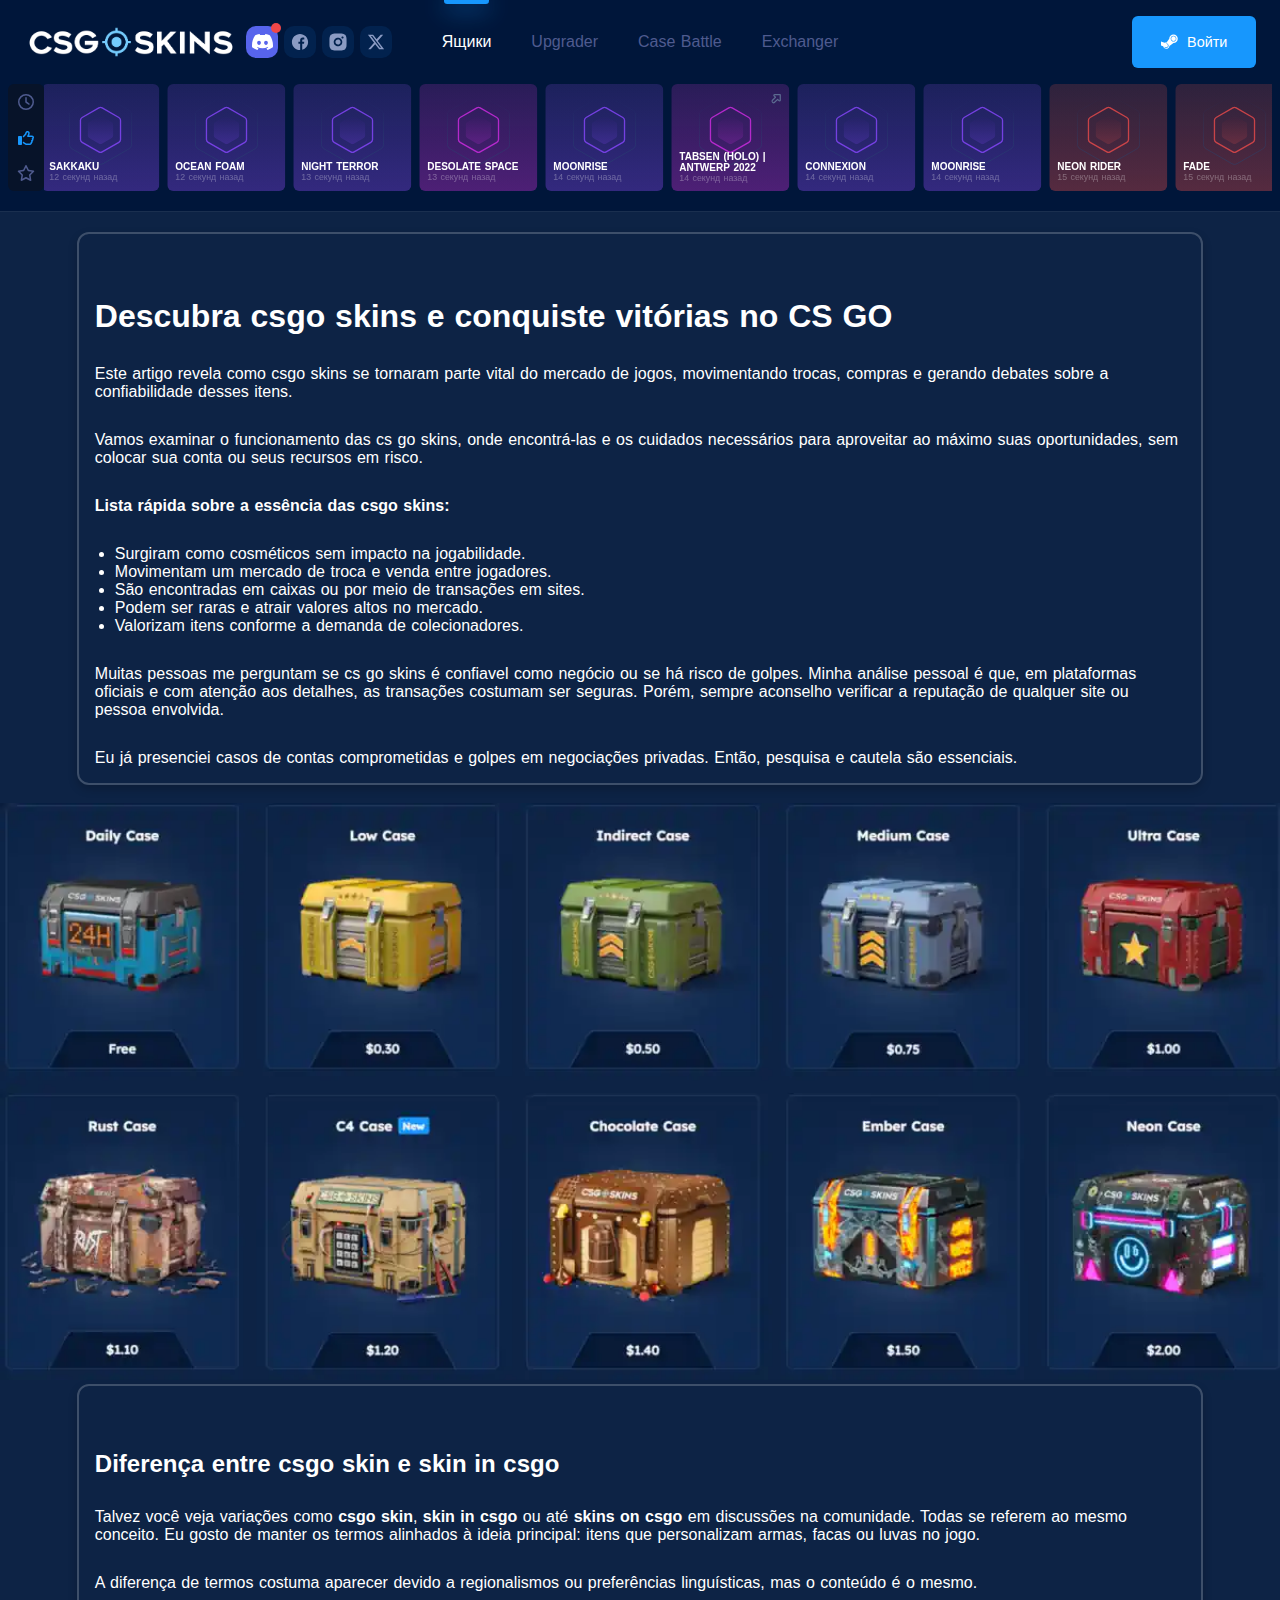
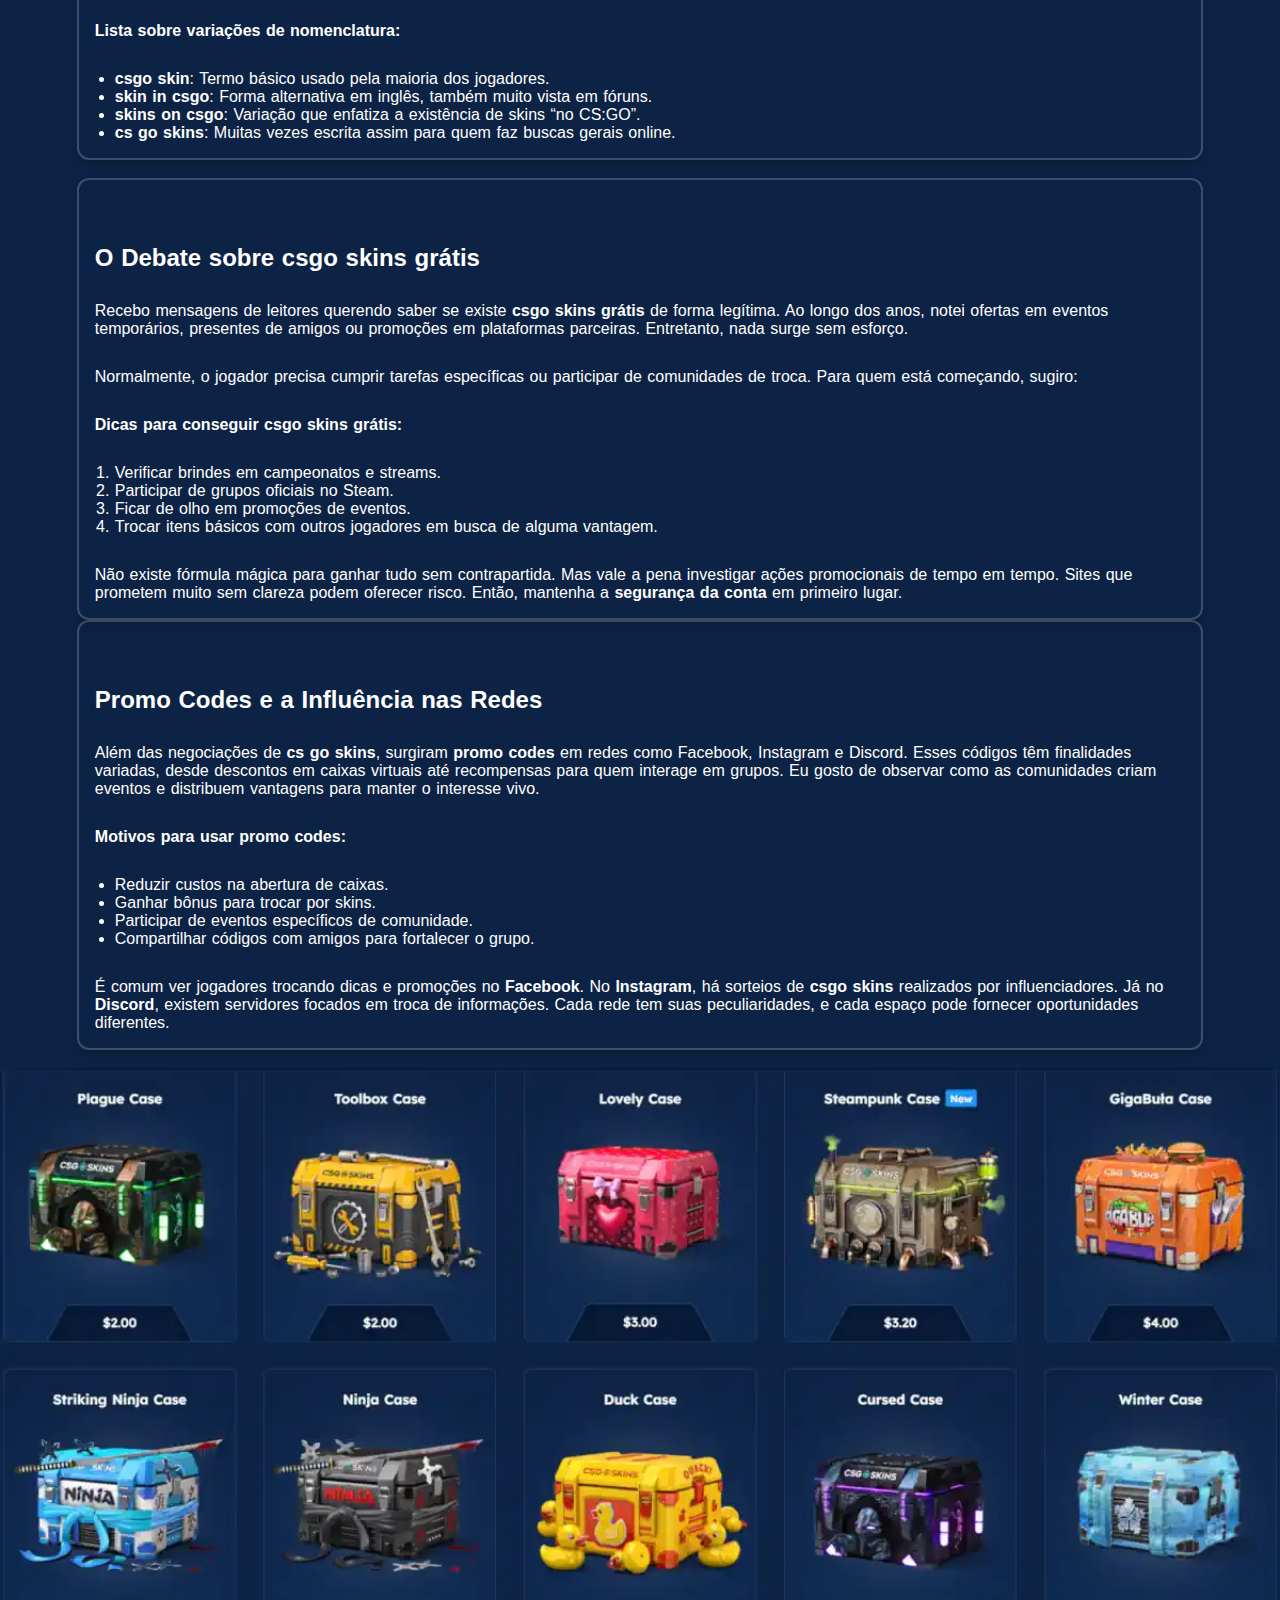
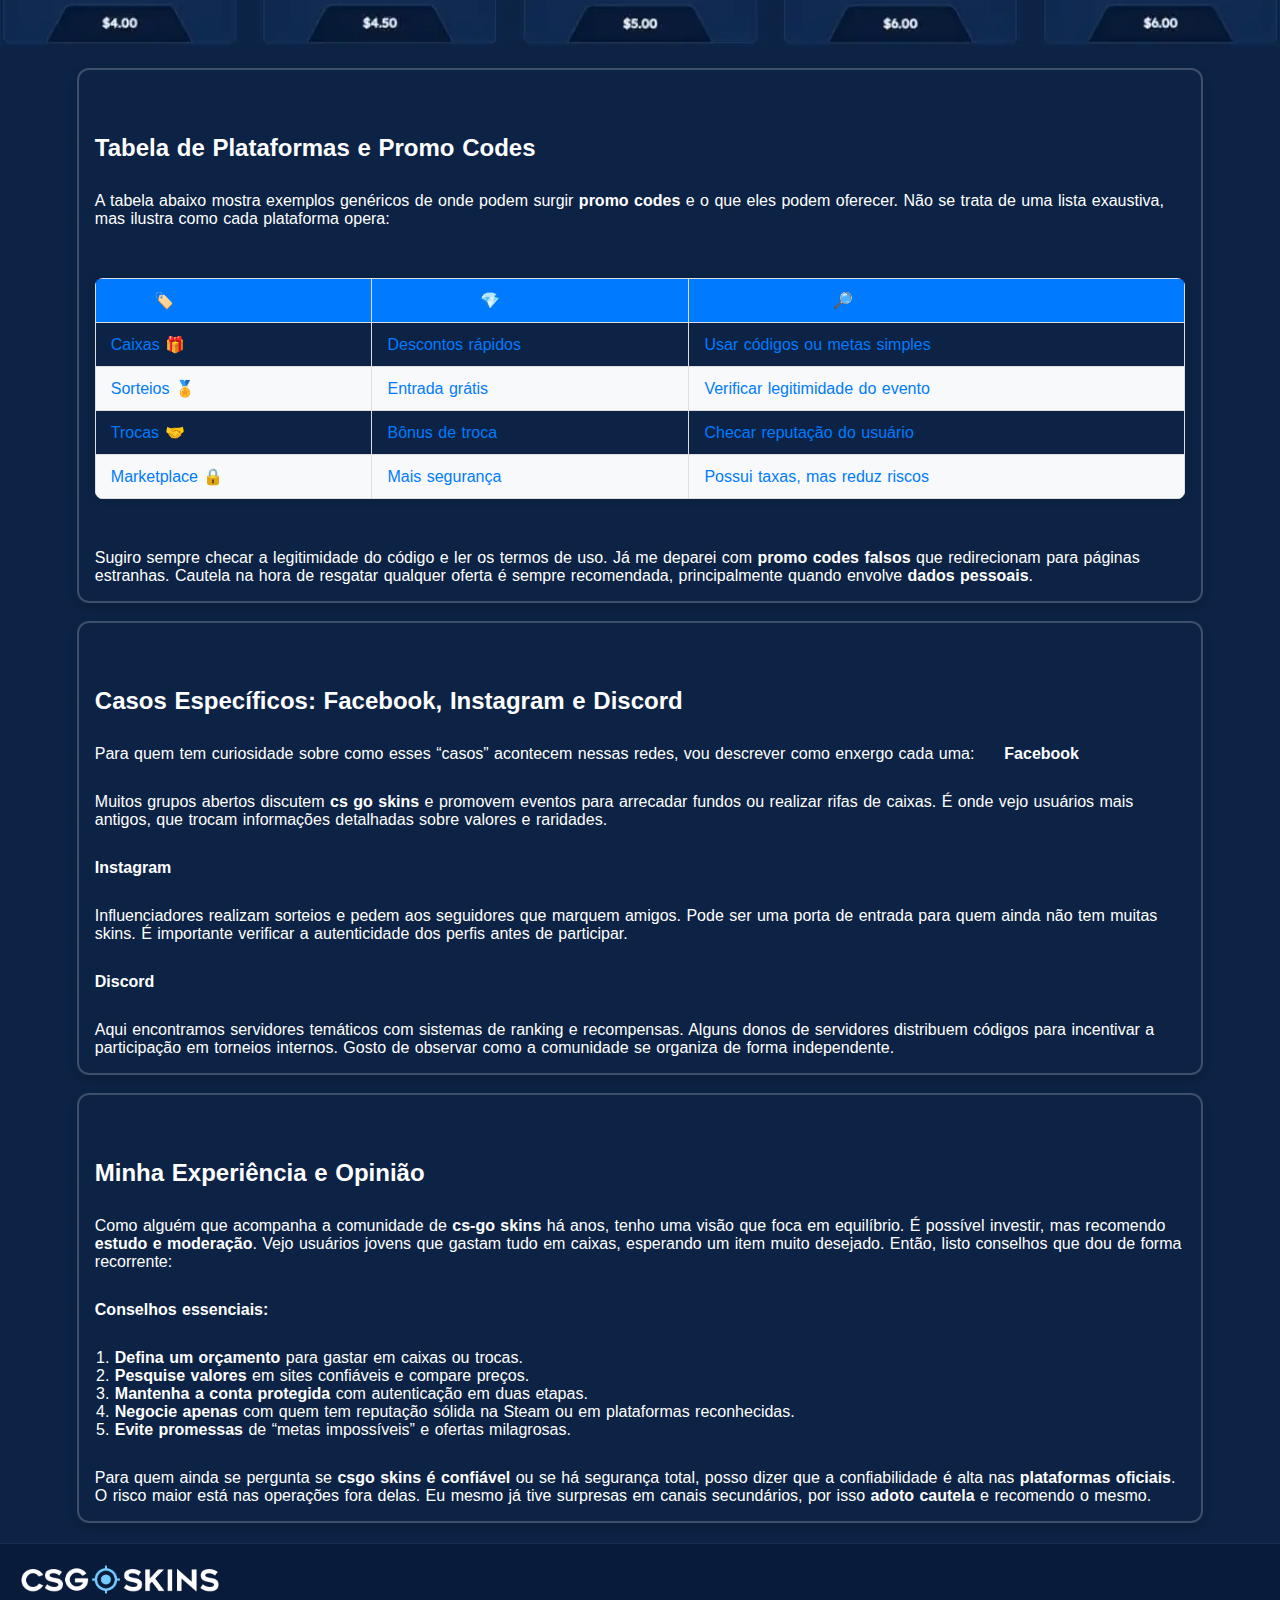
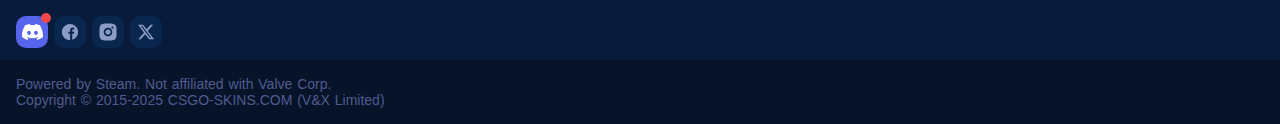
==== commit 3defd431: "Initial commit" ====
--- a/index.html
+++ b/index.html
@@ -31,8 +31,8 @@
         <header class="AppHeader Layout_top-part">
           <div class="AppHeader_container">
             <div class="AppHeader_logo"><a aria-current="page" aria-hidden="true"
-                class="logo_link nuxt-link-exact-active nuxt-link-active" href=javascript:void(0);><img alt="" class="logo_image"
-                  src="images/logo.webp" /></a>
+                class="logo_link nuxt-link-exact-active nuxt-link-active" href=javascript:void(0);><img alt=""
+                  class="logo_image" src="images/logo.webp" /></a>
               <ul class="AppSocials AppHeader_socials">
                 <li class="AppSocials_item"><a aria-label="Discord" class="AppSocials_link link--discord link--featured"
                     href=javascript:void(0);><svg class="AppSocials_icon" fill="none" viewbox="0 0 14 12"
@@ -56,7 +56,8 @@
                         fill="currentColor"></path>
                     </svg></a></li>
                 <li class="AppSocials_item"><a aria-label="X.com (Twitter)" class="AppSocials_link link--x"
-                    href=javascript:void(0);><svg class="AppSocials_icon" viewbox="0 0 512 512" xmlns="http://www.w3.org/2000/svg">
+                    href=javascript:void(0);><svg class="AppSocials_icon" viewbox="0 0 512 512"
+                      xmlns="http://www.w3.org/2000/svg">
                       <path
                         d="M389.2 48h70.6L305.6 224.2 487 464H345L233.7 318.6 106.5 464H35.8L200.7 275.5 26.8 48H172.4L272.9 180.9 389.2 48zM364.4 421.8h39.1L151.1 88h-42L364.4 421.8z"
                         fill="currentColor"></path>
@@ -66,9 +67,10 @@
             <nav class="AppHeader_navigation">
               <ul class="navigation_list">
                 <li class="list_item is-active"><a aria-current="page"
-                    class="item_link nuxt-link-exact-active nuxt-link-active" href=javascript:void(0);><svg aria-hidden="true"
-                      class="item_icon svg-inline--fa fa-boxes-stacked" data-icon="boxes-stacked" data-prefix="far"
-                      focusable="false" role="img" viewbox="0 0 576 512" xmlns="http://www.w3.org/2000/svg">
+                    class="item_link nuxt-link-exact-active nuxt-link-active" href=javascript:void(0);><svg
+                      aria-hidden="true" class="item_icon svg-inline--fa fa-boxes-stacked" data-icon="boxes-stacked"
+                      data-prefix="far" focusable="false" role="img" viewbox="0 0 576 512"
+                      xmlns="http://www.w3.org/2000/svg">
                       <path class=""
                         d="M384 48c8.8 0 16 7.2 16 16V192h48V64c0-35.3-28.7-64-64-64H192c-35.3 0-64 28.7-64 64V192h48V64c0-8.8 7.2-16 16-16h56v64c0 8.8 7.2 16 16 16h48c8.8 0 16-7.2 16-16V48h56zM327.6 512H512c35.3 0 64-28.7 64-64V288c0-35.3-28.7-64-64-64H327.6c11.8 13.2 20.1 29.7 23.1 48H376v64c0 8.8 7.2 16 16 16h48c8.8 0 16-7.2 16-16V272h56c8.8 0 16 7.2 16 16V448c0 8.8-7.2 16-16 16H350.7c-3.1 18.3-11.3 34.8-23.1 48zM256 272c8.8 0 16 7.2 16 16V448c0 8.8-7.2 16-16 16H64c-8.8 0-16-7.2-16-16V288c0-8.8 7.2-16 16-16h56v64c0 8.8 7.2 16 16 16h48c8.8 0 16-7.2 16-16V272h56zM64 224c-35.3 0-64 28.7-64 64V448c0 35.3 28.7 64 64 64H256c35.3 0 64-28.7 64-64V288c0-35.3-28.7-64-64-64H64z"
                         fill="currentColor"></path>
@@ -99,9 +101,9 @@
                         fill="currentColor"></path>
                     </svg> <span class="item_name">Exchanger</span> <span class="item_short-name">Exchanger</span>
                     <!-- --></a></li>
-                <li class="list_item is-mobile-only"><a class="item_link" href=javascript:void(0);><svg aria-hidden="true"
-                      class="item_icon svg-inline--fa fa-user" data-icon="user" data-prefix="far" focusable="false"
-                      role="img" viewbox="0 0 448 512" xmlns="http://www.w3.org/2000/svg">
+                <li class="list_item is-mobile-only"><a class="item_link" href=javascript:void(0);><svg
+                      aria-hidden="true" class="item_icon svg-inline--fa fa-user" data-icon="user" data-prefix="far"
+                      focusable="false" role="img" viewbox="0 0 448 512" xmlns="http://www.w3.org/2000/svg">
                       <path class=""
                         d="M304 128a80 80 0 1 0 -160 0 80 80 0 1 0 160 0zM96 128a128 128 0 1 1 256 0A128 128 0 1 1 96 128zM49.3 464H398.7c-8.9-63.3-63.3-112-129-112H178.3c-65.7 0-120.1 48.7-129 112zM0 482.3C0 383.8 79.8 304 178.3 304h91.4C368.2 304 448 383.8 448 482.3c0 16.4-13.3 29.7-29.7 29.7H29.7C13.3 512 0 498.7 0 482.3z"
                         fill="currentColor"></path>
@@ -152,7 +154,8 @@
             </nav>
             <div class="Winnings_list-container">
               <ul class="Winnings_list" style="transform: translate3d(-136.689px, 0px, 0px);">
-                <li class="list_winning" style="--winning-color: 136,71,255;"><a class="winning_link" href=javascript:void(0);>
+                <li class="list_winning" style="--winning-color: 136,71,255;"><a class="winning_link"
+                    href=javascript:void(0);>
                     <div class="winning_front">
                       <div class="winning_thumbnail"><img alt="" aria-hidden="true"
                           class="ItemQualityIndicator thumbnail_background" draggable="false"
@@ -180,7 +183,8 @@
                       </div>
                     </div>
                   </a></li>
-                <li class="list_winning" style="--winning-color: 136,71,255;"><a class="winning_link" href=javascript:void(0);>
+                <li class="list_winning" style="--winning-color: 136,71,255;"><a class="winning_link"
+                    href=javascript:void(0);>
                     <div class="winning_front">
                       <div class="winning_thumbnail"><img alt="" aria-hidden="true"
                           class="ItemQualityIndicator thumbnail_background" draggable="false"
@@ -208,7 +212,8 @@
                       </div>
                     </div>
                   </a></li>
-                <li class="list_winning" style="--winning-color: 136,71,255;"><a class="winning_link" href=javascript:void(0);>
+                <li class="list_winning" style="--winning-color: 136,71,255;"><a class="winning_link"
+                    href=javascript:void(0);>
                     <div class="winning_front">
                       <div class="winning_thumbnail"><img alt="" aria-hidden="true"
                           class="ItemQualityIndicator thumbnail_background" draggable="false"
@@ -240,7 +245,8 @@
                       </div>
                     </div>
                   </a></li>
-                <li class="list_winning" style="--winning-color: 136,71,255;"><a class="winning_link" href=javascript:void(0);>
+                <li class="list_winning" style="--winning-color: 136,71,255;"><a class="winning_link"
+                    href=javascript:void(0);>
                     <div class="winning_front">
                       <div class="winning_thumbnail"><img alt="" aria-hidden="true"
                           class="ItemQualityIndicator thumbnail_background" draggable="false"
@@ -273,7 +279,8 @@
                       </div>
                     </div>
                   </a></li>
-                <li class="list_winning" style="--winning-color: 211,44,230;"><a class="winning_link" href=javascript:void(0);>
+                <li class="list_winning" style="--winning-color: 211,44,230;"><a class="winning_link"
+                    href=javascript:void(0);>
                     <div class="winning_front">
                       <div class="winning_thumbnail"><img alt="" aria-hidden="true"
                           class="ItemQualityIndicator thumbnail_background" draggable="false"
@@ -304,7 +311,8 @@
                       </div>
                     </div>
                   </a></li>
-                <li class="list_winning" style="--winning-color: 136,71,255;"><a class="winning_link" href=javascript:void(0);>
+                <li class="list_winning" style="--winning-color: 136,71,255;"><a class="winning_link"
+                    href=javascript:void(0);>
                     <div class="winning_front">
                       <div class="winning_thumbnail"><img alt="" aria-hidden="true"
                           class="ItemQualityIndicator thumbnail_background" draggable="false"
@@ -335,7 +343,8 @@
                       </div>
                     </div>
                   </a></li>
-                <li class="list_winning" style="--winning-color: 211,44,230;"><a class="winning_link" href=javascript:void(0);>
+                <li class="list_winning" style="--winning-color: 211,44,230;"><a class="winning_link"
+                    href=javascript:void(0);>
                     <div class="winning_front">
                       <div class="winning_thumbnail"><img alt="" aria-hidden="true"
                           class="ItemQualityIndicator thumbnail_background" draggable="false"
@@ -363,7 +372,8 @@
                       </div>
                     </div>
                   </a></li>
-                <li class="list_winning" style="--winning-color: 136,71,255;"><a class="winning_link" href=javascript:void(0);>
+                <li class="list_winning" style="--winning-color: 136,71,255;"><a class="winning_link"
+                    href=javascript:void(0);>
                     <div class="winning_front">
                       <div class="winning_thumbnail"><img alt="" aria-hidden="true"
                           class="ItemQualityIndicator thumbnail_background" draggable="false"
@@ -396,7 +406,8 @@
                       </div>
                     </div>
                   </a></li>
-                <li class="list_winning" style="--winning-color: 136,71,255;"><a class="winning_link" href=javascript:void(0);>
+                <li class="list_winning" style="--winning-color: 136,71,255;"><a class="winning_link"
+                    href=javascript:void(0);>
                     <div class="winning_front">
                       <div class="winning_thumbnail"><img alt="" aria-hidden="true"
                           class="ItemQualityIndicator thumbnail_background" draggable="false"
@@ -428,7 +439,8 @@
                       </div>
                     </div>
                   </a></li>
-                <li class="list_winning" style="--winning-color: 235,75,75;"><a class="winning_link" href=javascript:void(0);>
+                <li class="list_winning" style="--winning-color: 235,75,75;"><a class="winning_link"
+                    href=javascript:void(0);>
                     <div class="winning_front">
                       <div class="winning_thumbnail"><img alt="" aria-hidden="true"
                           class="ItemQualityIndicator thumbnail_background" draggable="false"
@@ -449,7 +461,8 @@
                         <div class="ContainerImage thumbnail_image"><img alt="" aria-hidden="true"
                             class="ContainerImage_image" height="61" loading="lazy"
                             src="./indexCS_files/amethyst-case.png" width="96" /> <img alt="" aria-hidden="true"
-                            class="ContainerImage_mode-icon icon--jester" draggable="false" src=javascript:void(0); /></div>
+                            class="ContainerImage_mode-icon icon--jester" draggable="false" src=javascript:void(0); />
+                        </div>
                         <div class="UserAvatar thumbnail_avatar"><img alt="" aria-hidden="true" class="UserAvatar_image"
                             loading="lazy" referrerpolicy="no-referrer"
                             src="https://avatars.akamai.steamstatic.com/bd04216ae37cc53a66e26e3bc94ec6c5f787c9c6_medium.jpg" />
@@ -460,7 +473,8 @@
                       </div>
                     </div>
                   </a></li>
-                <li class="list_winning" style="--winning-color: 235,75,75;"><a class="winning_link" href=javascript:void(0);>
+                <li class="list_winning" style="--winning-color: 235,75,75;"><a class="winning_link"
+                    href=javascript:void(0);>
                     <div class="winning_front">
                       <div class="winning_thumbnail"><img alt="" aria-hidden="true"
                           class="ItemQualityIndicator thumbnail_background" draggable="false"
@@ -481,7 +495,8 @@
                         <div class="ContainerImage thumbnail_image"><img alt="" aria-hidden="true"
                             class="ContainerImage_image" height="61" loading="lazy"
                             src="./indexCS_files/amethyst-case.png" width="96" /> <img alt="" aria-hidden="true"
-                            class="ContainerImage_mode-icon icon--jester" draggable="false" src=javascript:void(0); /></div>
+                            class="ContainerImage_mode-icon icon--jester" draggable="false" src=javascript:void(0); />
+                        </div>
                         <div class="UserAvatar thumbnail_avatar"><img alt="" aria-hidden="true" class="UserAvatar_image"
                             loading="lazy" referrerpolicy="no-referrer"
                             src="https://avatars.akamai.steamstatic.com/bd04216ae37cc53a66e26e3bc94ec6c5f787c9c6_medium.jpg" />
@@ -492,7 +507,8 @@
                       </div>
                     </div>
                   </a></li>
-                <li class="list_winning" style="--winning-color: 235,75,75;"><a class="winning_link" href=javascript:void(0);>
+                <li class="list_winning" style="--winning-color: 235,75,75;"><a class="winning_link"
+                    href=javascript:void(0);>
                     <div class="winning_front">
                       <div class="winning_thumbnail"><img alt="" aria-hidden="true"
                           class="ItemQualityIndicator thumbnail_background" draggable="false"
@@ -513,7 +529,8 @@
                         <div class="ContainerImage thumbnail_image"><img alt="" aria-hidden="true"
                             class="ContainerImage_image" height="61" loading="lazy"
                             src="./indexCS_files/amethyst-case.png" width="96" /> <img alt="" aria-hidden="true"
-                            class="ContainerImage_mode-icon icon--jester" draggable="false" src=javascript:void(0); /></div>
+                            class="ContainerImage_mode-icon icon--jester" draggable="false" src=javascript:void(0); />
+                        </div>
                         <div class="UserAvatar thumbnail_avatar"><img alt="" aria-hidden="true" class="UserAvatar_image"
                             loading="lazy" referrerpolicy="no-referrer"
                             src="https://avatars.akamai.steamstatic.com/bd04216ae37cc53a66e26e3bc94ec6c5f787c9c6_medium.jpg" />
@@ -524,7 +541,8 @@
                       </div>
                     </div>
                   </a></li>
-                <li class="list_winning" style="--winning-color: 136,71,255;"><a class="winning_link" href=javascript:void(0);>
+                <li class="list_winning" style="--winning-color: 136,71,255;"><a class="winning_link"
+                    href=javascript:void(0);>
                     <div class="winning_front">
                       <div class="winning_thumbnail"><img alt="" aria-hidden="true"
                           class="ItemQualityIndicator thumbnail_background" draggable="false"
@@ -557,7 +575,8 @@
                       </div>
                     </div>
                   </a></li>
-                <li class="list_winning" style="--winning-color: 136,71,255;"><a class="winning_link" href=javascript:void(0);>
+                <li class="list_winning" style="--winning-color: 136,71,255;"><a class="winning_link"
+                    href=javascript:void(0);>
                     <div class="winning_front">
                       <div class="winning_thumbnail"><img alt="" aria-hidden="true"
                           class="ItemQualityIndicator thumbnail_background" draggable="false"
@@ -590,7 +609,8 @@
                       </div>
                     </div>
                   </a></li>
-                <li class="list_winning" style="--winning-color: 136,71,255;"><a class="winning_link" href=javascript:void(0);>
+                <li class="list_winning" style="--winning-color: 136,71,255;"><a class="winning_link"
+                    href=javascript:void(0);>
                     <div class="winning_front">
                       <div class="winning_thumbnail"><img alt="" aria-hidden="true"
                           class="ItemQualityIndicator thumbnail_background" draggable="false"
@@ -661,7 +681,7 @@
             </section>
             <br />
             <section>
-              <img alt="scr1" src="images/1.webp" />
+              <img alt="scr1" src="images/1.webp" width="1280" />
             </section>
             <section>
               <div class="AppPage_containers containers--default">
@@ -743,7 +763,7 @@
             </section>
             <br />
             <section>
-              <img alt="scr2" src="images/2.webp" />
+              <img alt="scr2" src="images/2.webp" width="1280" />
             </section> <br />
             <section>
               <div class="AppPage_containers containers--default">
@@ -876,7 +896,8 @@
                         fill="currentColor"></path>
                     </svg></a></li>
                 <li class="AppSocials_item"><a aria-label="X.com (Twitter)" class="AppSocials_link link--x"
-                    href=javascript:void(0);><svg class="AppSocials_icon" viewbox="0 0 512 512" xmlns="http://www.w3.org/2000/svg">
+                    href=javascript:void(0);><svg class="AppSocials_icon" viewbox="0 0 512 512"
+                      xmlns="http://www.w3.org/2000/svg">
                       <path
                         d="M389.2 48h70.6L305.6 224.2 487 464H345L233.7 318.6 106.5 464H35.8L200.7 275.5 26.8 48H172.4L272.9 180.9 389.2 48zM364.4 421.8h39.1L151.1 88h-42L364.4 421.8z"
                         fill="currentColor"></path>
--- a/style.css
+++ b/style.css
@@ -1304,7 +1304,7 @@
   margin: 0 auto;
   max-width: var(--max-width);
   padding: 0 8px 20px;
-  width: 82%;
+  width: 88%;
   /* Добавляем стильные границы */
   border: 2px solid rgba(255, 255, 255, 0.2);
   border-radius: 12px;
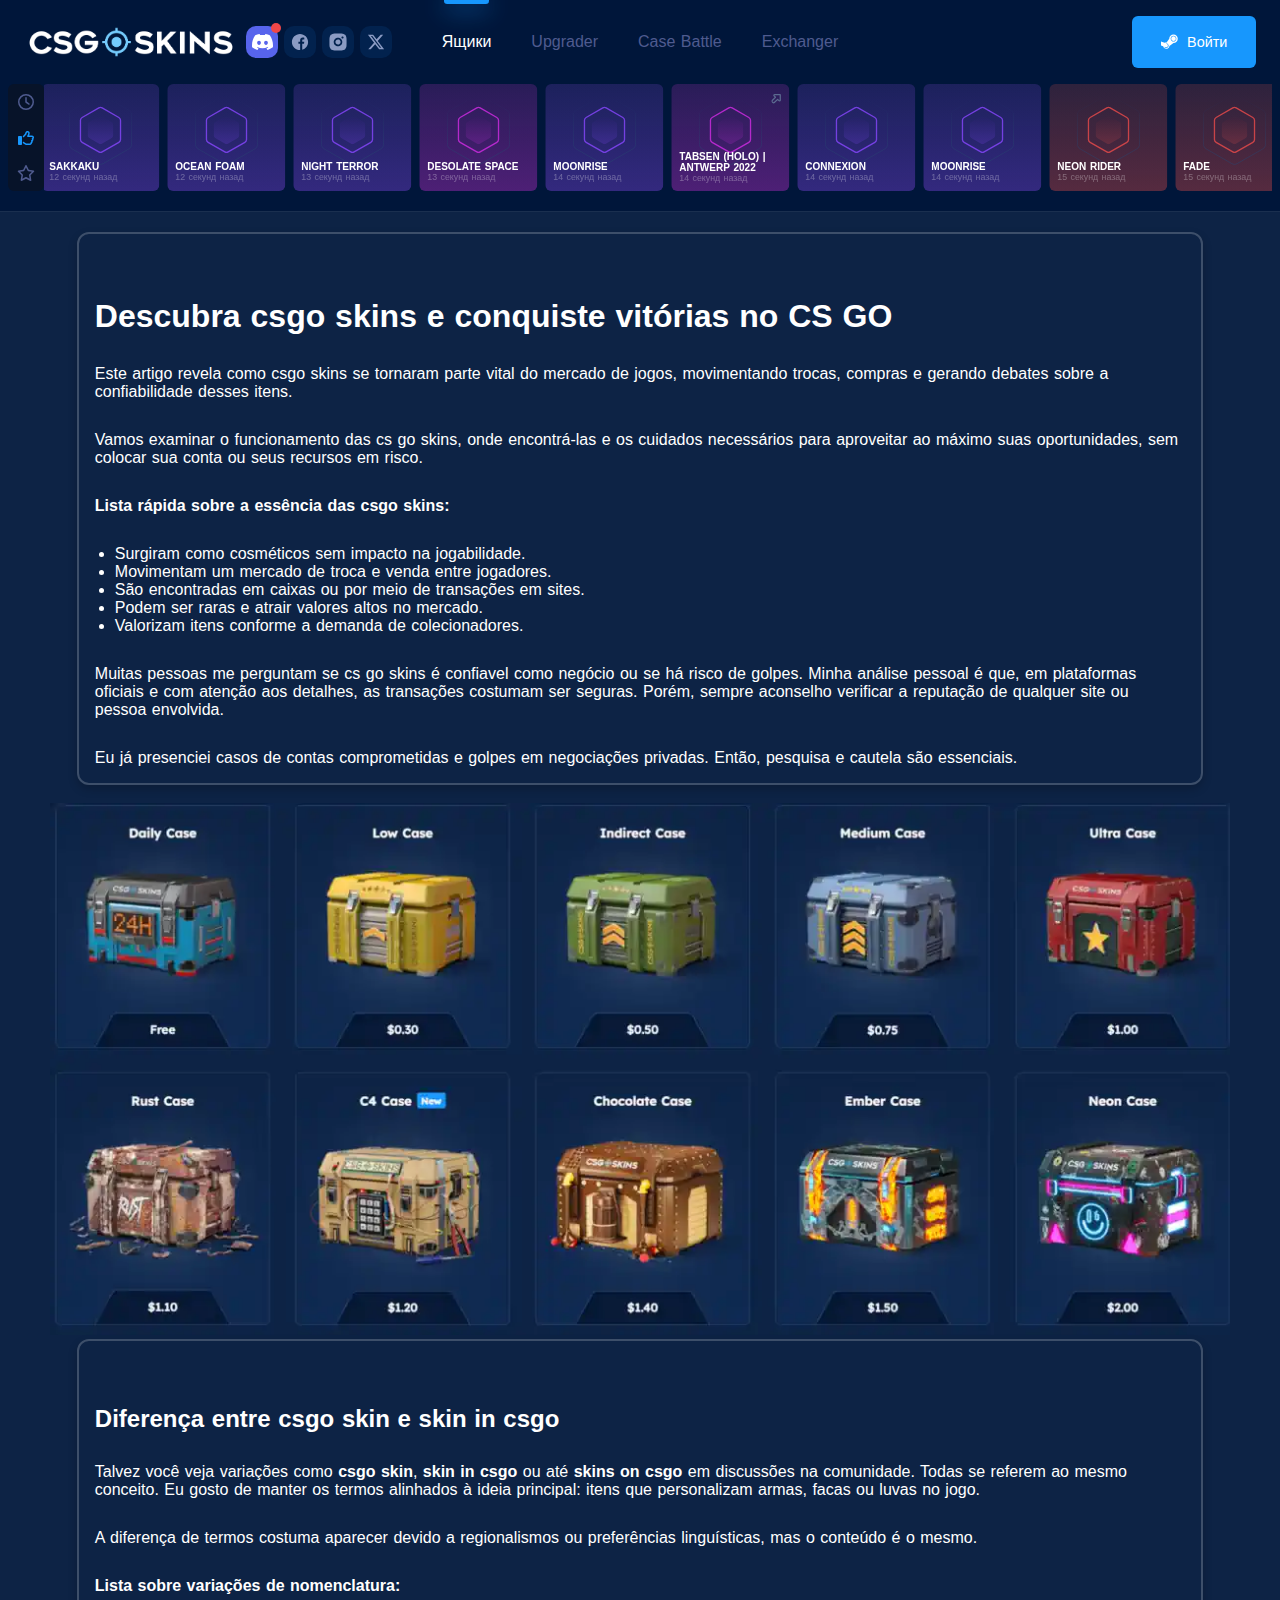
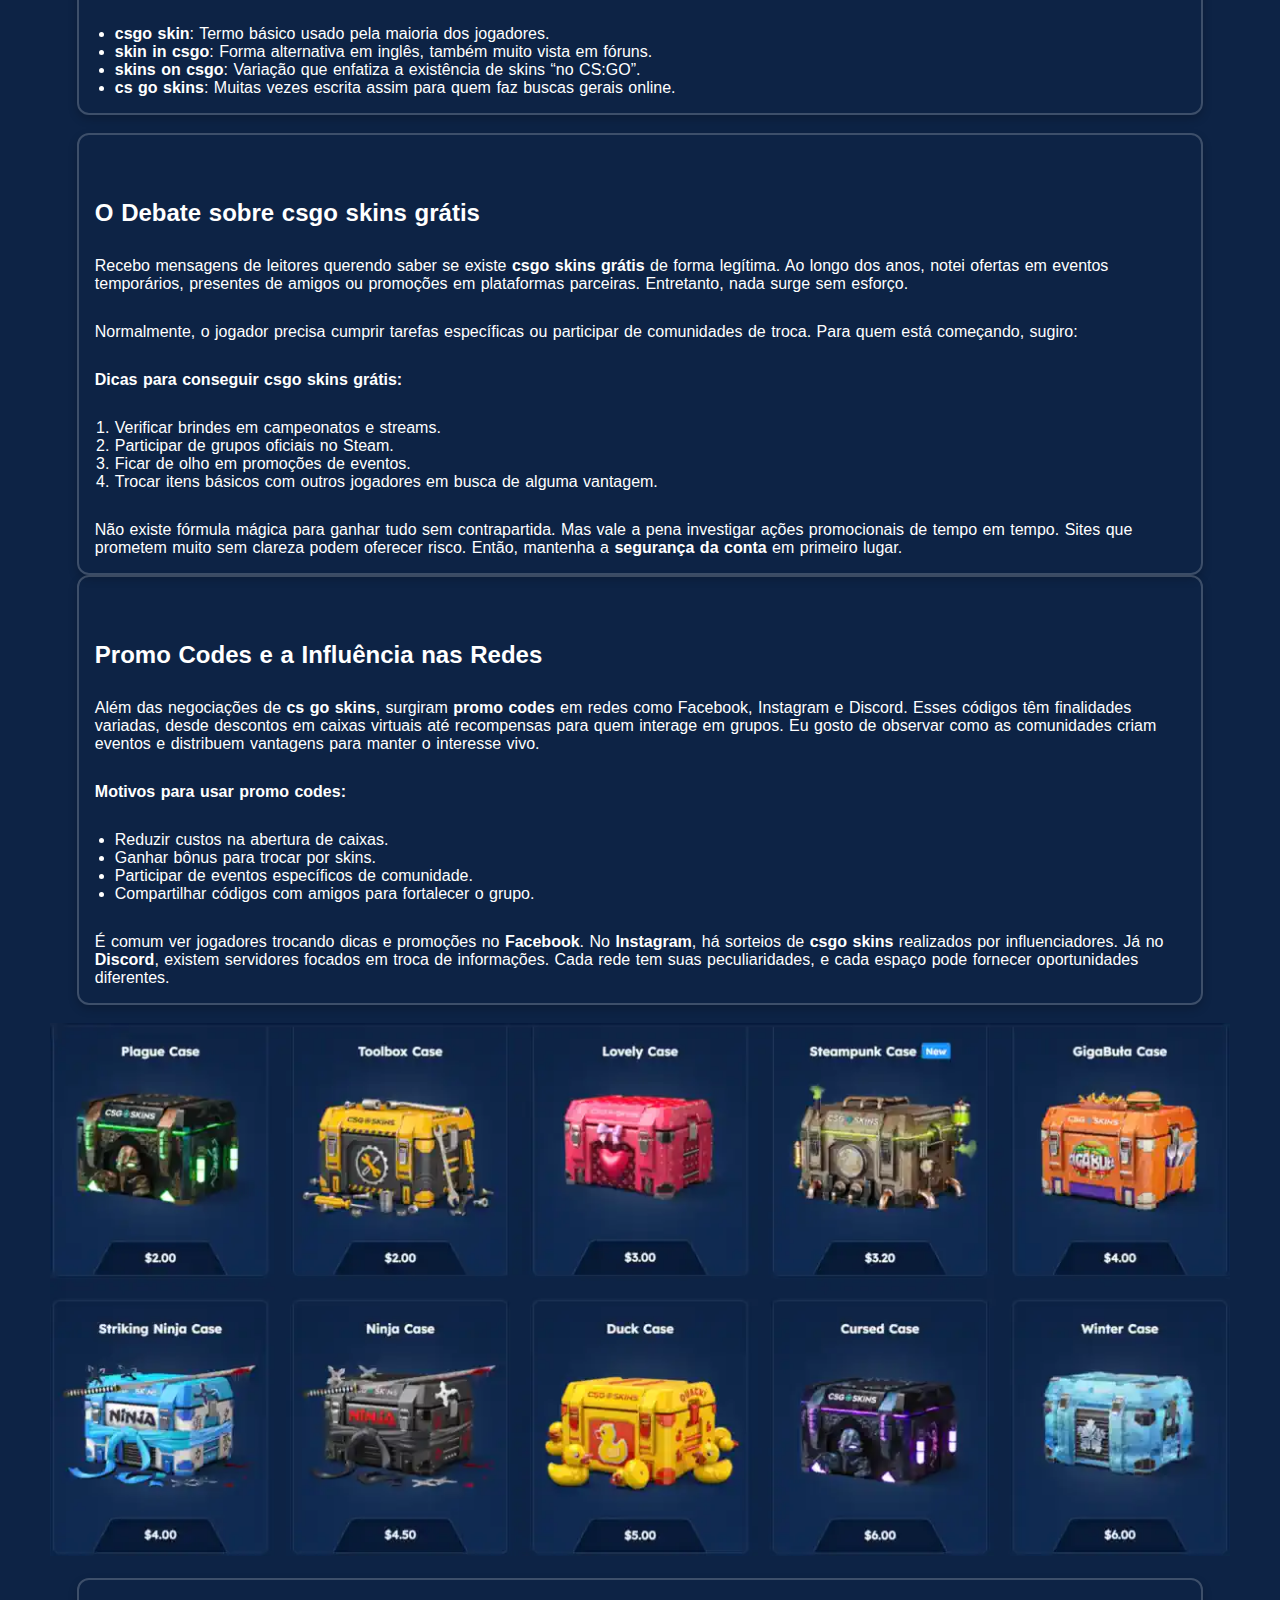
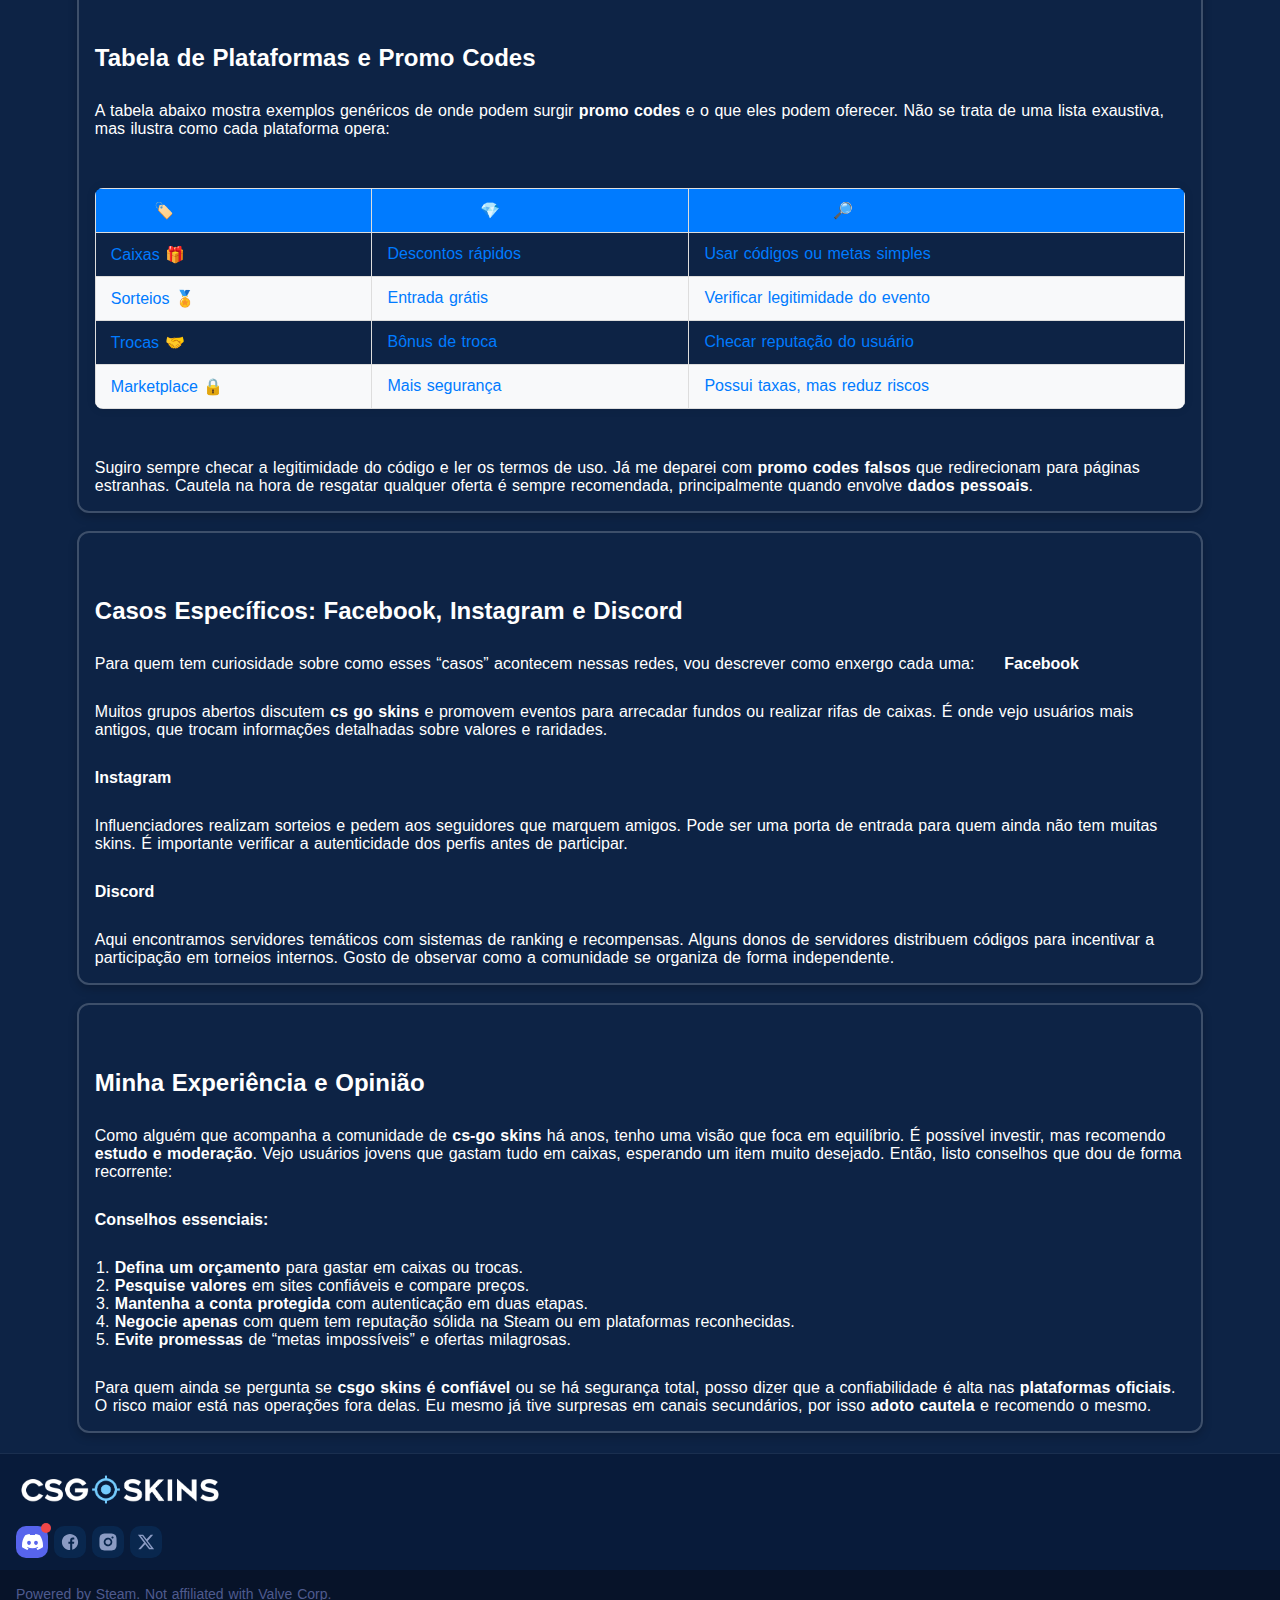
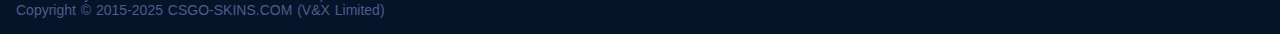
==== commit e07fb412: "Initial commit" ====
--- a/index.html
+++ b/index.html
@@ -681,7 +681,7 @@
             </section>
             <br />
             <section>
-              <img alt="scr1" src="images/1.webp" width="1280" />
+              <img alt="scr1" src="images/1.webp" width="1180" />
             </section>
             <section>
               <div class="AppPage_containers containers--default">
@@ -763,7 +763,7 @@
             </section>
             <br />
             <section>
-              <img alt="scr2" src="images/2.webp" width="1280" />
+              <img alt="scr2" src="images/2.webp" width="1180" />
             </section> <br />
             <section>
               <div class="AppPage_containers containers--default">
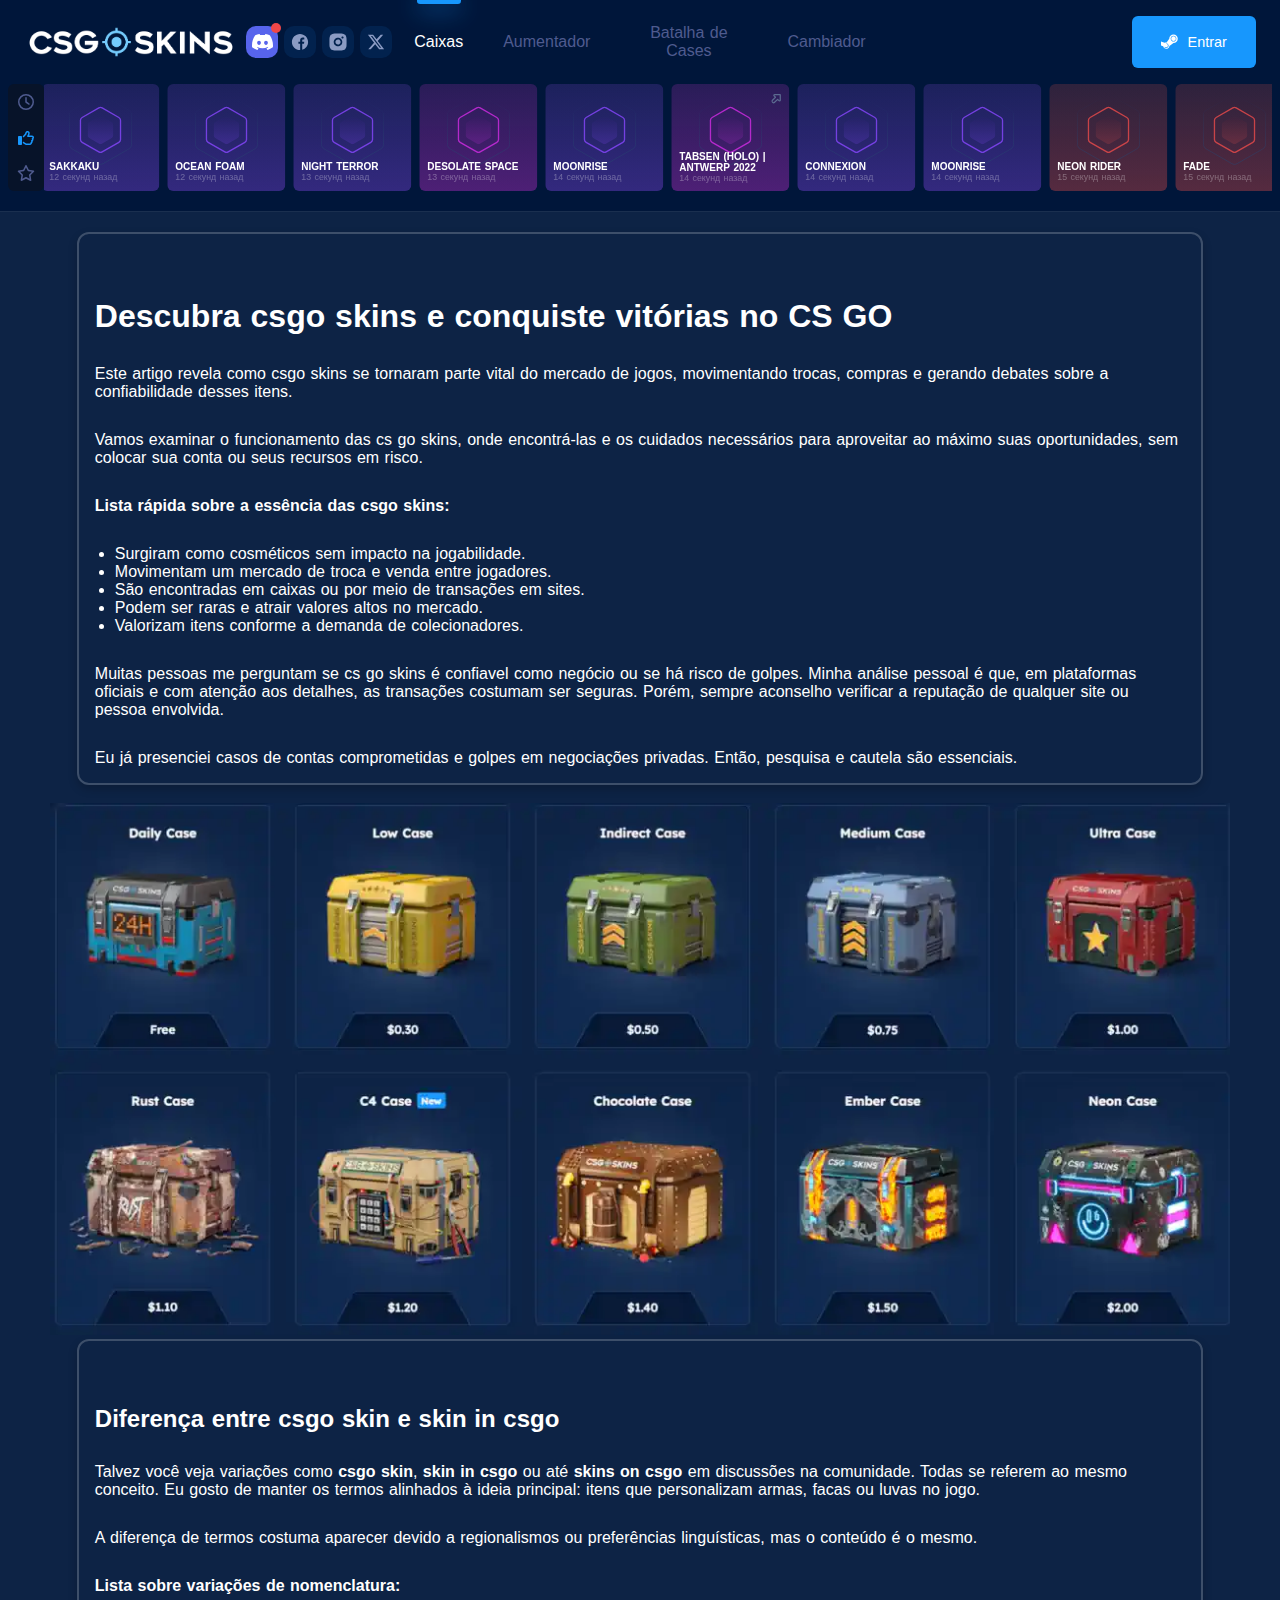
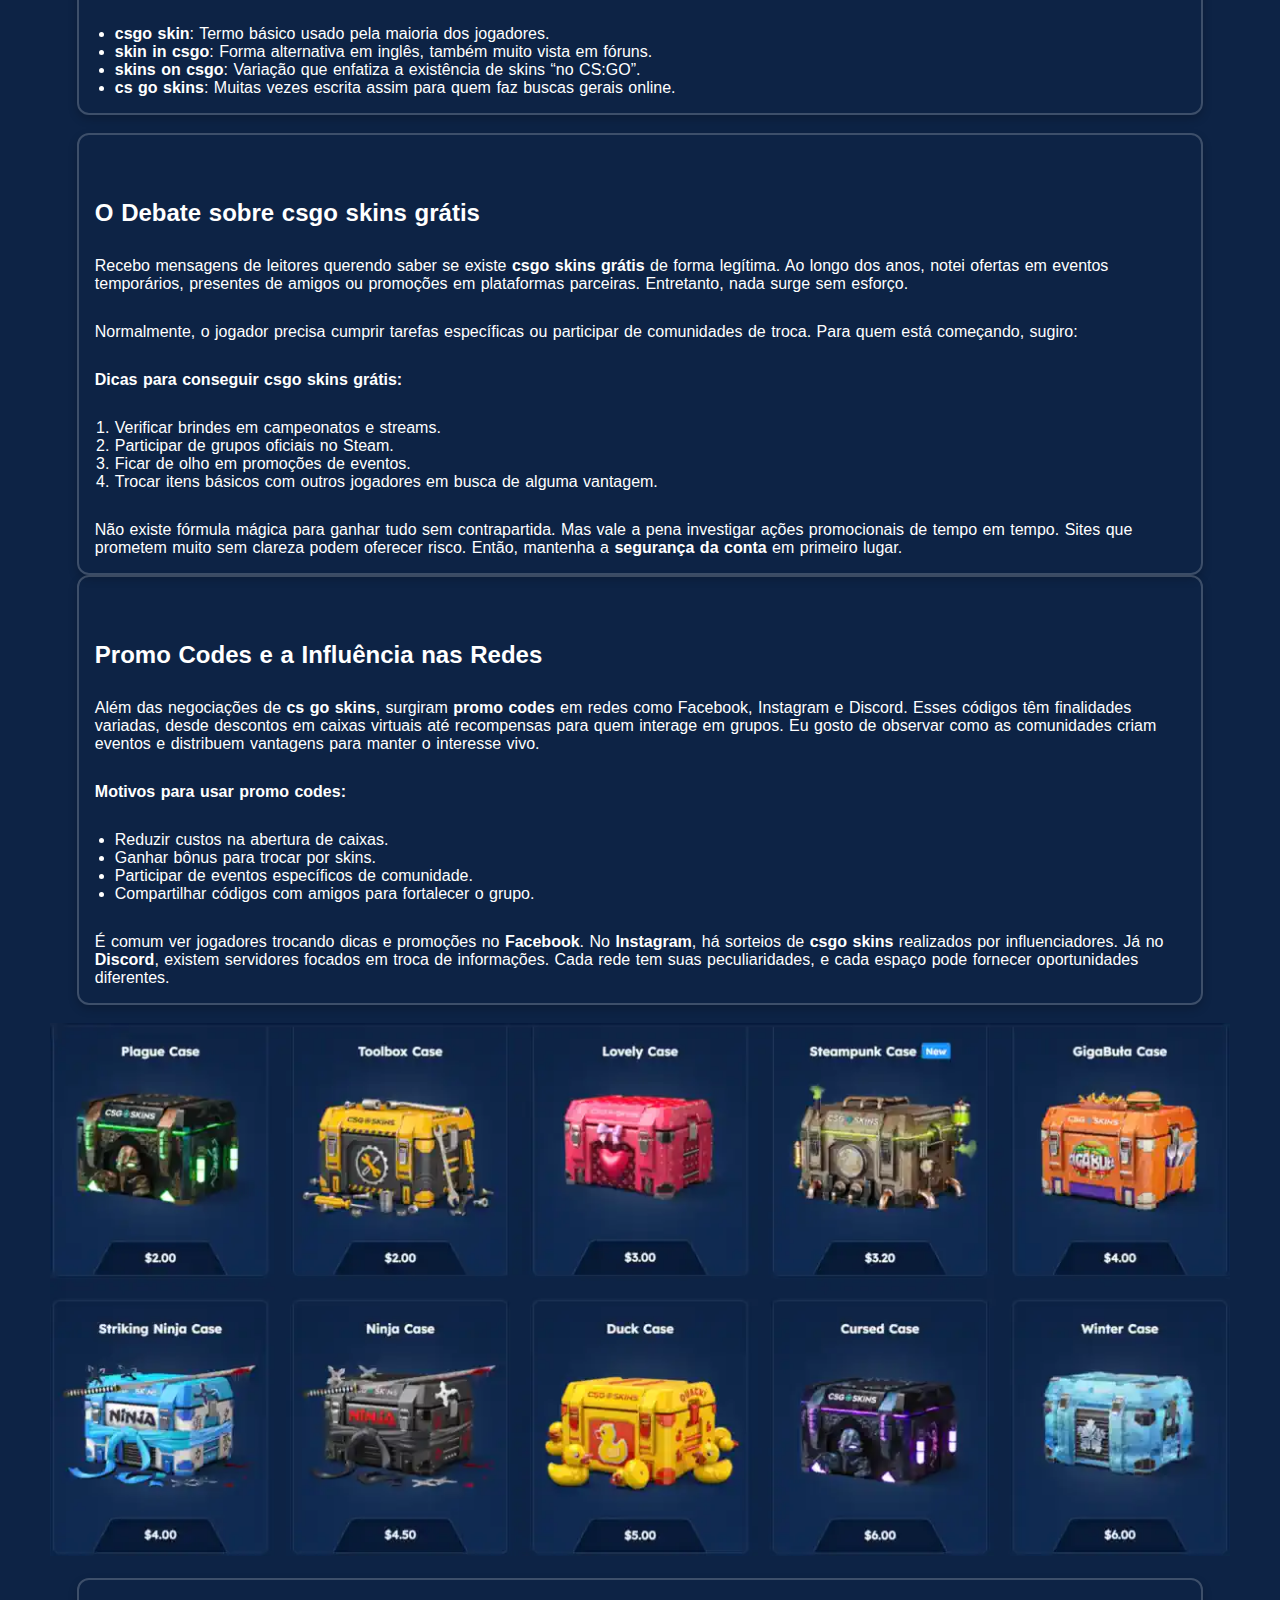
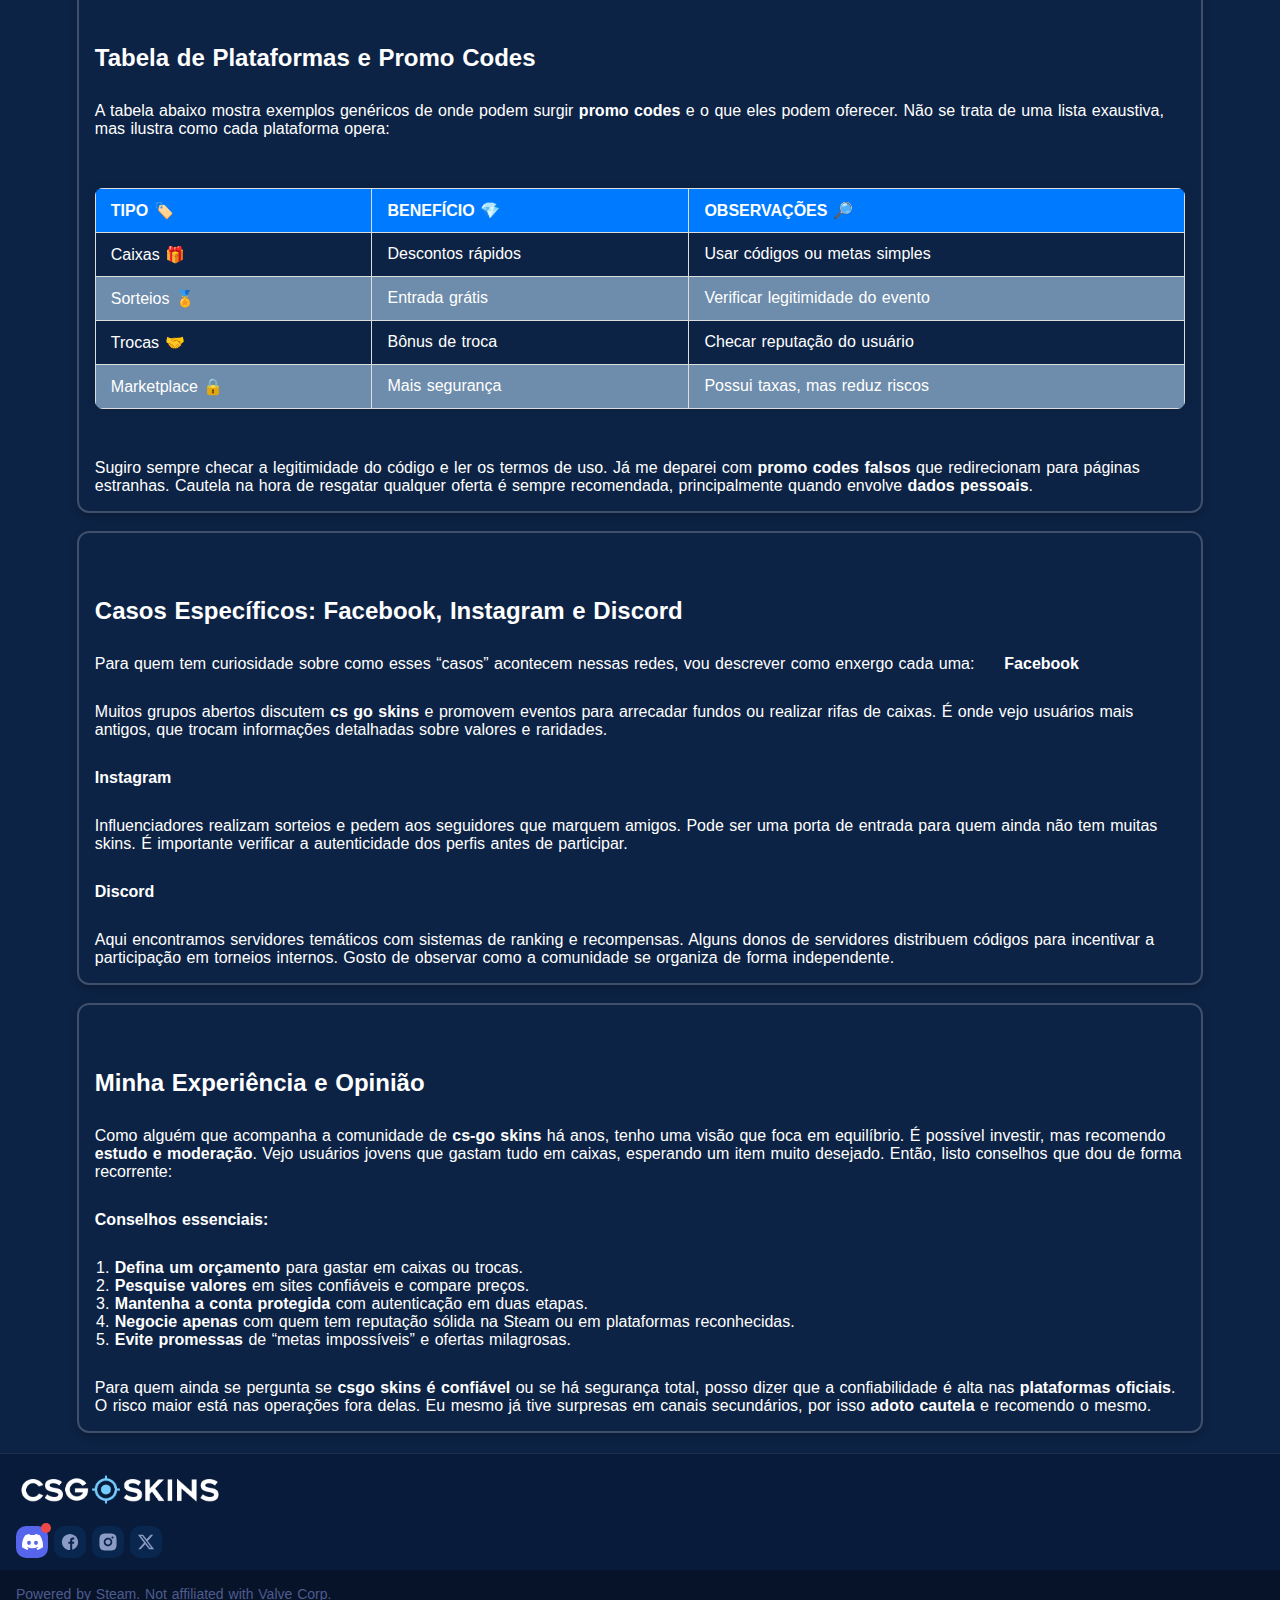
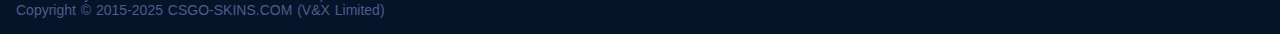
==== commit 52a6f1f2: "Initial commit" ====
--- a/index.html
+++ b/index.html
@@ -74,7 +74,7 @@
                       <path class=""
                         d="M384 48c8.8 0 16 7.2 16 16V192h48V64c0-35.3-28.7-64-64-64H192c-35.3 0-64 28.7-64 64V192h48V64c0-8.8 7.2-16 16-16h56v64c0 8.8 7.2 16 16 16h48c8.8 0 16-7.2 16-16V48h56zM327.6 512H512c35.3 0 64-28.7 64-64V288c0-35.3-28.7-64-64-64H327.6c11.8 13.2 20.1 29.7 23.1 48H376v64c0 8.8 7.2 16 16 16h48c8.8 0 16-7.2 16-16V272h56c8.8 0 16 7.2 16 16V448c0 8.8-7.2 16-16 16H350.7c-3.1 18.3-11.3 34.8-23.1 48zM256 272c8.8 0 16 7.2 16 16V448c0 8.8-7.2 16-16 16H64c-8.8 0-16-7.2-16-16V288c0-8.8 7.2-16 16-16h56v64c0 8.8 7.2 16 16 16h48c8.8 0 16-7.2 16-16V272h56zM64 224c-35.3 0-64 28.7-64 64V448c0 35.3 28.7 64 64 64H256c35.3 0 64-28.7 64-64V288c0-35.3-28.7-64-64-64H64z"
                         fill="currentColor"></path>
-                    </svg> <span class="item_name">Ящики</span> <span class="item_short-name">Ящики</span> </a>
+                    </svg> <span class="item_name">Caixas</span> <span class="item_short-name">Ящики</span> </a>
                 </li>
                 <li class="list_item"><a class="item_link" href=javascript:void(0);><svg aria-hidden="true"
                       class="item_icon svg-inline--fa fa-rocket-launch" data-icon="rocket-launch" data-prefix="far"
@@ -82,7 +82,7 @@
                       <path class=""
                         d="M197.9 253.9c12.9 6.4 24.7 14.8 35 25.2s18.8 22.2 25.2 35c105.8-30 156.7-79.5 181.5-126c25-46.8 27.3-97.6 22-137.7c-40.1-5.3-90.9-3-137.7 22c-46.5 24.8-96 75.8-126 181.5zM384 312.1v82.2c0 25.4-13.4 49-35.3 61.9l-88.5 52.5c-7.4 4.4-16.6 4.5-24.1 .2s-12.1-12.2-12.1-20.9l0-114.7c0-22.6-9-44.3-25-60.3s-37.7-25-60.3-25H24c-8.6 0-16.6-4.6-20.9-12.1s-4.2-16.7 .2-24.1l52.5-88.5c13-21.9 36.5-35.3 61.9-35.3h82.2C281.7-3.8 408.8-8.5 483.9 5.3c11.6 2.1 20.7 11.2 22.8 22.8c13.8 75.1 9.1 202.2-122.7 284zM28.3 511.9c-16 .4-28.6-12.2-28.2-28.2C1 446 7.7 379.7 42 345.5c34.4-34.4 90.1-34.4 124.5 0s34.4 90.1 0 124.5C132.3 504.3 66 511 28.3 511.9zm50.2-64.5c12.8-.7 31.2-3.7 41.3-13.7c11.4-11.4 11.4-30 0-41.4s-30-11.4-41.4 0c-10.1 10.1-13 28.5-13.7 41.3c-.5 8 5.9 14.3 13.9 13.9zM328 144a40 40 0 1 1 80 0 40 40 0 1 1 -80 0z"
                         fill="currentColor"></path>
-                    </svg> <span class="item_name">Upgrader</span> <span class="item_short-name">Upgrader</span>
+                    </svg> <span class="item_name">Aumentador</span> <span class="item_short-name">Aumentador</span>
                     <!-- --></a></li>
                 <li class="list_item"><a class="item_link" href=javascript:void(0);><svg aria-hidden="true"
                       class="item_icon svg-inline--fa fa-swords" data-icon="swords" data-prefix="far" focusable="false"
@@ -90,7 +90,7 @@
                       <path class=""
                         d="M347.3 199.4l33.9 33.9L491.1 123.5c7.9-7.9 12.8-18.4 13.9-29.6l7-76.5c.4-4.7-1.3-9.4-4.6-12.8s-8-5.1-12.8-4.6L418.1 7c-11.2 1-21.7 5.9-29.6 13.9L278.6 130.7l33.9 33.9L422.4 54.8l38.2-3.5-3.5 38.2L347.3 199.4zM233.4 381.3l-33.9-33.9-42.7 42.7-34.7-34.7 42.7-42.7-33.9-33.9L88 321.4 75.3 308.7c-6.2-6.2-16.4-6.2-22.6 0l-16 16c-4.7 4.7-6 11.8-3.3 17.8l27.5 62L4.7 460.7c-6.2 6.2-6.2 16.4 0 22.6l24 24c6.2 6.2 16.4 6.2 22.6 0l56.2-56.2 62 27.5c6 2.7 13.1 1.4 17.8-3.3l16-16c6.2-6.2 6.2-16.4 0-22.6L190.6 424l42.7-42.7zM54.8 89.6L51.3 51.3l38.2 3.5L367.4 332.7l33.9-33.9L123.5 20.9C115.6 12.9 105.1 8 93.9 7L17.4 .1C12.7-.4 8 1.3 4.7 4.7S-.4 12.7 .1 17.4L7 93.9c1 11.2 5.9 21.7 13.9 29.6L298.7 401.4l33.9-33.9L54.8 89.6zM459.3 308.7c-6.2-6.2-16.4-6.2-22.6 0l-128 128c-6.2 6.2-6.2 16.4 0 22.6l16 16c4.7 4.7 11.8 6 17.8 3.3l62-27.5 56.2 56.2c6.2 6.2 16.4 6.2 22.6 0l24-24c6.2-6.2 6.2-16.4 0-22.6l-56.2-56.2 27.5-62c2.7-6.1 1.4-13.1-3.3-17.8l-16-16z"
                         fill="currentColor"></path>
-                    </svg> <span class="item_name">Case Battle</span> <span class="item_short-name">Battles</span>
+                    </svg> <span class="item_name">Batalha de Cases</span> <span class="item_short-name">Batalhas</span>
                     <!-- --></a></li>
                 <li class="list_item"><a class="item_link" href=javascript:void(0);><svg aria-hidden="true"
                       class="item_icon svg-inline--fa fa-arrow-right-arrow-left" data-icon="arrow-right-arrow-left"
@@ -99,7 +99,7 @@
                       <path class=""
                         d="M438.6 150.6c12.5-12.5 12.5-32.8 0-45.3l-96-96c-12.5-12.5-32.8-12.5-45.3 0s-12.5 32.8 0 45.3L338.7 96 32 96C14.3 96 0 110.3 0 128s14.3 32 32 32l306.7 0-41.4 41.4c-12.5 12.5-12.5 32.8 0 45.3s32.8 12.5 45.3 0l96-96zm-333.3 352c12.5 12.5 32.8 12.5 45.3 0s12.5-32.8 0-45.3L109.3 416 416 416c17.7 0 32-14.3 32-32s-14.3-32-32-32l-306.7 0 41.4-41.4c12.5-12.5 12.5-32.8 0-45.3s-32.8-12.5-45.3 0l-96 96c-12.5 12.5-12.5 32.8 0 45.3l96 96z"
                         fill="currentColor"></path>
-                    </svg> <span class="item_name">Exchanger</span> <span class="item_short-name">Exchanger</span>
+                    </svg> <span class="item_name">Cambiador</span> <span class="item_short-name">Cambiador</span>
                     <!-- --></a></li>
                 <li class="list_item is-mobile-only"><a class="item_link" href=javascript:void(0);><svg
                       aria-hidden="true" class="item_icon svg-inline--fa fa-user" data-icon="user" data-prefix="far"
@@ -107,8 +107,7 @@
                       <path class=""
                         d="M304 128a80 80 0 1 0 -160 0 80 80 0 1 0 160 0zM96 128a128 128 0 1 1 256 0A128 128 0 1 1 96 128zM49.3 464H398.7c-8.9-63.3-63.3-112-129-112H178.3c-65.7 0-120.1 48.7-129 112zM0 482.3C0 383.8 79.8 304 178.3 304h91.4C368.2 304 448 383.8 448 482.3c0 16.4-13.3 29.7-29.7 29.7H29.7C13.3 512 0 498.7 0 482.3z"
                         fill="currentColor"></path>
-                    </svg> <span class="item_name">Учетная запись</span> <span class="item_short-name">Учетная
-                      запись</span> <!-- --></a></li>
+                    </svg> <span class="item_name">Conta</span> <span class="item_short-name">Conta</span> <!-- --></a></li>
               </ul>
             </nav>
             <div class="AppHeader_right">
@@ -120,7 +119,7 @@
                       d="M395.5 177.5c0 33.8-27.5 61-61 61-33.8 0-61-27.3-61-61s27.3-61 61-61c33.5 0 61 27.2 61 61zm52.5.2c0 63-51 113.8-113.7 113.8L225 371.3c-4 43-40.5 76.8-84.5 76.8-40.5 0-74.7-28.8-83-67L0 358V250.7L97.2 290c15.1-9.2 32.2-13.3 52-11.5l71-101.7c.5-62.3 51.5-112.8 114-112.8C397 64 448 115 448 177.7zM203 363c0-34.7-27.8-62.5-62.5-62.5-4.5 0-9 .5-13.5 1.5l26 10.5c25.5 10.2 38 39 27.7 64.5-10.2 25.5-39.2 38-64.7 27.5-10.2-4-20.5-8.3-30.7-12.2 10.5 19.7 31.2 33.2 55.2 33.2 34.7 0 62.5-27.8 62.5-62.5zm207.5-185.3c0-42-34.3-76.2-76.2-76.2-42.3 0-76.5 34.2-76.5 76.2 0 42.2 34.3 76.2 76.5 76.2 41.9.1 76.2-33.9 76.2-76.2z"
                       fill="currentColor"></path>
                   </svg>
-                  Войти
+                  Entrar
                 </button></div>
             </div>
           </div>
--- a/style.css
+++ b/style.css
@@ -1352,15 +1352,15 @@
 .styled-table td {
   padding: 12px 15px;
   border: 1px solid #ddd;
-  color: #007bff;
+
 }
 
 .styled-table tbody tr:nth-child(even) {
-  background-color: #f8f9fa;
+  background-color: #6e8cab;
 }
 
 .styled-table tbody tr:hover {
-  background-color: #e9ecef;
+  background-color: #007bff;
   transition: 0.3s;
 }
 
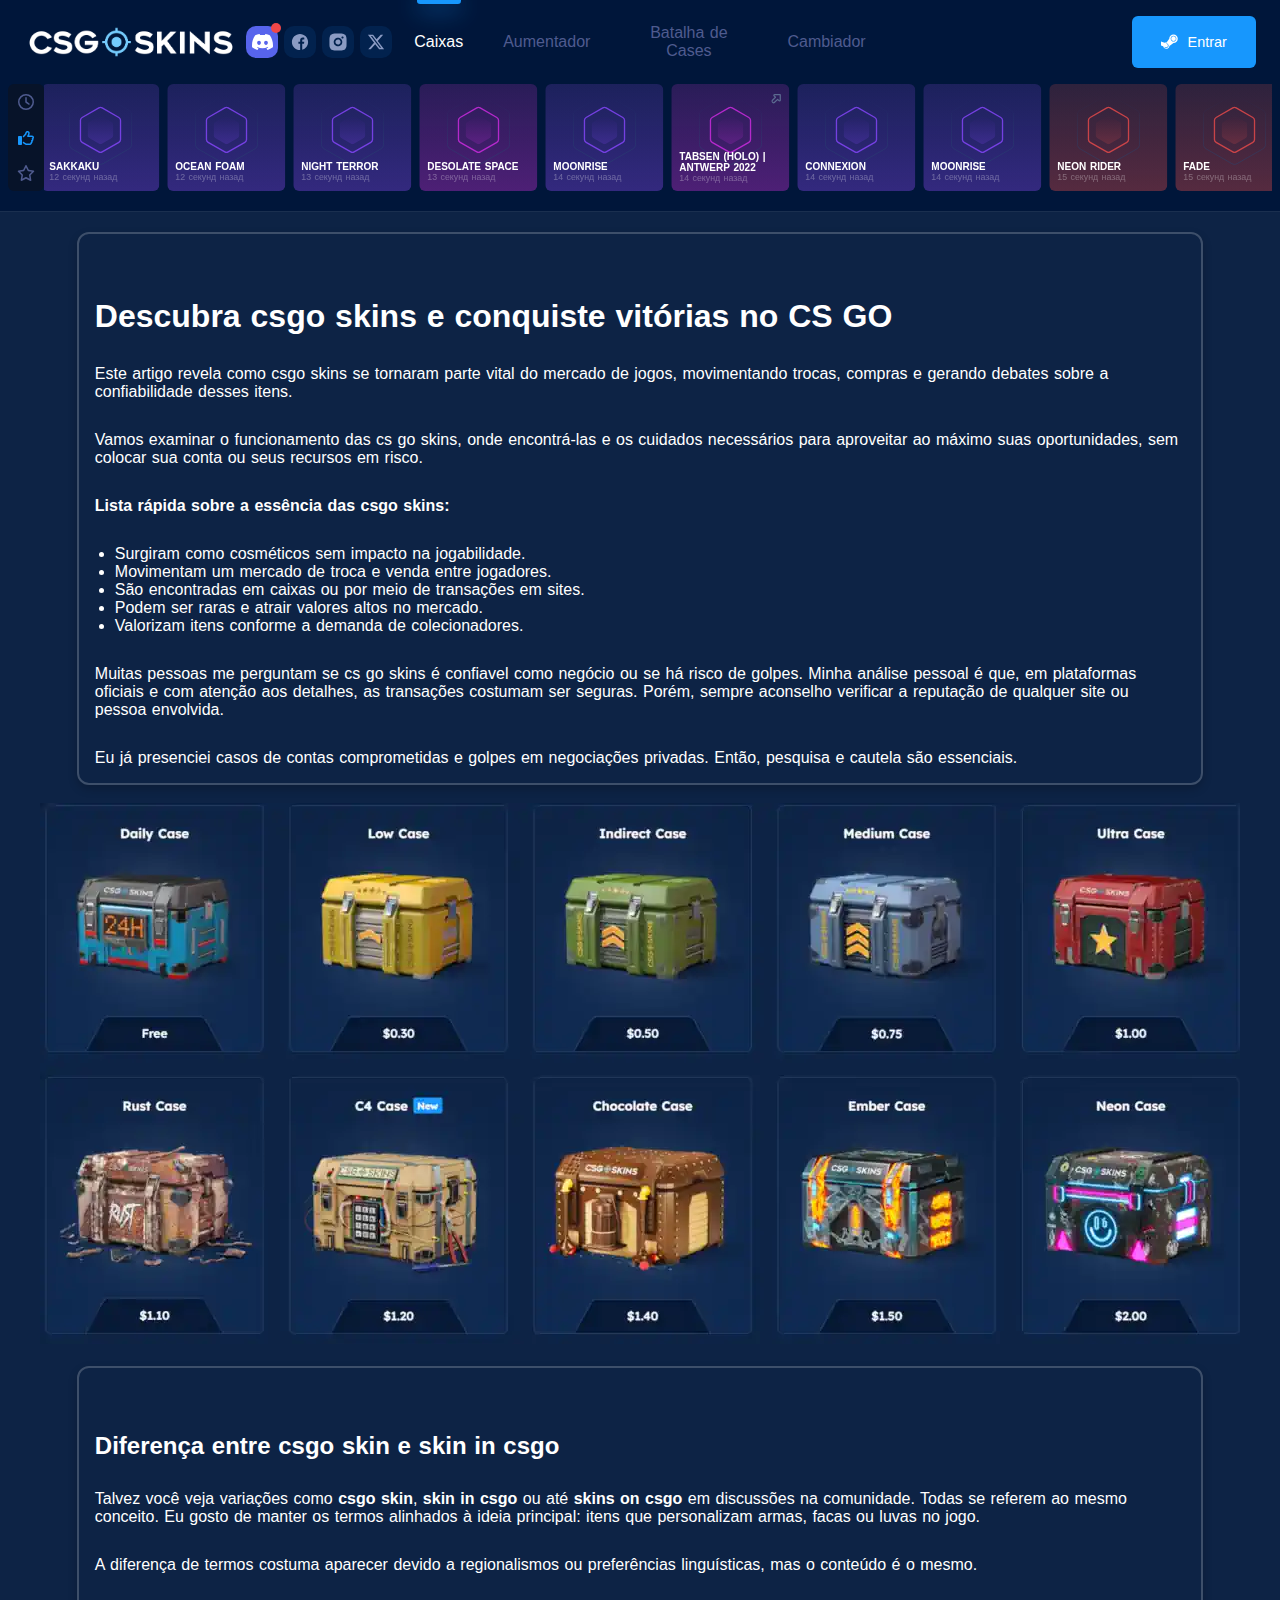
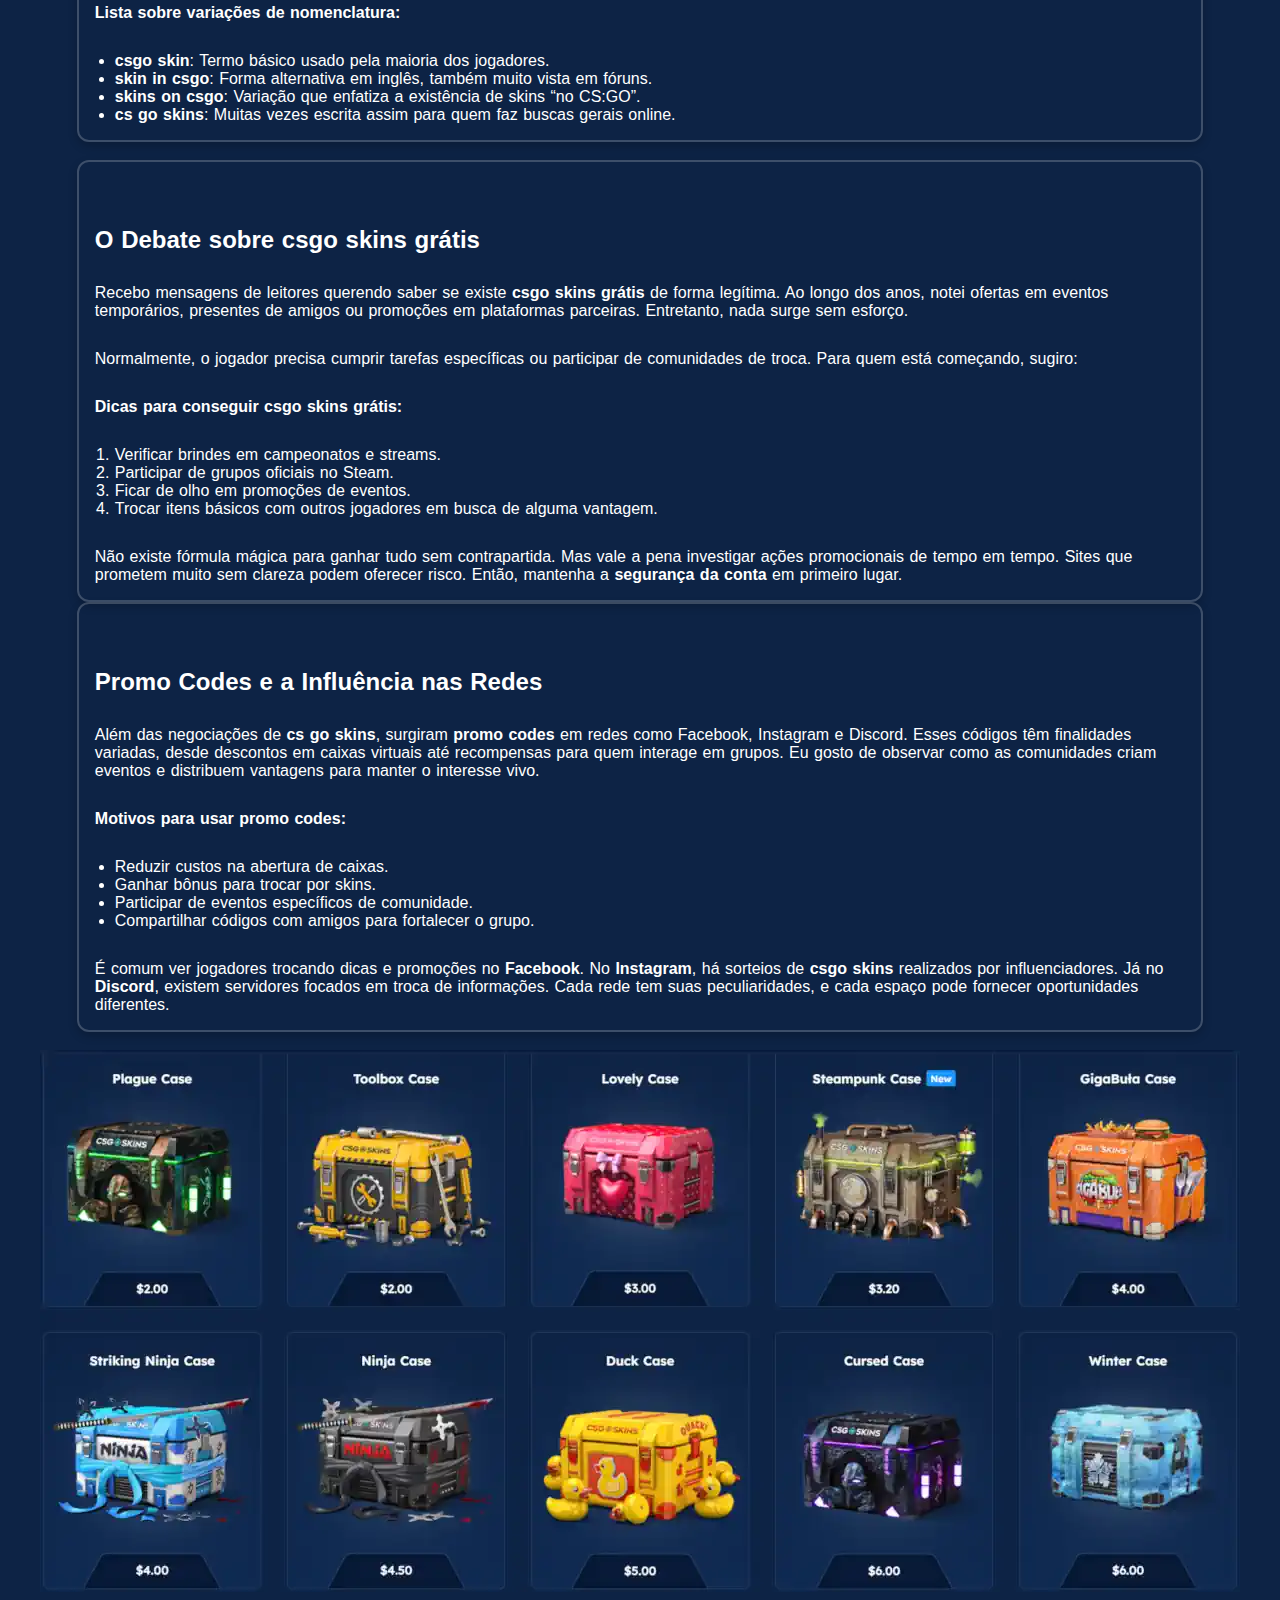
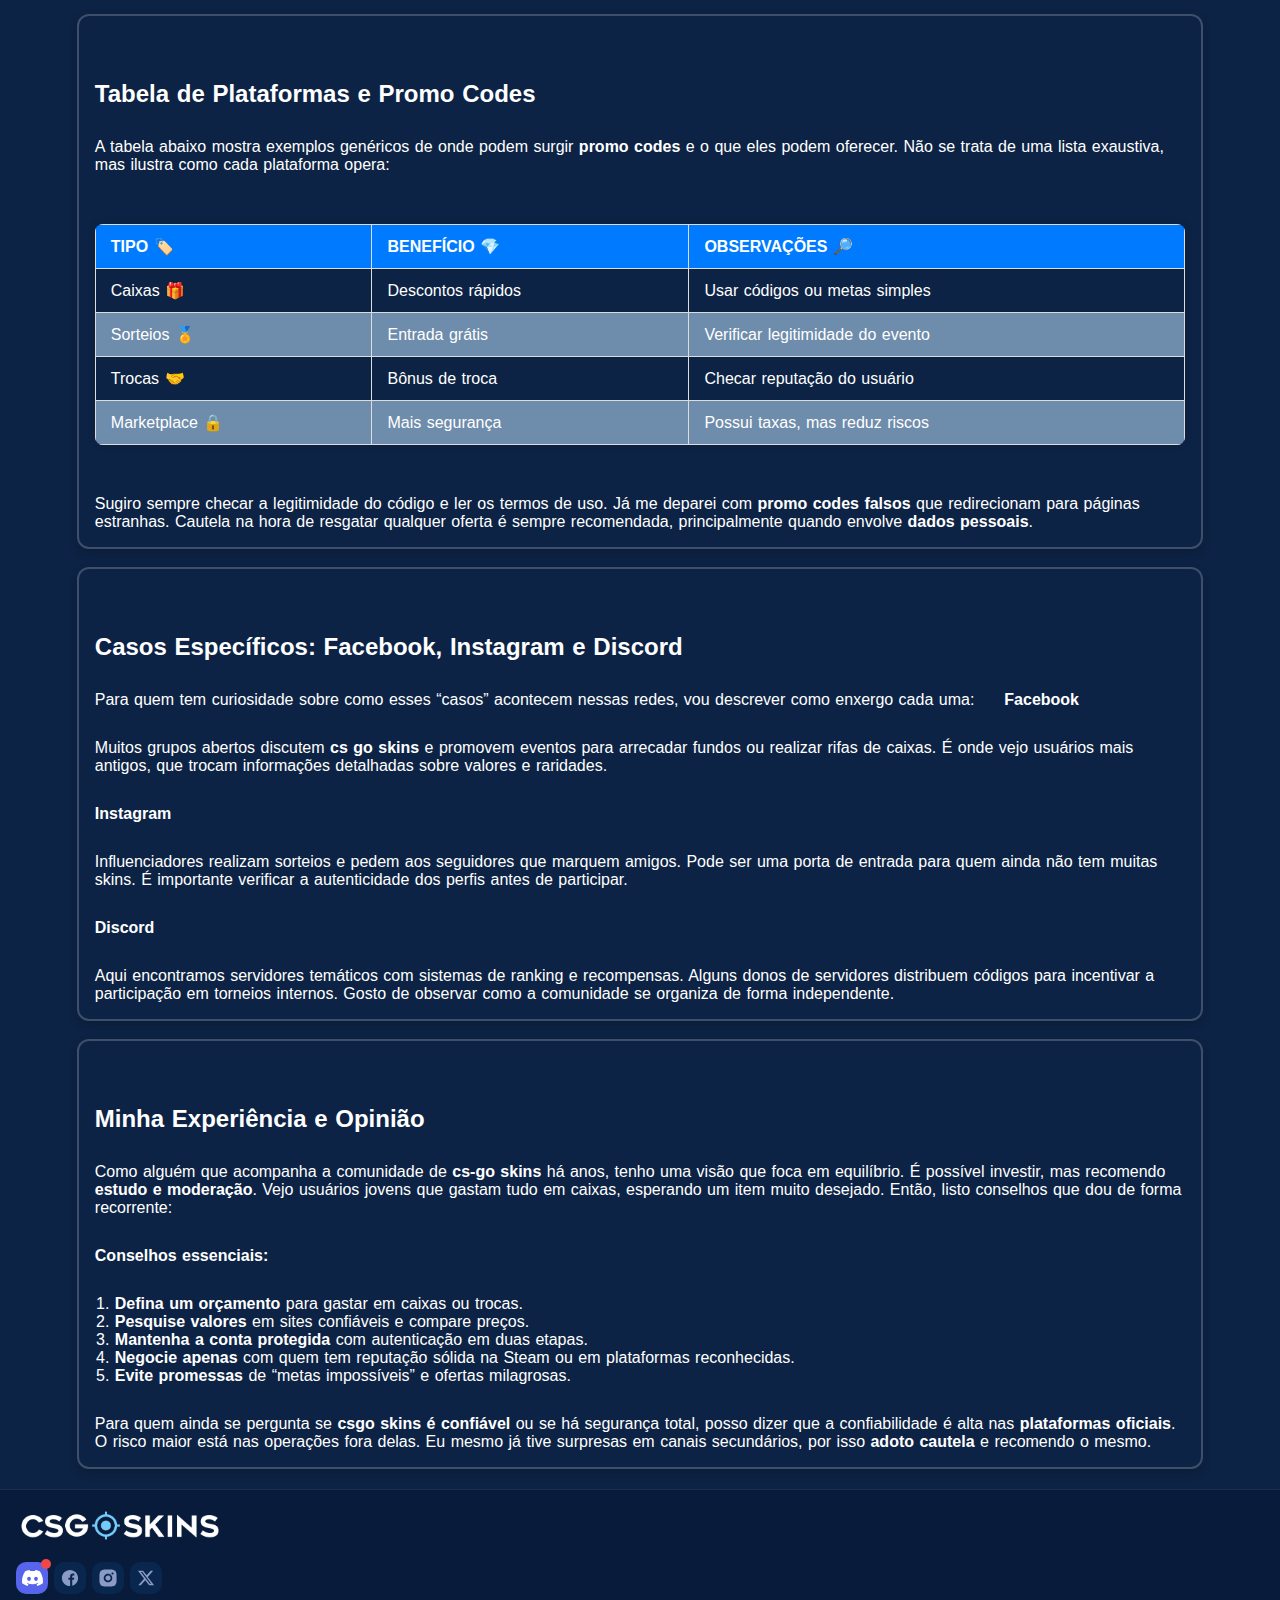
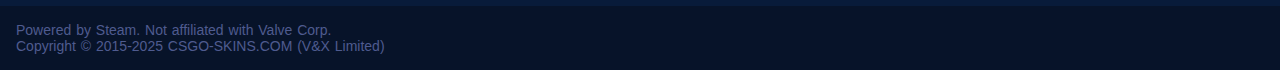
==== commit 9585e2b4: "Initial commit" ====
--- a/index.html
+++ b/index.html
@@ -107,7 +107,8 @@
                       <path class=""
                         d="M304 128a80 80 0 1 0 -160 0 80 80 0 1 0 160 0zM96 128a128 128 0 1 1 256 0A128 128 0 1 1 96 128zM49.3 464H398.7c-8.9-63.3-63.3-112-129-112H178.3c-65.7 0-120.1 48.7-129 112zM0 482.3C0 383.8 79.8 304 178.3 304h91.4C368.2 304 448 383.8 448 482.3c0 16.4-13.3 29.7-29.7 29.7H29.7C13.3 512 0 498.7 0 482.3z"
                         fill="currentColor"></path>
-                    </svg> <span class="item_name">Conta</span> <span class="item_short-name">Conta</span> <!-- --></a></li>
+                    </svg> <span class="item_name">Conta</span> <span class="item_short-name">Conta</span> <!-- --></a>
+                </li>
               </ul>
             </nav>
             <div class="AppHeader_right">
@@ -680,8 +681,9 @@
             </section>
             <br />
             <section>
-              <img alt="scr1" src="images/1.webp" width="1180" />
+              <img alt="1.webp" src="images/1.webp" width="100%" />
             </section>
+            <br>
             <section>
               <div class="AppPage_containers containers--default">
                 <h2 class="TitleWithDecor_content">Diferença entre csgo skin e skin in csgo</h2>
@@ -762,7 +764,9 @@
             </section>
             <br />
             <section>
-              <img alt="scr2" src="images/2.webp" width="1180" />
+
+              <img alt="2.webp" src="images/2.webp" width="100%" />
+
             </section> <br />
             <section>
               <div class="AppPage_containers containers--default">
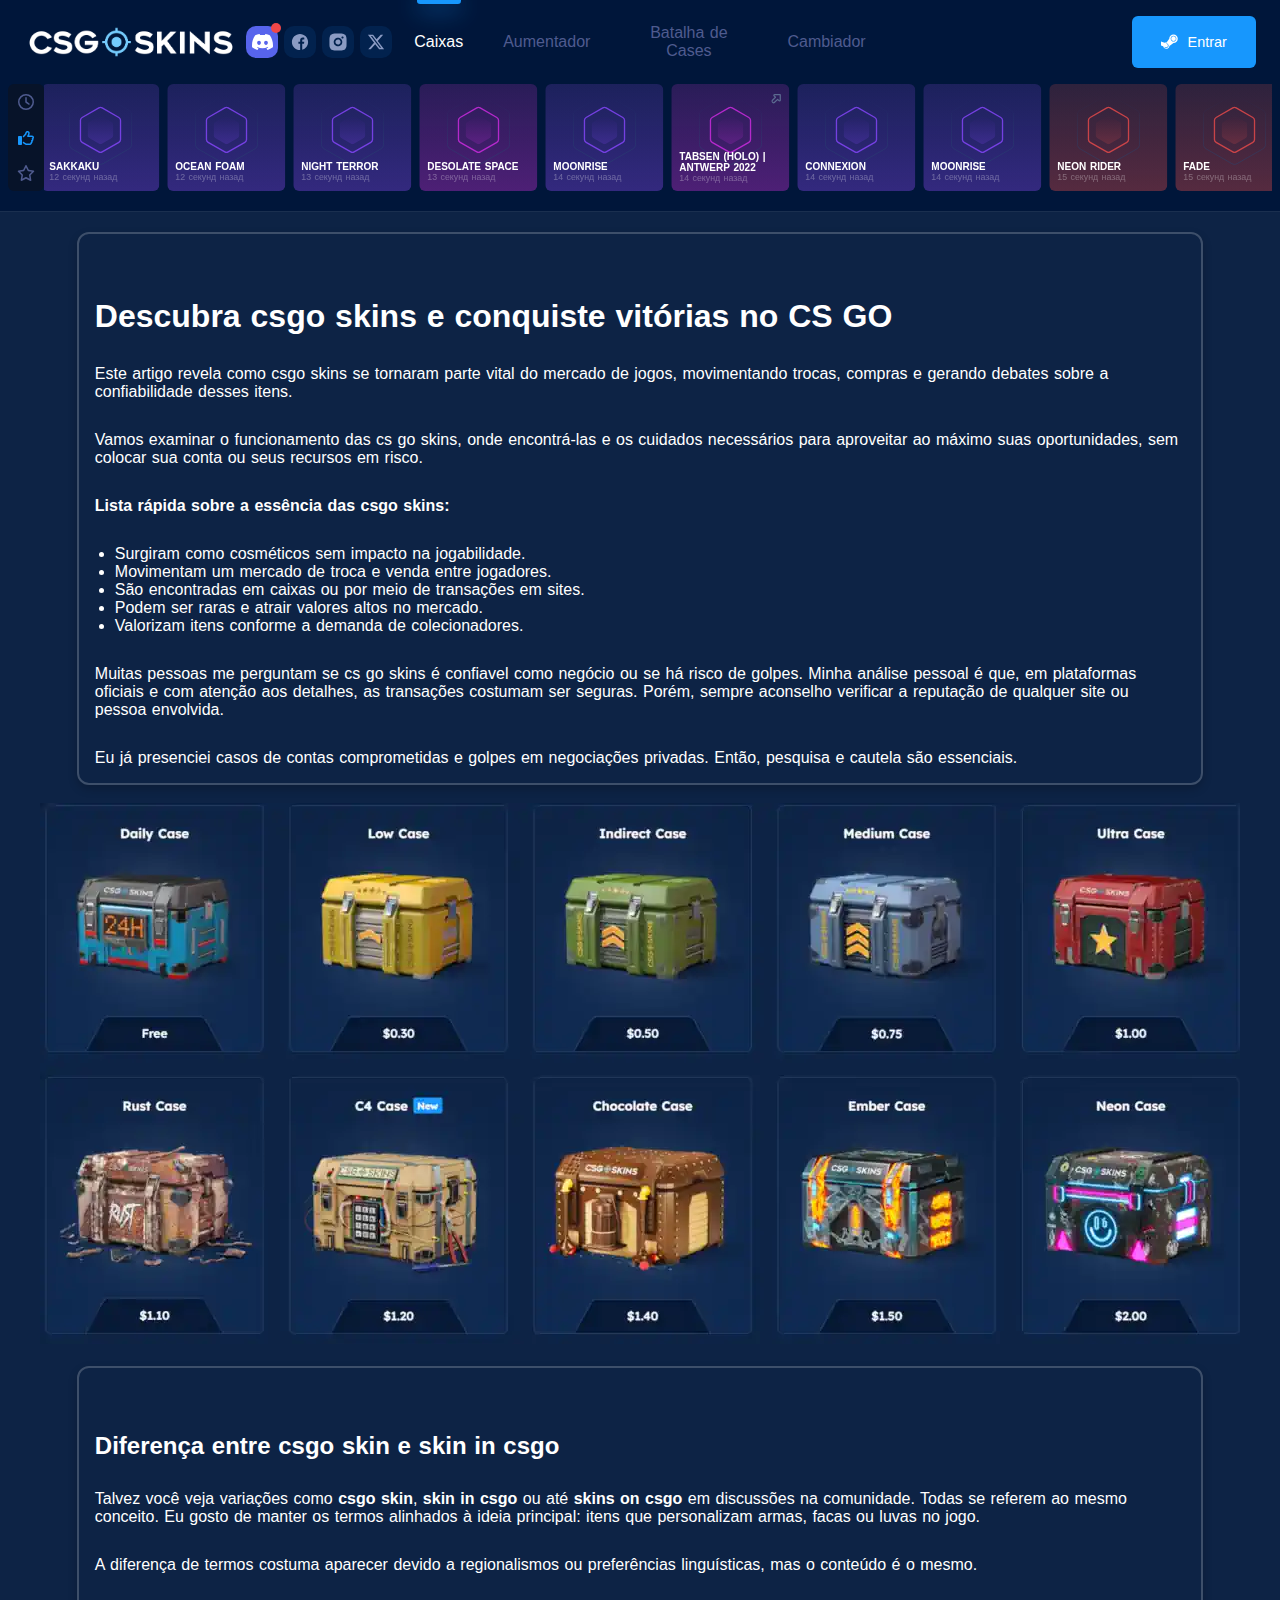
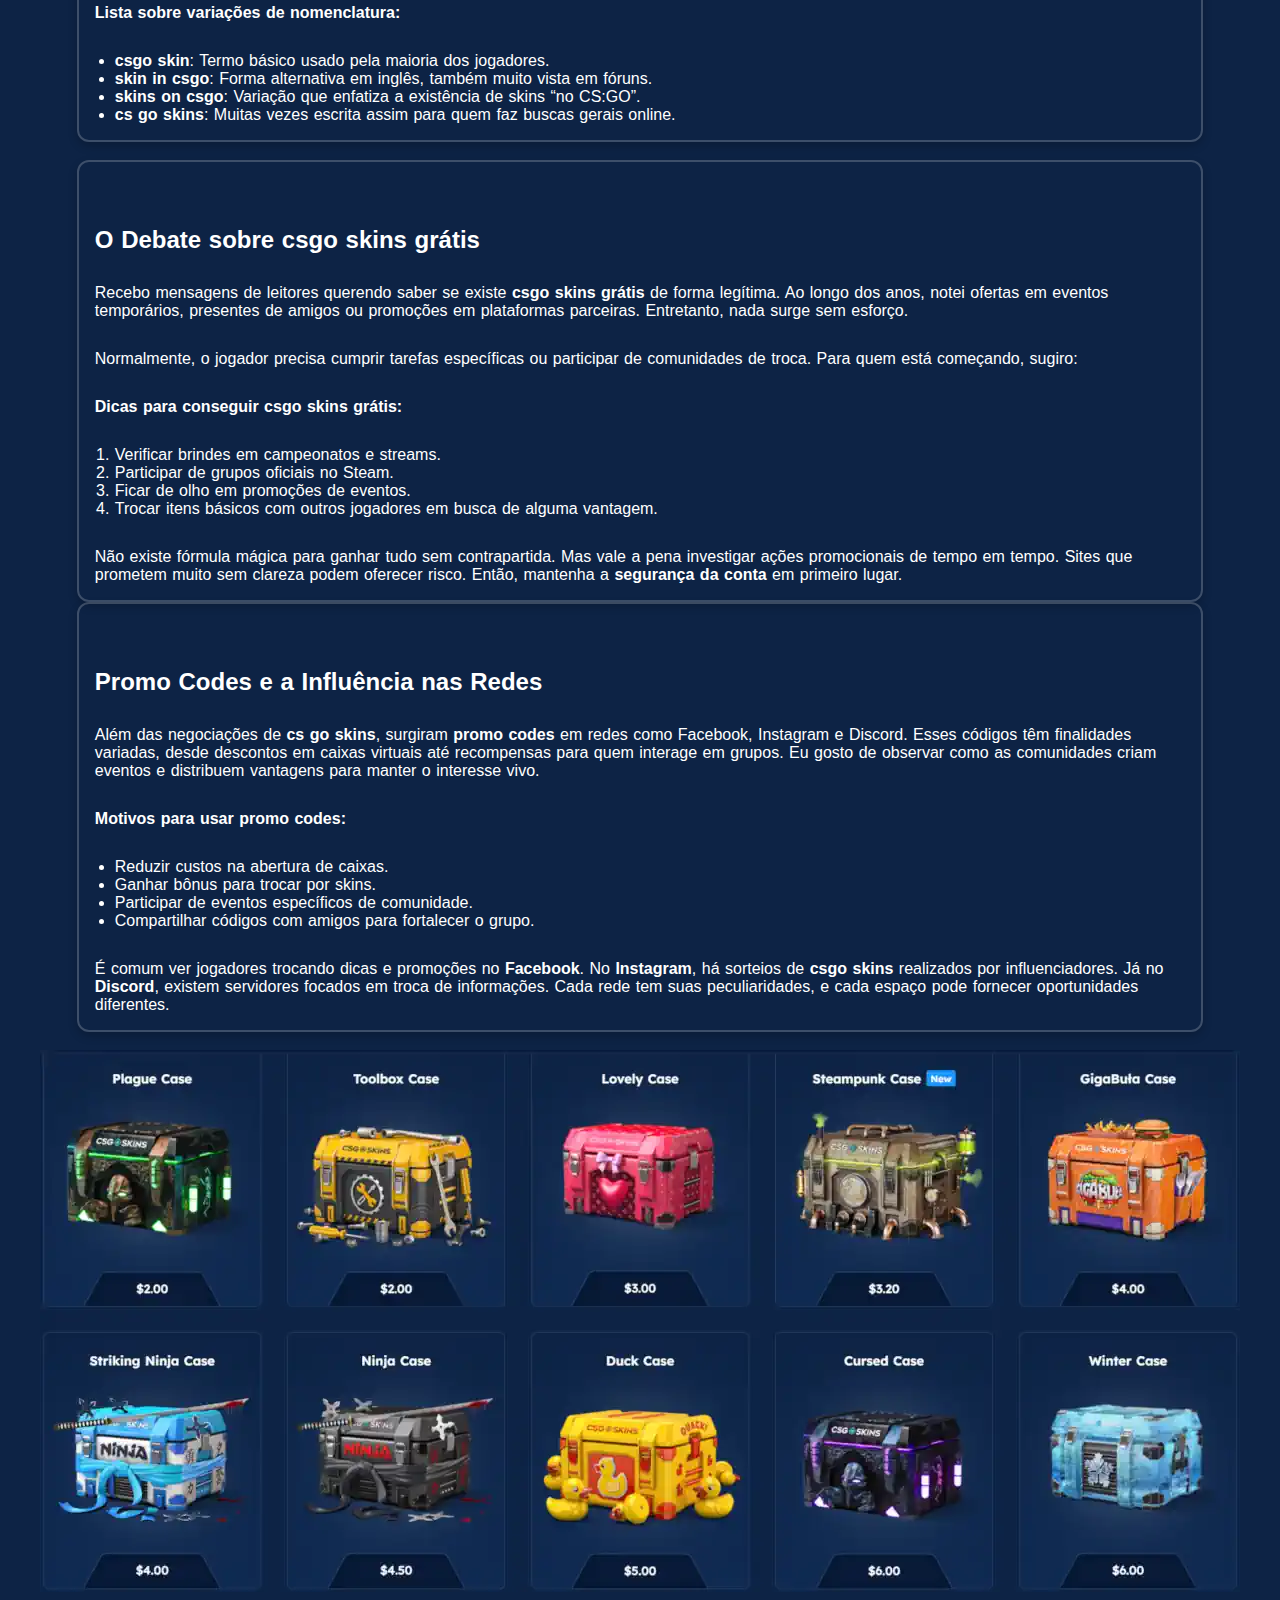
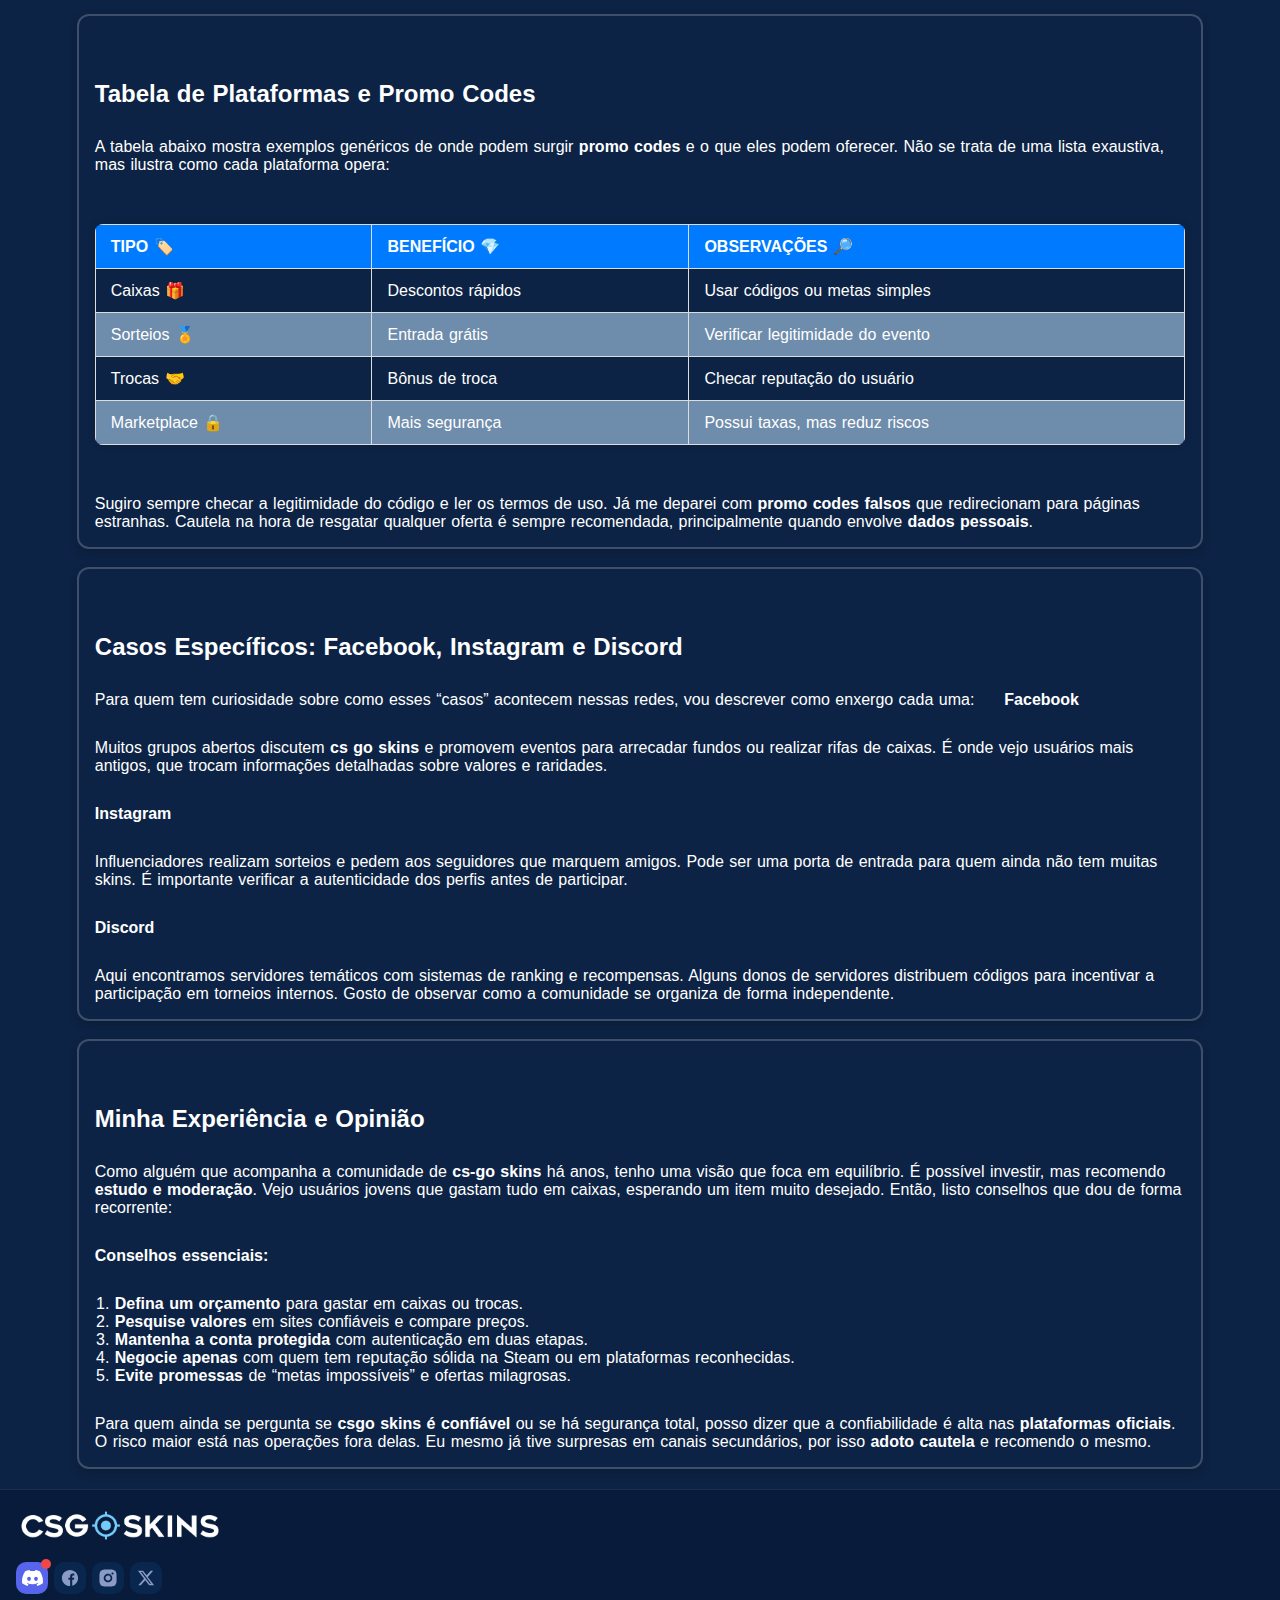
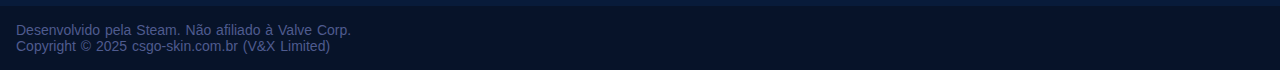
==== commit 498fd5aa: "Initial commit" ====
--- a/index.html
+++ b/index.html
@@ -916,7 +916,7 @@
           </div>
           <div class="AppFooter_bar">
             <div class="bar_container">
-              <div>Powered by Steam. Not affiliated with Valve Corp.<br />Copyright © 2015-2025 CSGO-SKINS.COM (V&amp;X
+              <div>Desenvolvido pela Steam. Não afiliado à Valve Corp.<br />Copyright © 2025 csgo-skin.com.br (V&amp;X
                 Limited)</div>
             </div>
           </div>
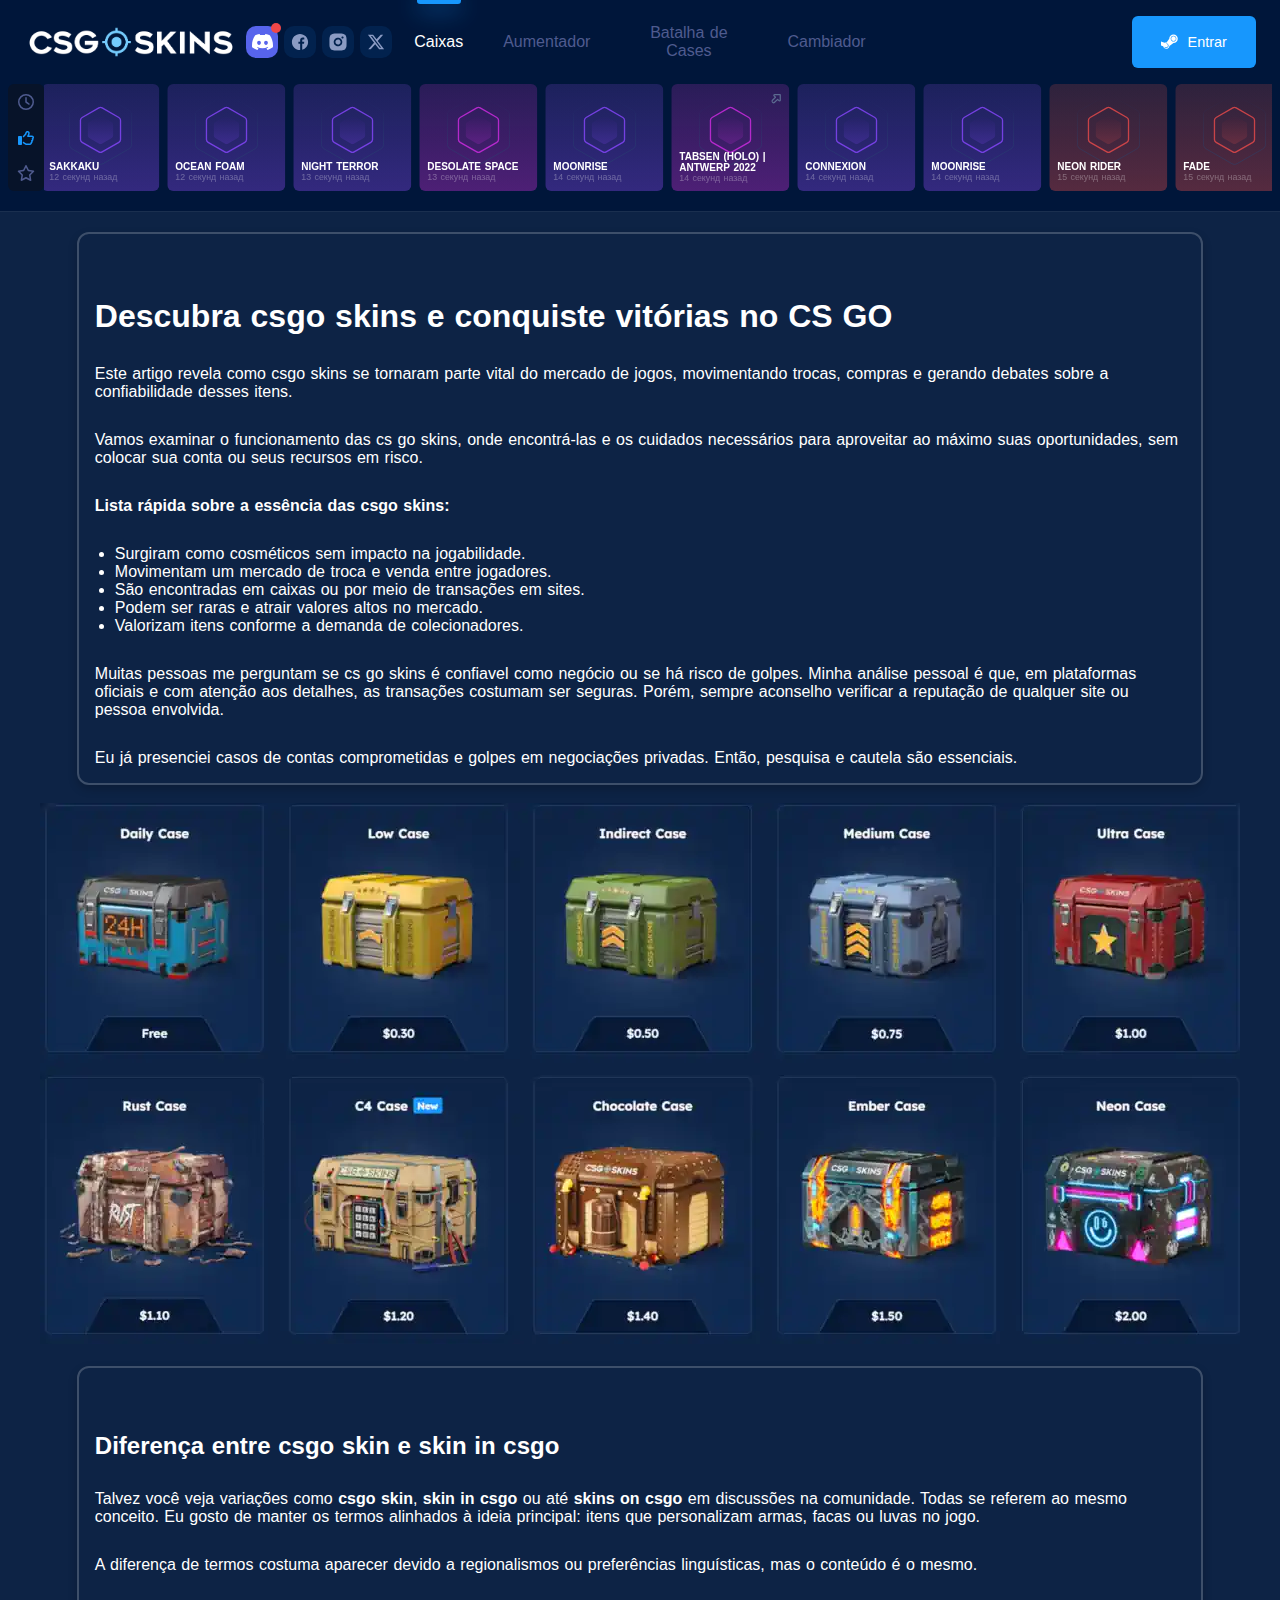
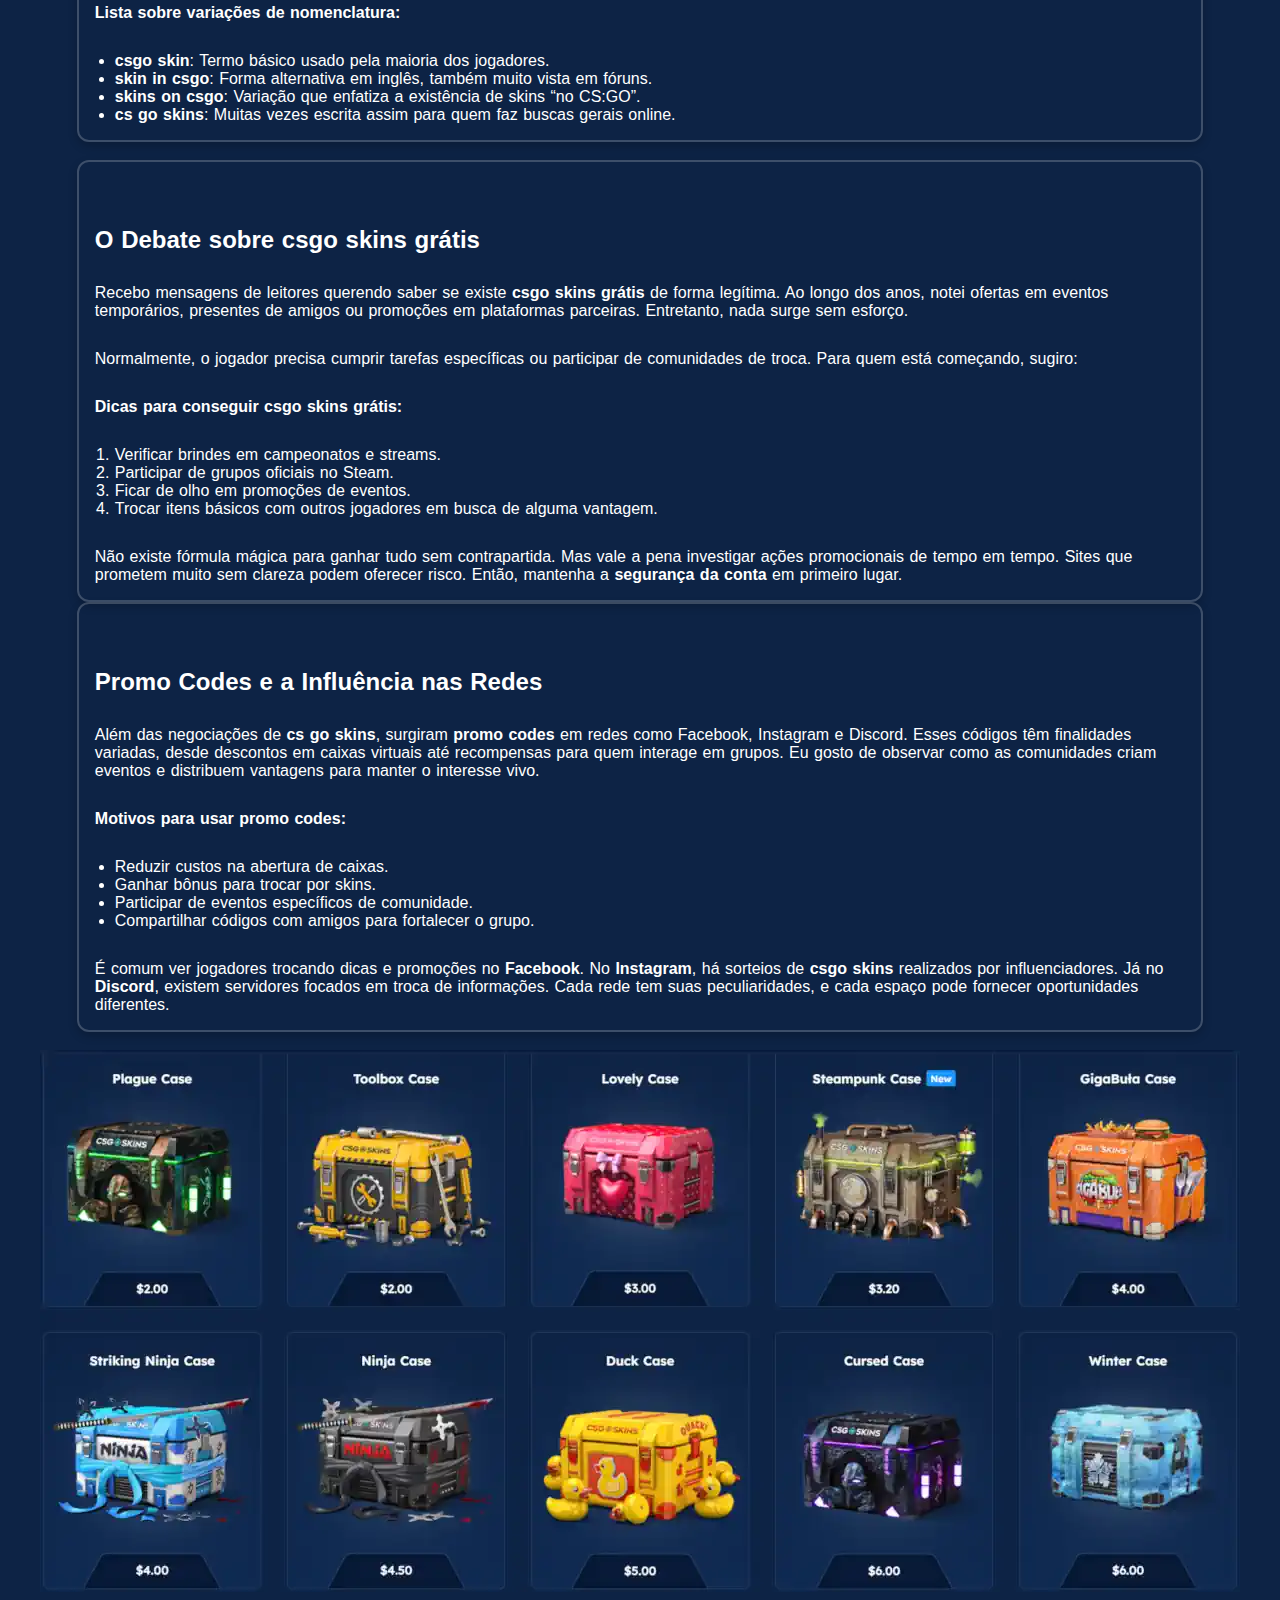
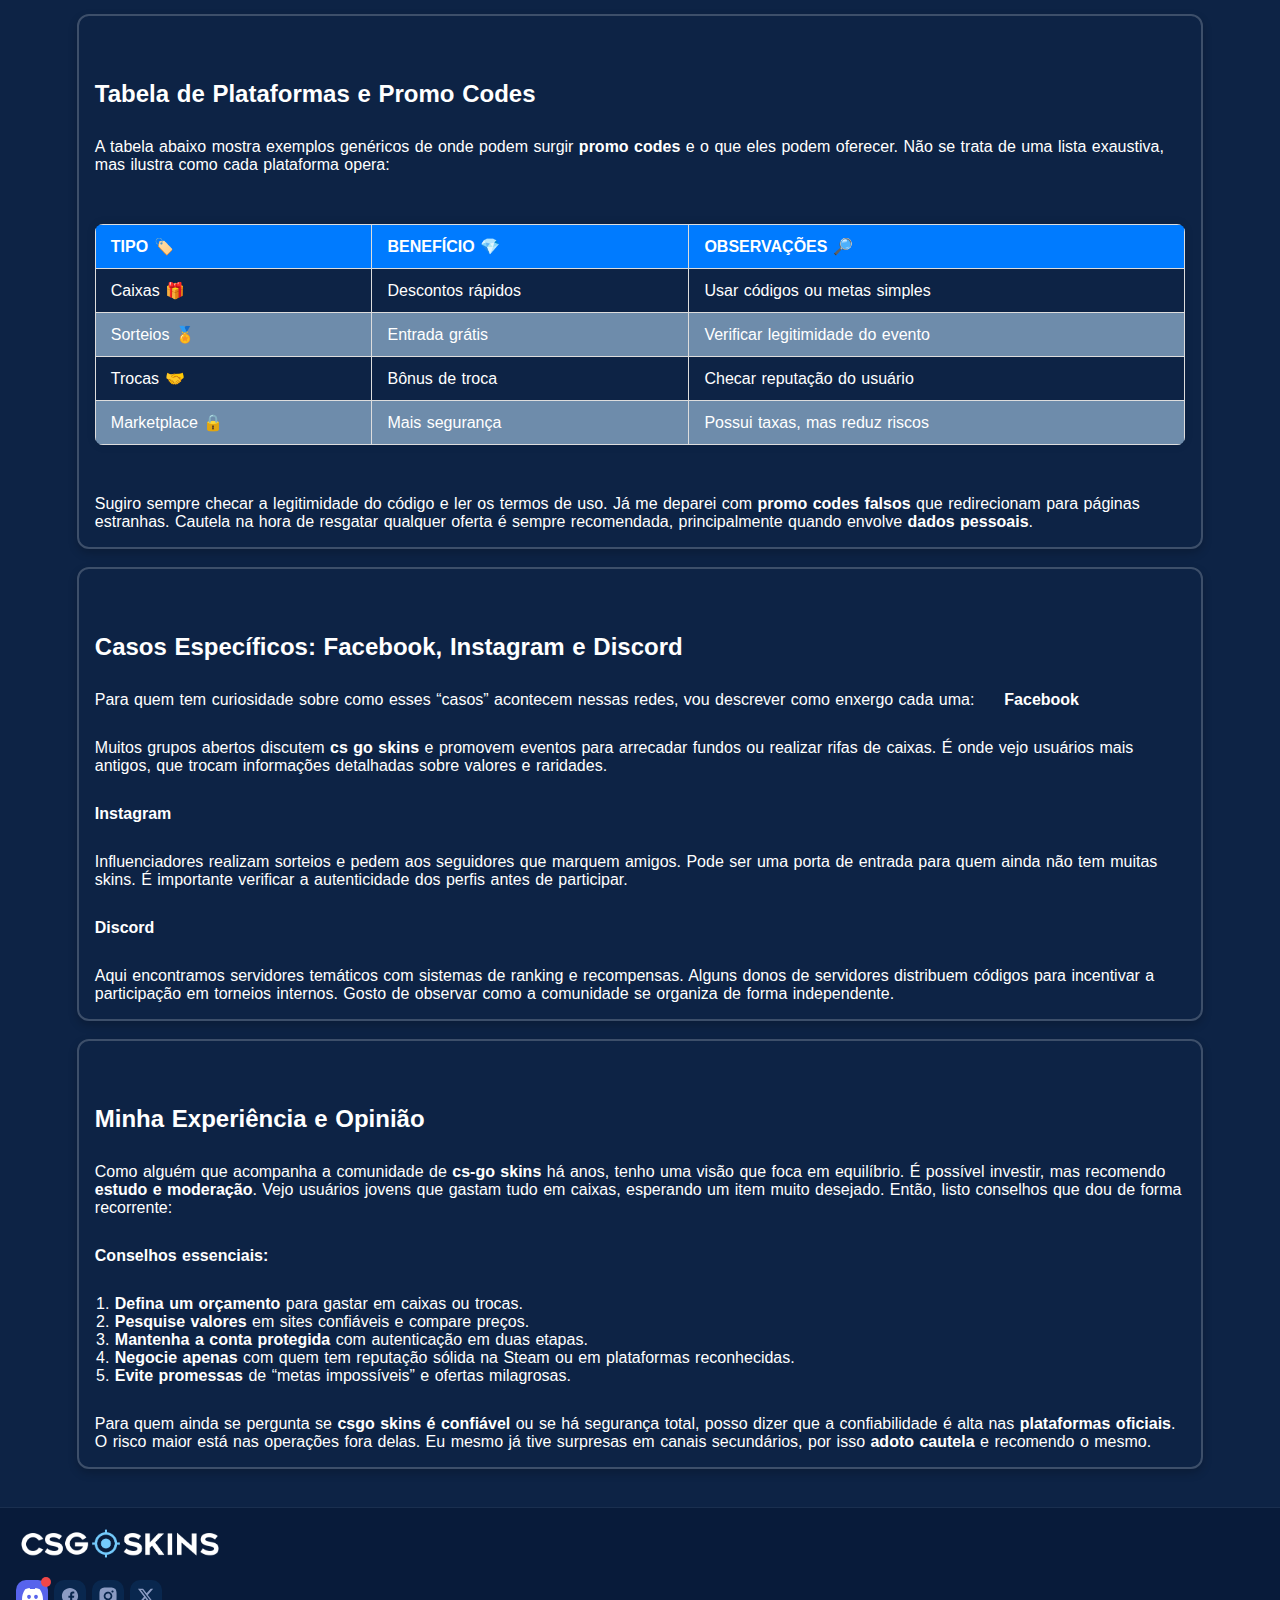
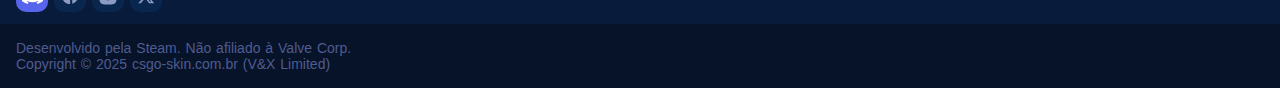
==== commit 3691ad64: "Initial commit" ====
--- a/index.html
+++ b/index.html
@@ -871,6 +871,7 @@
                 </p>
               </div>
             </section>
+            <br>
           </div>
         </main>
         <footer class="AppFooter" id="AppFooter">
@@ -924,6 +925,55 @@
       </div>
     </div>
   </div>
+
+
+  <script>
+    const listContainer = document.querySelector('.Winnings_list-container');
+
+    let isDown = false;
+    let startX;
+    let scrollLeft;
+
+    // Для мыши (ПК)
+    listContainer.addEventListener('mousedown', (e) => {
+      isDown = true;
+      listContainer.classList.add('active');
+      startX = e.pageX - listContainer.offsetLeft;
+      scrollLeft = listContainer.scrollLeft;
+    });
+
+    listContainer.addEventListener('mouseleave', () => {
+      isDown = false;
+      listContainer.classList.remove('active');
+    });
+
+    listContainer.addEventListener('mouseup', () => {
+      isDown = false;
+      listContainer.classList.remove('active');
+    });
+
+    listContainer.addEventListener('mousemove', (e) => {
+      if (!isDown) return;
+      e.preventDefault();
+      const x = e.pageX - listContainer.offsetLeft;
+      const walk = (x - startX) * 2; // Скорость скролла
+      listContainer.scrollLeft = scrollLeft - walk;
+    });
+
+    // Для сенсорных экранов (мобильные устройства)
+    listContainer.addEventListener('touchstart', (e) => {
+      startX = e.touches[0].pageX - listContainer.offsetLeft;
+      scrollLeft = listContainer.scrollLeft;
+    });
+
+    listContainer.addEventListener('touchmove', (e) => {
+      e.preventDefault(); // Предотвращает стандартную прокрутку страницы
+      const x = e.touches[0].pageX - listContainer.offsetLeft;
+      const walk = (x - startX) * 2; // Скорость скролла
+      listContainer.scrollLeft = scrollLeft - walk;
+    });
+  </script>
 </body>
 
+
 </html>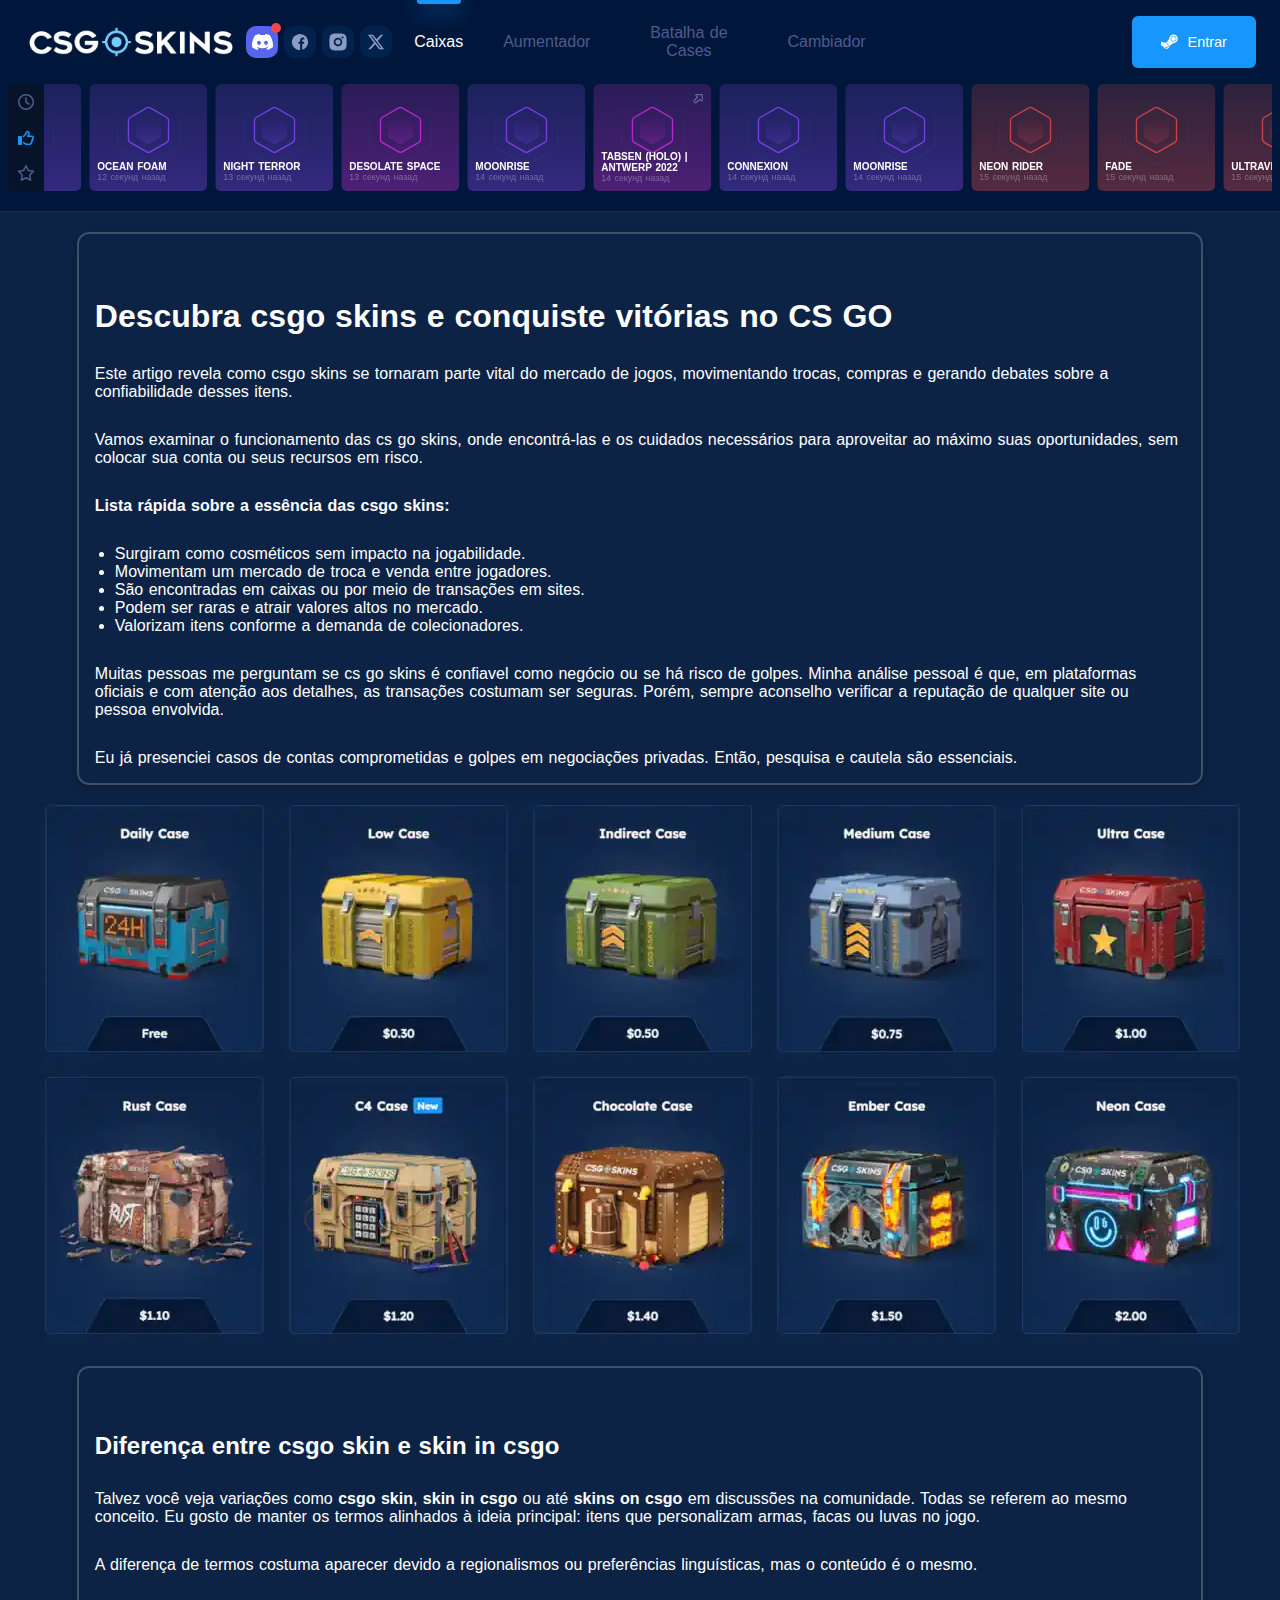
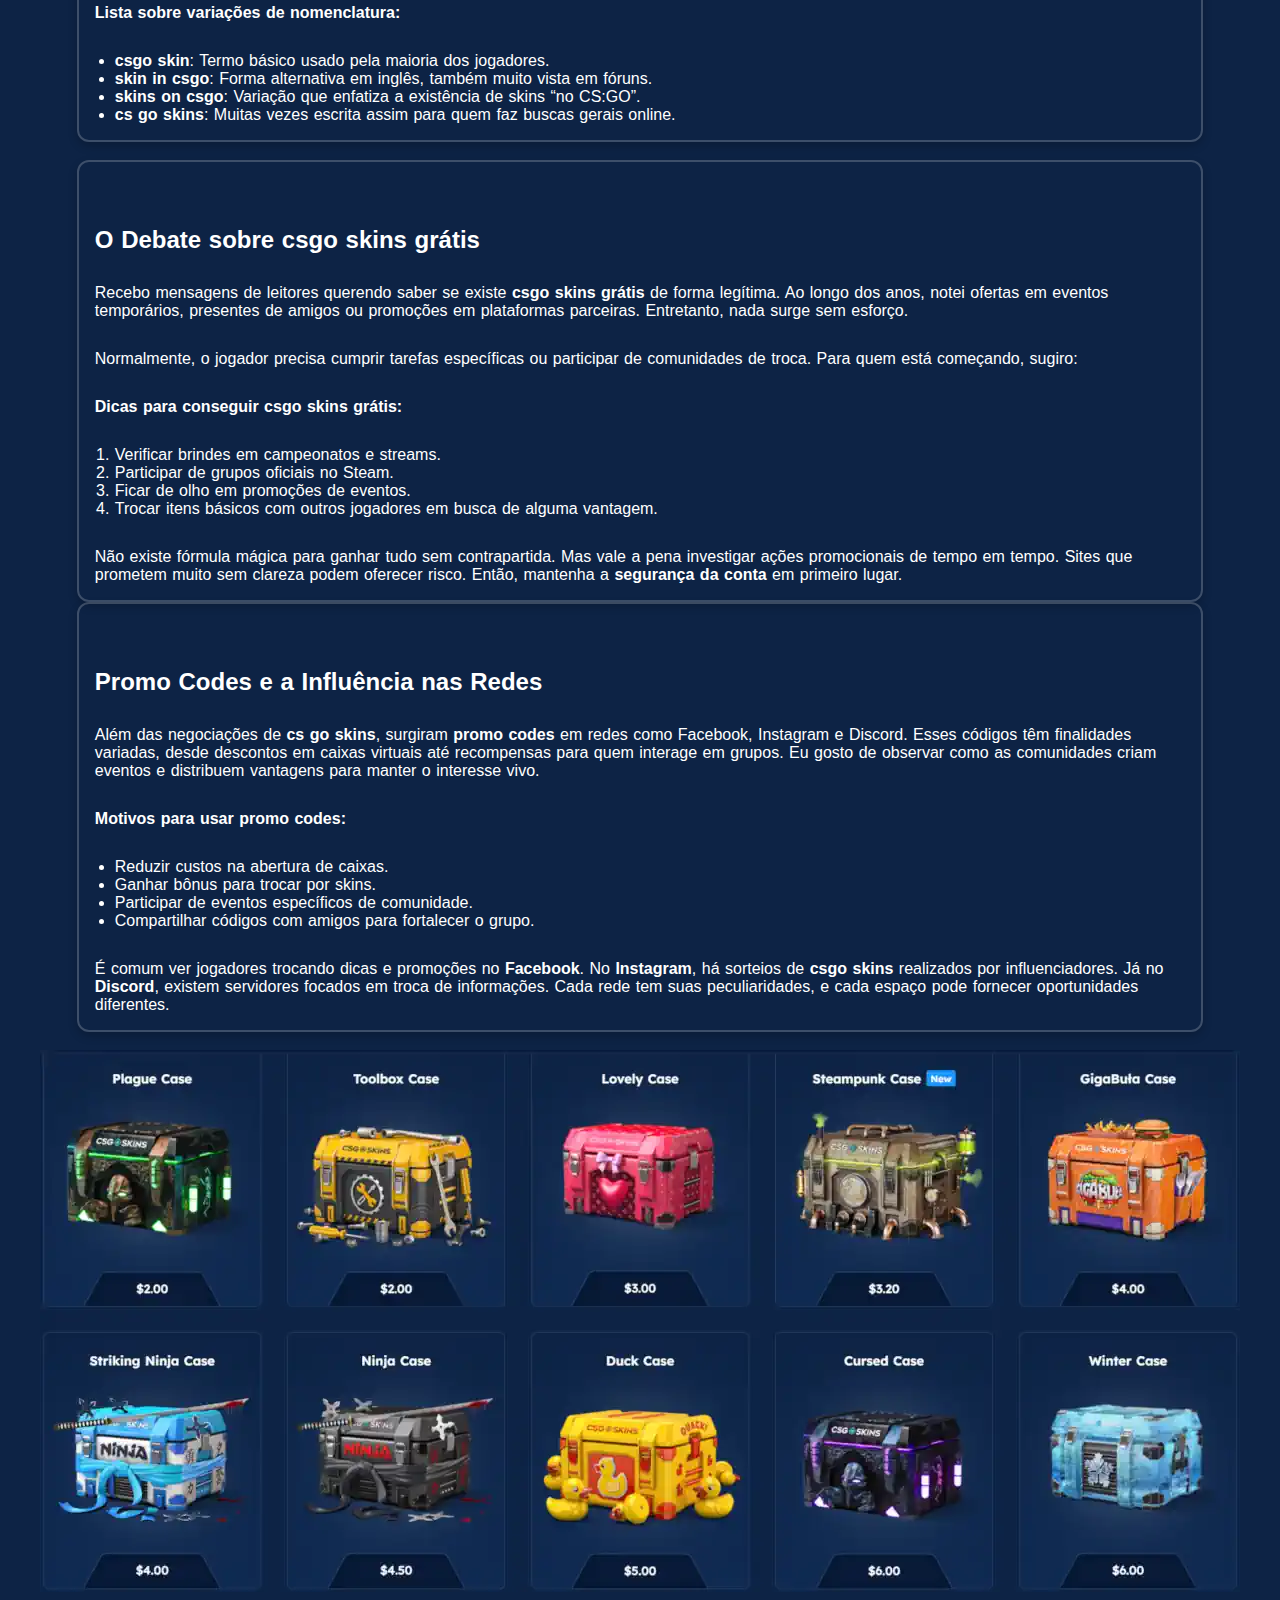
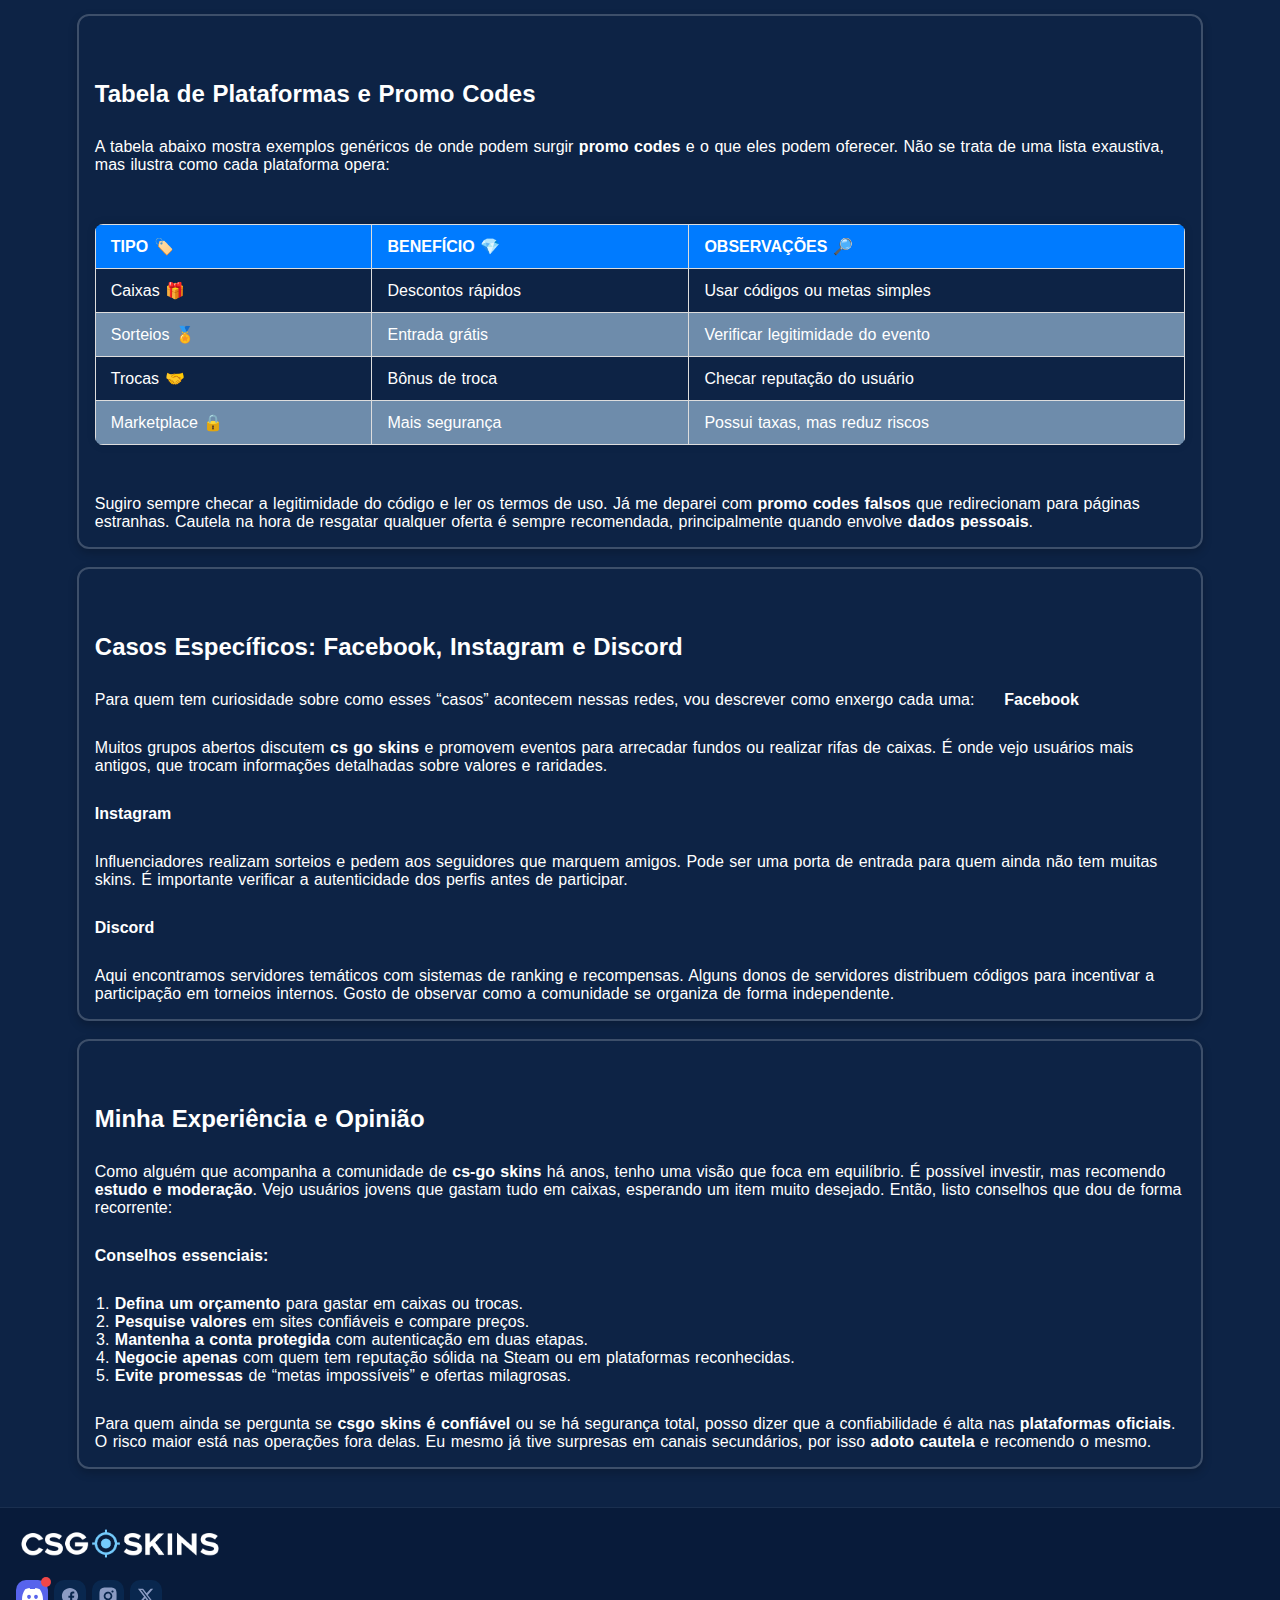
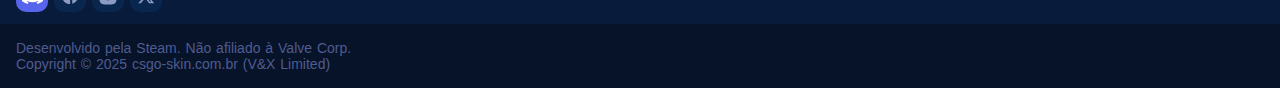
==== commit eebfe410: "Initial commit" ====
--- a/index.html
+++ b/index.html
@@ -930,48 +930,34 @@
   <script>
     const listContainer = document.querySelector('.Winnings_list-container');
 
-    let isDown = false;
-    let startX;
-    let scrollLeft;
-
-    // Для мыши (ПК)
-    listContainer.addEventListener('mousedown', (e) => {
-      isDown = true;
-      listContainer.classList.add('active');
-      startX = e.pageX - listContainer.offsetLeft;
-      scrollLeft = listContainer.scrollLeft;
-    });
-
-    listContainer.addEventListener('mouseleave', () => {
-      isDown = false;
-      listContainer.classList.remove('active');
-    });
-
-    listContainer.addEventListener('mouseup', () => {
-      isDown = false;
-      listContainer.classList.remove('active');
-    });
-
-    listContainer.addEventListener('mousemove', (e) => {
-      if (!isDown) return;
-      e.preventDefault();
-      const x = e.pageX - listContainer.offsetLeft;
-      const walk = (x - startX) * 2; // Скорость скролла
-      listContainer.scrollLeft = scrollLeft - walk;
-    });
-
-    // Для сенсорных экранов (мобильные устройства)
-    listContainer.addEventListener('touchstart', (e) => {
-      startX = e.touches[0].pageX - listContainer.offsetLeft;
-      scrollLeft = listContainer.scrollLeft;
-    });
-
-    listContainer.addEventListener('touchmove', (e) => {
-      e.preventDefault(); // Предотвращает стандартную прокрутку страницы
-      const x = e.touches[0].pageX - listContainer.offsetLeft;
-      const walk = (x - startX) * 2; // Скорость скролла
-      listContainer.scrollLeft = scrollLeft - walk;
-    });
+    function autoScroll() {
+      if (!listContainer) return;
+
+      let scrollSpeed = 1; // Скорость скролла (чем больше, тем быстрее)
+
+      function scrollStep() {
+        if (listContainer.scrollLeft + listContainer.clientWidth >= listContainer.scrollWidth) {
+          // Если дошли до конца — возвращаемся в начало
+          listContainer.scrollLeft = 0;
+        } else {
+          // Иначе продолжаем плавный скролл
+          listContainer.scrollLeft += scrollSpeed;
+        }
+      }
+
+      // Запускаем интервал для плавного движения
+      let scrollInterval = setInterval(scrollStep, 10); // Чем меньше, тем плавнее
+
+      // Останавливаем скролл при наведении (если нужно)
+      listContainer.addEventListener('mouseenter', () => clearInterval(scrollInterval));
+      listContainer.addEventListener('mouseleave', () => {
+        scrollInterval = setInterval(scrollStep, 10);
+      });
+    }
+
+    // Запускаем функцию после загрузки страницы
+    window.onload = autoScroll;
+
   </script>
 </body>
 
